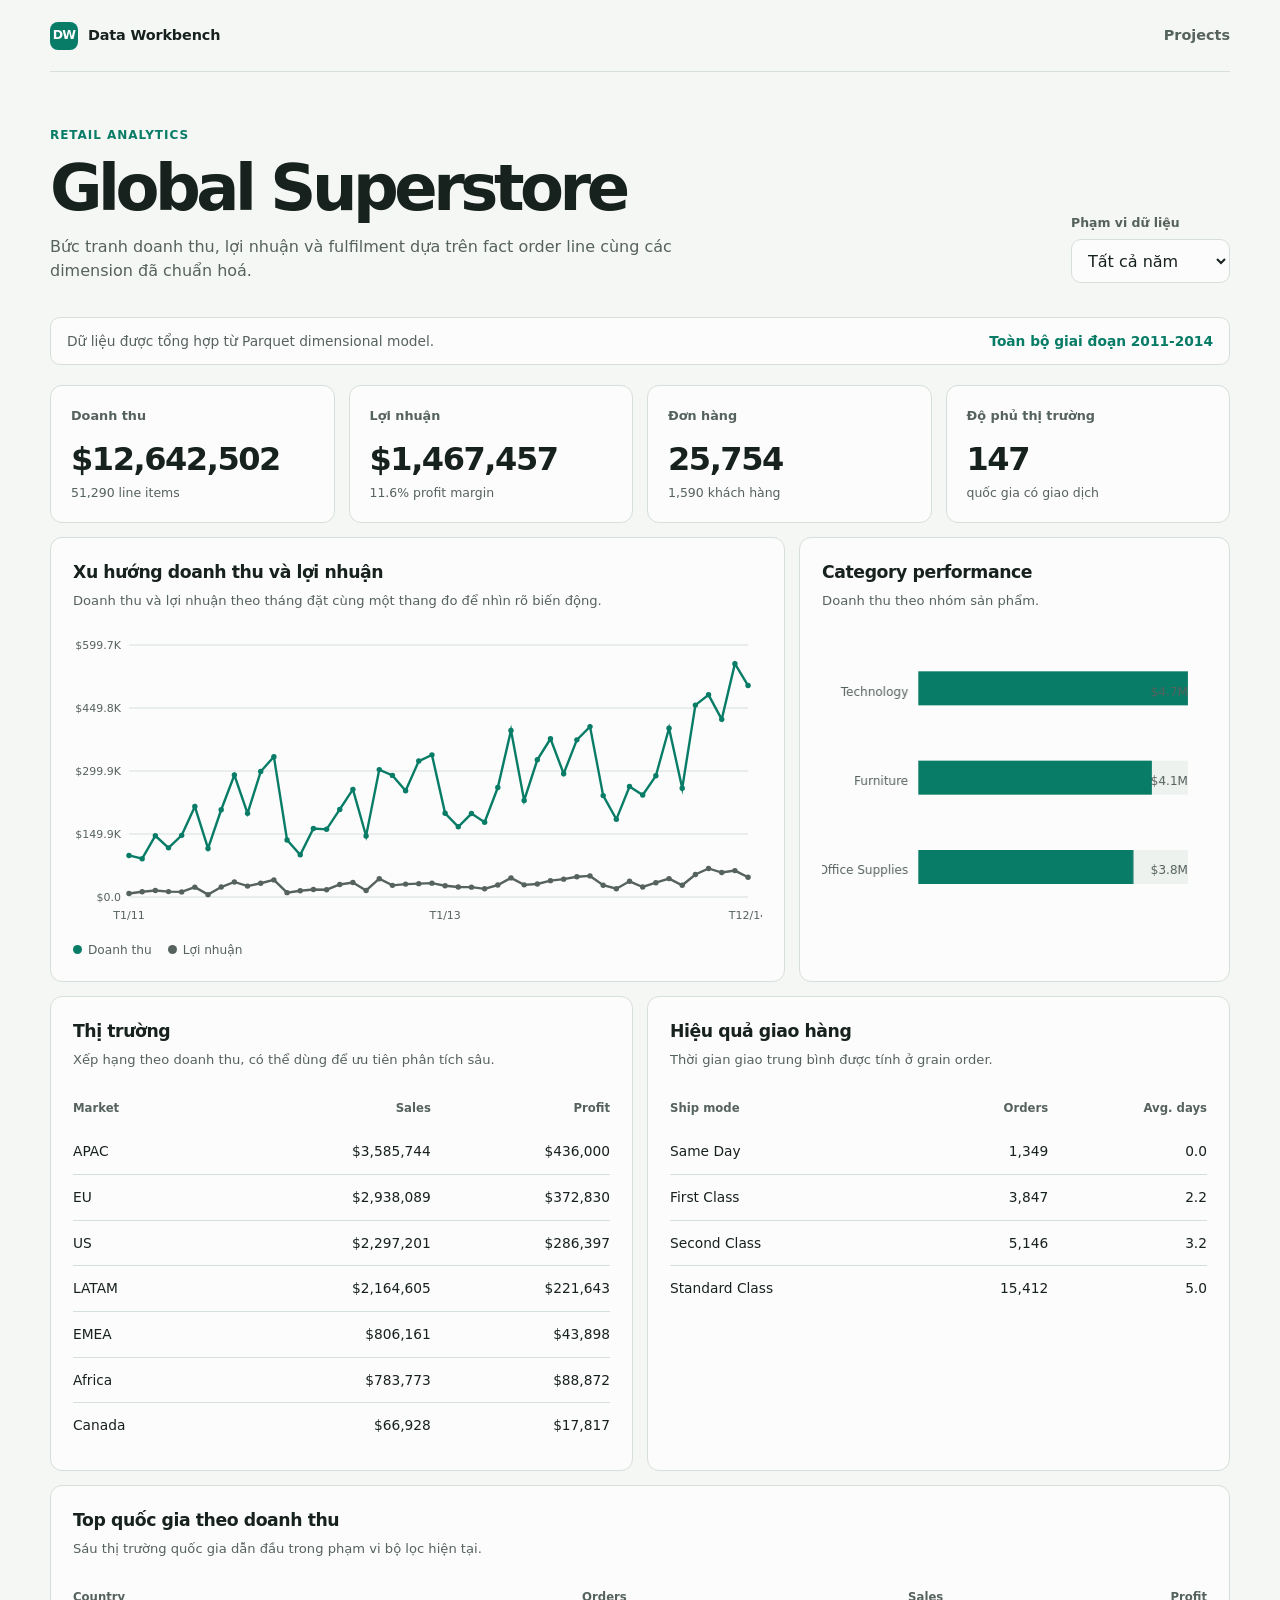
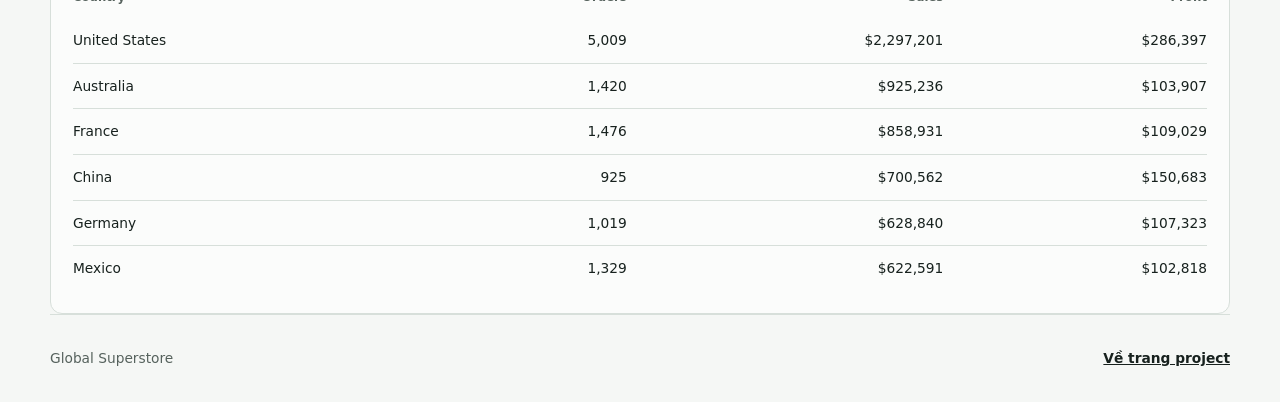
==== docs/global-superstore/index.html @ b98913f5 "Add initial dashboard assets and styling for Global Superstore - Create site.css for global styles i" ====
<!doctype html>
<html lang="vi">
  <head>
    <meta charset="utf-8" />
    <meta name="viewport" content="width=device-width, initial-scale=1" />
    <meta name="description" content="Dashboard phân tích doanh thu, lợi nhuận và vận hành Global Superstore." />
    <title>Global Superstore | Data Workbench</title>
    <link rel="stylesheet" href="../assets/site.css" />
  </head>
  <body class="dashboard-page">
    <div class="dashboard-shell">
      <header class="topbar">
        <a class="brand" href="../" aria-label="Data Workbench, trang chủ">
          <span class="brand-mark" aria-hidden="true">DW</span>
          <span>Data Workbench</span>
        </a>
        <button class="menu-button" type="button" aria-label="Mở điều hướng" aria-expanded="false" data-menu-button>Menu</button>
        <nav class="nav-links" aria-label="Điều hướng chính" data-menu>
          <a href="../">Projects</a>
        </nav>
      </header>

      <main>
        <section class="dashboard-header" aria-labelledby="dashboard-title">
          <div>
            <p class="eyebrow">Retail analytics</p>
            <h1 id="dashboard-title">Global Superstore</h1>
            <p>Bức tranh doanh thu, lợi nhuận và fulfilment dựa trên fact order line cùng các dimension đã chuẩn hoá.</p>
          </div>
          <div class="filter-control">
            <label for="year-filter">Phạm vi dữ liệu</label>
            <select id="year-filter" disabled aria-describedby="filter-help">
              <option>Đang tải</option>
            </select>
          </div>
        </section>

        <section class="dashboard-status" aria-live="polite">
          <span id="filter-help">Dữ liệu được tổng hợp từ Parquet dimensional model.</span>
          <strong id="status-message">Đang tải dữ liệu</strong>
        </section>

        <section id="dashboard-loading" aria-label="Đang tải dashboard">
          <div class="loading-grid">
            <div class="skeleton"></div><div class="skeleton"></div><div class="skeleton"></div><div class="skeleton"></div>
          </div>
        </section>

        <section id="dashboard-error" class="error-state" hidden>
          <h2>Không thể tải dashboard</h2>
          <p>Hãy chạy <code>python scripts/build_dashboard_assets.py</code> để tạo lại file dữ liệu cho website.</p>
        </section>

        <section id="dashboard-content" hidden>
          <div class="metrics-grid" aria-label="Các chỉ số chính">
            <article class="metric-card"><p class="metric-label">Doanh thu</p><strong class="metric-value" id="metric-sales">-</strong><span class="metric-note" id="metric-lines">-</span></article>
            <article class="metric-card"><p class="metric-label">Lợi nhuận</p><strong class="metric-value" id="metric-profit">-</strong><span class="metric-note" id="metric-margin">-</span></article>
            <article class="metric-card"><p class="metric-label">Đơn hàng</p><strong class="metric-value" id="metric-orders">-</strong><span class="metric-note" id="metric-customers">-</span></article>
            <article class="metric-card"><p class="metric-label">Độ phủ thị trường</p><strong class="metric-value" id="metric-countries">-</strong><span class="metric-note">quốc gia có giao dịch</span></article>
          </div>

          <div class="dashboard-grid">
            <section class="dashboard-panel" aria-labelledby="trend-title">
              <h2 id="trend-title">Xu hướng doanh thu và lợi nhuận</h2>
              <p class="panel-copy">Doanh thu và lợi nhuận theo tháng đặt cùng một thang đo để nhìn rõ biến động.</p>
              <canvas id="trend-chart" class="chart-canvas" aria-label="Biểu đồ xu hướng doanh thu và lợi nhuận theo tháng" role="img"></canvas>
              <div class="chart-legend" aria-hidden="true"><span>Doanh thu</span><span>Lợi nhuận</span></div>
            </section>
            <section class="dashboard-panel" aria-labelledby="category-title">
              <h2 id="category-title">Category performance</h2>
              <p class="panel-copy">Doanh thu theo nhóm sản phẩm.</p>
              <canvas id="category-chart" class="chart-canvas" aria-label="Biểu đồ doanh thu theo nhóm sản phẩm" role="img"></canvas>
            </section>
          </div>

          <div class="detail-grid">
            <section class="dashboard-panel" aria-labelledby="market-title">
              <h2 id="market-title">Thị trường</h2>
              <p class="panel-copy">Xếp hạng theo doanh thu, có thể dùng để ưu tiên phân tích sâu.</p>
              <div class="table-wrap"><table class="data-table"><thead><tr><th>Market</th><th>Sales</th><th>Profit</th></tr></thead><tbody id="market-rows"></tbody></table></div>
            </section>
            <section class="dashboard-panel" aria-labelledby="shipping-title">
              <h2 id="shipping-title">Hiệu quả giao hàng</h2>
              <p class="panel-copy">Thời gian giao trung bình được tính ở grain order.</p>
              <div class="table-wrap"><table class="data-table"><thead><tr><th>Ship mode</th><th>Orders</th><th>Avg. days</th></tr></thead><tbody id="shipping-rows"></tbody></table></div>
            </section>
          </div>

          <section class="dashboard-panel country-panel" aria-labelledby="country-title">
            <h2 id="country-title">Top quốc gia theo doanh thu</h2>
            <p class="panel-copy">Sáu thị trường quốc gia dẫn đầu trong phạm vi bộ lọc hiện tại.</p>
            <div class="table-wrap"><table class="data-table"><thead><tr><th>Country</th><th>Orders</th><th>Sales</th><th>Profit</th></tr></thead><tbody id="country-rows"></tbody></table></div>
          </section>
        </section>
      </main>

      <footer class="site-footer">
        <span>Global Superstore</span>
        <a href="../">Về trang project</a>
      </footer>
    </div>
    <script src="../assets/site.js"></script>
    <script src="../assets/dashboard.js"></script>
  </body>
</html>
---- docs/assets/site.css ----
:root {
  color-scheme: light dark;
  --canvas: #f5f7f5;
  --surface: #fbfcfb;
  --surface-muted: #edf2ef;
  --ink: #17211e;
  --ink-muted: #56625d;
  --line: #d7dfda;
  --accent: #087c67;
  --accent-strong: #075f50;
  --accent-soft: #d9eee8;
  --danger: #9f3f35;
  --shadow: 0 22px 46px rgba(30, 51, 43, 0.1);
  --radius: 16px;
  --max-width: 1180px;
  font-family: Aptos, "Segoe UI", ui-sans-serif, system-ui, sans-serif;
}

@media (prefers-color-scheme: dark) {
  :root {
    --canvas: #121a17;
    --surface: #19231f;
    --surface-muted: #223029;
    --ink: #edf4ef;
    --ink-muted: #b6c2bb;
    --line: #35443c;
    --accent: #4bc3a5;
    --accent-strong: #79d6bd;
    --accent-soft: #193d33;
    --danger: #f19586;
    --shadow: 0 22px 46px rgba(0, 0, 0, 0.22);
  }
}

* {
  box-sizing: border-box;
}

html {
  scroll-behavior: smooth;
}

body {
  min-width: 320px;
  margin: 0;
  background: var(--canvas);
  color: var(--ink);
  line-height: 1.5;
}

button,
select {
  font: inherit;
}

a {
  color: inherit;
}

a:focus-visible,
button:focus-visible,
select:focus-visible {
  outline: 3px solid var(--accent);
  outline-offset: 3px;
}

[hidden] {
  display: none !important;
}

.site-shell,
.dashboard-shell {
  width: min(calc(100% - 40px), var(--max-width));
  margin: 0 auto;
}

.topbar {
  display: flex;
  min-height: 72px;
  align-items: center;
  justify-content: space-between;
  gap: 24px;
  border-bottom: 1px solid var(--line);
}

.brand {
  display: inline-flex;
  align-items: center;
  gap: 10px;
  color: var(--ink);
  font-size: 0.9rem;
  font-weight: 750;
  letter-spacing: -0.01em;
  text-decoration: none;
  white-space: nowrap;
}

.brand-mark {
  display: grid;
  width: 28px;
  height: 28px;
  place-items: center;
  border-radius: 8px;
  background: var(--accent);
  color: var(--surface);
  font-size: 0.78rem;
  font-weight: 800;
  letter-spacing: -0.07em;
}

.nav-links {
  display: flex;
  align-items: center;
  gap: 22px;
}

.nav-links a {
  color: var(--ink-muted);
  font-size: 0.9rem;
  font-weight: 650;
  text-decoration: none;
}

.nav-links a:hover,
.nav-links a[aria-current="page"] {
  color: var(--accent);
}

.menu-button {
  display: none;
  min-width: 42px;
  min-height: 42px;
  border: 1px solid var(--line);
  border-radius: 10px;
  background: var(--surface);
  color: var(--ink);
}

.button {
  display: inline-flex;
  min-height: 46px;
  align-items: center;
  justify-content: center;
  padding: 0 18px;
  border: 1px solid transparent;
  border-radius: 10px;
  background: var(--accent);
  color: #f5fffb;
  font-size: 0.92rem;
  font-weight: 750;
  text-decoration: none;
  transition: background-color 180ms ease, transform 180ms ease;
}

.button:hover {
  background: var(--accent-strong);
}

.button:active {
  transform: translateY(1px);
}

.button.secondary {
  border-color: var(--line);
  background: transparent;
  color: var(--ink);
}

.button.secondary:hover {
  border-color: var(--accent);
  background: var(--accent-soft);
}

.eyebrow {
  margin: 0 0 14px;
  color: var(--accent);
  font-size: 0.75rem;
  font-weight: 800;
  letter-spacing: 0.08em;
  text-transform: uppercase;
}

.home-hero {
  display: grid;
  grid-template-columns: minmax(0, 0.85fr) minmax(420px, 1.15fr);
  gap: clamp(32px, 6vw, 82px);
  align-items: center;
  min-height: calc(100dvh - 73px);
  padding: 54px 0 68px;
}

.home-hero-copy h1 {
  max-width: 580px;
  margin: 0;
  font-size: clamp(2.9rem, 6vw, 5.6rem);
  font-weight: 770;
  letter-spacing: -0.075em;
  line-height: 0.94;
}

.home-hero-copy p:not(.eyebrow) {
  max-width: 420px;
  margin: 22px 0 30px;
  color: var(--ink-muted);
  font-size: 1.08rem;
}

.hero-visual {
  position: relative;
  min-height: 490px;
  overflow: hidden;
  border-radius: var(--radius);
  background: var(--surface-muted);
  box-shadow: var(--shadow);
}

.hero-visual::after {
  position: absolute;
  inset: 0;
  content: "";
  background: linear-gradient(90deg, color-mix(in srgb, var(--canvas) 74%, transparent), transparent 55%);
  pointer-events: none;
}

.hero-visual img {
  width: 100%;
  height: 100%;
  object-fit: cover;
  object-position: center right;
}

.hero-fact {
  position: absolute;
  right: 20px;
  bottom: 20px;
  width: min(300px, calc(100% - 40px));
  padding: 16px 18px;
  border: 1px solid color-mix(in srgb, var(--line) 75%, transparent);
  border-radius: 12px;
  background: color-mix(in srgb, var(--surface) 90%, transparent);
  backdrop-filter: blur(12px);
  color: var(--ink);
}

.hero-fact strong,
.metric-value {
  display: block;
  letter-spacing: -0.045em;
}

.hero-fact strong {
  font-size: 1.75rem;
  line-height: 1;
}

.hero-fact span {
  color: var(--ink-muted);
  font-size: 0.82rem;
}

.section {
  padding: 92px 0;
}

.intro-layout {
  display: grid;
  grid-template-columns: minmax(0, 0.95fr) minmax(0, 1.05fr);
  gap: clamp(32px, 7vw, 118px);
  align-items: start;
  border-top: 1px solid var(--line);
}

.intro-layout h2,
.projects-heading h2,
.architecture-copy h2 {
  margin: 0;
  font-size: clamp(2rem, 4vw, 3.45rem);
  letter-spacing: -0.06em;
  line-height: 1.02;
}

.intro-layout p,
.projects-heading p,
.architecture-copy p {
  max-width: 54ch;
  margin: 8px 0 0;
  color: var(--ink-muted);
  font-size: 1.04rem;
}

.projects-heading {
  margin-bottom: 34px;
}

.project-grid {
  display: grid;
  grid-template-columns: minmax(0, 1.6fr) minmax(260px, 0.8fr);
  gap: 20px;
}

.project-card {
  display: flex;
  min-height: 326px;
  flex-direction: column;
  justify-content: space-between;
  padding: clamp(25px, 4vw, 42px);
  border: 1px solid var(--line);
  border-radius: var(--radius);
  background: var(--surface);
  text-decoration: none;
  transition: border-color 180ms ease, box-shadow 180ms ease, transform 180ms ease;
}

.project-card:hover {
  border-color: var(--accent);
  box-shadow: var(--shadow);
  transform: translateY(-3px);
}

.project-card.primary {
  background: var(--accent-soft);
}

.project-card .project-kind {
  margin: 0;
  color: var(--accent);
  font-size: 0.76rem;
  font-weight: 800;
  letter-spacing: 0.07em;
  text-transform: uppercase;
}

.project-card h3 {
  max-width: 12ch;
  margin: 12px 0 0;
  font-size: clamp(1.8rem, 3vw, 2.75rem);
  letter-spacing: -0.06em;
  line-height: 1.02;
}

.project-card p:not(.project-kind) {
  max-width: 38ch;
  margin: 15px 0 0;
  color: var(--ink-muted);
}

.project-arrow {
  margin-top: 30px;
  color: var(--accent);
  font-size: 1rem;
  font-weight: 800;
}

.project-card.coming-soon {
  justify-content: center;
  background: transparent;
  color: var(--ink-muted);
}

.architecture {
  display: grid;
  grid-template-columns: minmax(0, 0.8fr) minmax(0, 1.2fr);
  gap: clamp(32px, 7vw, 106px);
  align-items: start;
  padding: 90px 0;
  border-top: 1px solid var(--line);
}

.model-map {
  display: grid;
  gap: 10px;
}

.model-node {
  display: flex;
  align-items: center;
  justify-content: space-between;
  gap: 16px;
  padding: 17px 18px;
  border-left: 3px solid var(--accent);
  border-radius: 0 10px 10px 0;
  background: var(--surface);
}

.model-node span {
  color: var(--ink-muted);
  font-size: 0.9rem;
}

.model-node strong {
  font-size: 1rem;
}

.site-footer {
  display: flex;
  align-items: center;
  justify-content: space-between;
  gap: 20px;
  min-height: 88px;
  border-top: 1px solid var(--line);
  color: var(--ink-muted);
  font-size: 0.86rem;
}

.site-footer a {
  color: var(--ink);
  font-weight: 700;
}

/* Dashboard */
.dashboard-header {
  display: flex;
  justify-content: space-between;
  gap: 32px;
  padding: 54px 0 34px;
}

.dashboard-header h1 {
  margin: 0;
  font-size: clamp(2.4rem, 5vw, 4.3rem);
  letter-spacing: -0.07em;
  line-height: 0.96;
}

.dashboard-header p:not(.eyebrow) {
  max-width: 650px;
  margin: 16px 0 0;
  color: var(--ink-muted);
}

.filter-control {
  align-self: flex-end;
  min-width: 145px;
}

.filter-control label {
  display: block;
  margin-bottom: 7px;
  color: var(--ink-muted);
  font-size: 0.78rem;
  font-weight: 750;
}

.filter-control select {
  width: 100%;
  min-height: 44px;
  padding: 0 34px 0 12px;
  border: 1px solid var(--line);
  border-radius: 10px;
  background: var(--surface);
  color: var(--ink);
}

.dashboard-status {
  display: flex;
  min-height: 48px;
  align-items: center;
  justify-content: space-between;
  gap: 20px;
  margin-bottom: 20px;
  padding: 0 16px;
  border: 1px solid var(--line);
  border-radius: 10px;
  background: var(--surface);
  color: var(--ink-muted);
  font-size: 0.86rem;
}

.dashboard-status strong {
  color: var(--accent);
}

.metrics-grid {
  display: grid;
  grid-template-columns: repeat(4, minmax(0, 1fr));
  gap: 14px;
}

.metric-card {
  min-height: 138px;
  padding: 20px;
  border: 1px solid var(--line);
  border-radius: 12px;
  background: var(--surface);
}

.metric-card .metric-label {
  margin: 0 0 17px;
  color: var(--ink-muted);
  font-size: 0.8rem;
  font-weight: 700;
}

.metric-value {
  font-size: clamp(1.55rem, 2.5vw, 2.25rem);
  font-weight: 780;
  line-height: 1;
}

.metric-note {
  display: block;
  margin-top: 9px;
  color: var(--ink-muted);
  font-size: 0.78rem;
}

.dashboard-grid {
  display: grid;
  grid-template-columns: minmax(0, 1.45fr) minmax(290px, 0.85fr);
  gap: 14px;
  margin-top: 14px;
}

.dashboard-panel {
  padding: 22px;
  border: 1px solid var(--line);
  border-radius: 12px;
  background: var(--surface);
}

.dashboard-panel h2 {
  margin: 0;
  font-size: 1.08rem;
  letter-spacing: -0.025em;
}

.dashboard-panel .panel-copy {
  margin: 5px 0 18px;
  color: var(--ink-muted);
  font-size: 0.82rem;
}

.chart-canvas {
  display: block;
  width: 100%;
  height: 300px;
}

.chart-legend {
  display: flex;
  gap: 16px;
  margin-top: 12px;
  color: var(--ink-muted);
  font-size: 0.76rem;
}

.chart-legend span::before {
  display: inline-block;
  width: 9px;
  height: 9px;
  margin-right: 6px;
  border-radius: 50%;
  background: var(--accent);
  content: "";
}

.chart-legend span:last-child::before {
  background: var(--ink-muted);
}

.detail-grid {
  display: grid;
  grid-template-columns: minmax(0, 1fr) minmax(0, 1fr);
  gap: 14px;
  margin-top: 14px;
}

.country-panel {
  margin-top: 14px;
}

.table-wrap {
  overflow-x: auto;
}

.data-table {
  width: 100%;
  border-collapse: collapse;
  font-size: 0.86rem;
}

.data-table th,
.data-table td {
  padding: 12px 0;
  text-align: left;
  white-space: nowrap;
}

.data-table th {
  color: var(--ink-muted);
  font-size: 0.73rem;
  font-weight: 750;
}

.data-table td:not(:first-child),
.data-table th:not(:first-child) {
  text-align: right;
}

.data-table tbody tr + tr td {
  border-top: 1px solid var(--line);
}

.profit-negative {
  color: var(--danger);
}

.loading-grid {
  display: grid;
  grid-template-columns: repeat(4, 1fr);
  gap: 14px;
}

.skeleton {
  min-height: 138px;
  border-radius: 12px;
  background: linear-gradient(100deg, var(--surface-muted) 35%, var(--surface) 50%, var(--surface-muted) 65%);
  background-size: 200% 100%;
}

.error-state {
  margin: 36px 0;
  padding: 28px;
  border: 1px solid color-mix(in srgb, var(--danger) 55%, var(--line));
  border-radius: 12px;
  background: var(--surface);
}

.error-state h2 {
  margin: 0;
  font-size: 1.2rem;
}

.error-state p {
  margin: 8px 0 0;
  color: var(--ink-muted);
}

@media (prefers-reduced-motion: no-preference) {
  .skeleton {
    animation: shimmer 1.3s linear infinite;
  }

  @keyframes shimmer {
    to {
      background-position-x: -200%;
    }
  }
}

@media (max-width: 820px) {
  .home-hero,
  .intro-layout,
  .architecture,
  .dashboard-grid,
  .detail-grid {
    grid-template-columns: 1fr;
  }

  .home-hero {
    min-height: auto;
    padding: 46px 0 70px;
  }

  .home-hero-copy h1 {
    max-width: 10ch;
  }

  .hero-visual {
    min-height: 390px;
  }

  .project-grid,
  .metrics-grid {
    grid-template-columns: repeat(2, minmax(0, 1fr));
  }

  .dashboard-header {
    flex-direction: column;
    gap: 20px;
    padding: 42px 0 28px;
  }

  .filter-control {
    align-self: start;
  }
}

@media (max-width: 610px) {
  .site-shell,
  .dashboard-shell {
    width: min(calc(100% - 28px), var(--max-width));
  }

  .topbar {
    min-height: 64px;
  }

  .menu-button {
    display: inline-flex;
    align-items: center;
    justify-content: center;
  }

  .nav-links {
    position: absolute;
    z-index: 2;
    top: 64px;
    right: 14px;
    display: none;
    min-width: 188px;
    padding: 12px;
    border: 1px solid var(--line);
    border-radius: 12px;
    background: var(--surface);
    box-shadow: var(--shadow);
  }

  .nav-links[data-open="true"] {
    display: grid;
  }

  .section {
    padding: 64px 0;
  }

  .project-grid,
  .metrics-grid,
  .loading-grid {
    grid-template-columns: 1fr;
  }

  .project-card {
    min-height: 245px;
  }

  .architecture {
    padding: 64px 0;
  }

  .site-footer {
    align-items: flex-start;
    flex-direction: column;
    justify-content: center;
    padding: 18px 0;
  }

  .dashboard-status {
    align-items: flex-start;
    flex-direction: column;
    justify-content: center;
    padding: 12px 14px;
  }

  .chart-canvas {
    height: 250px;
  }
}
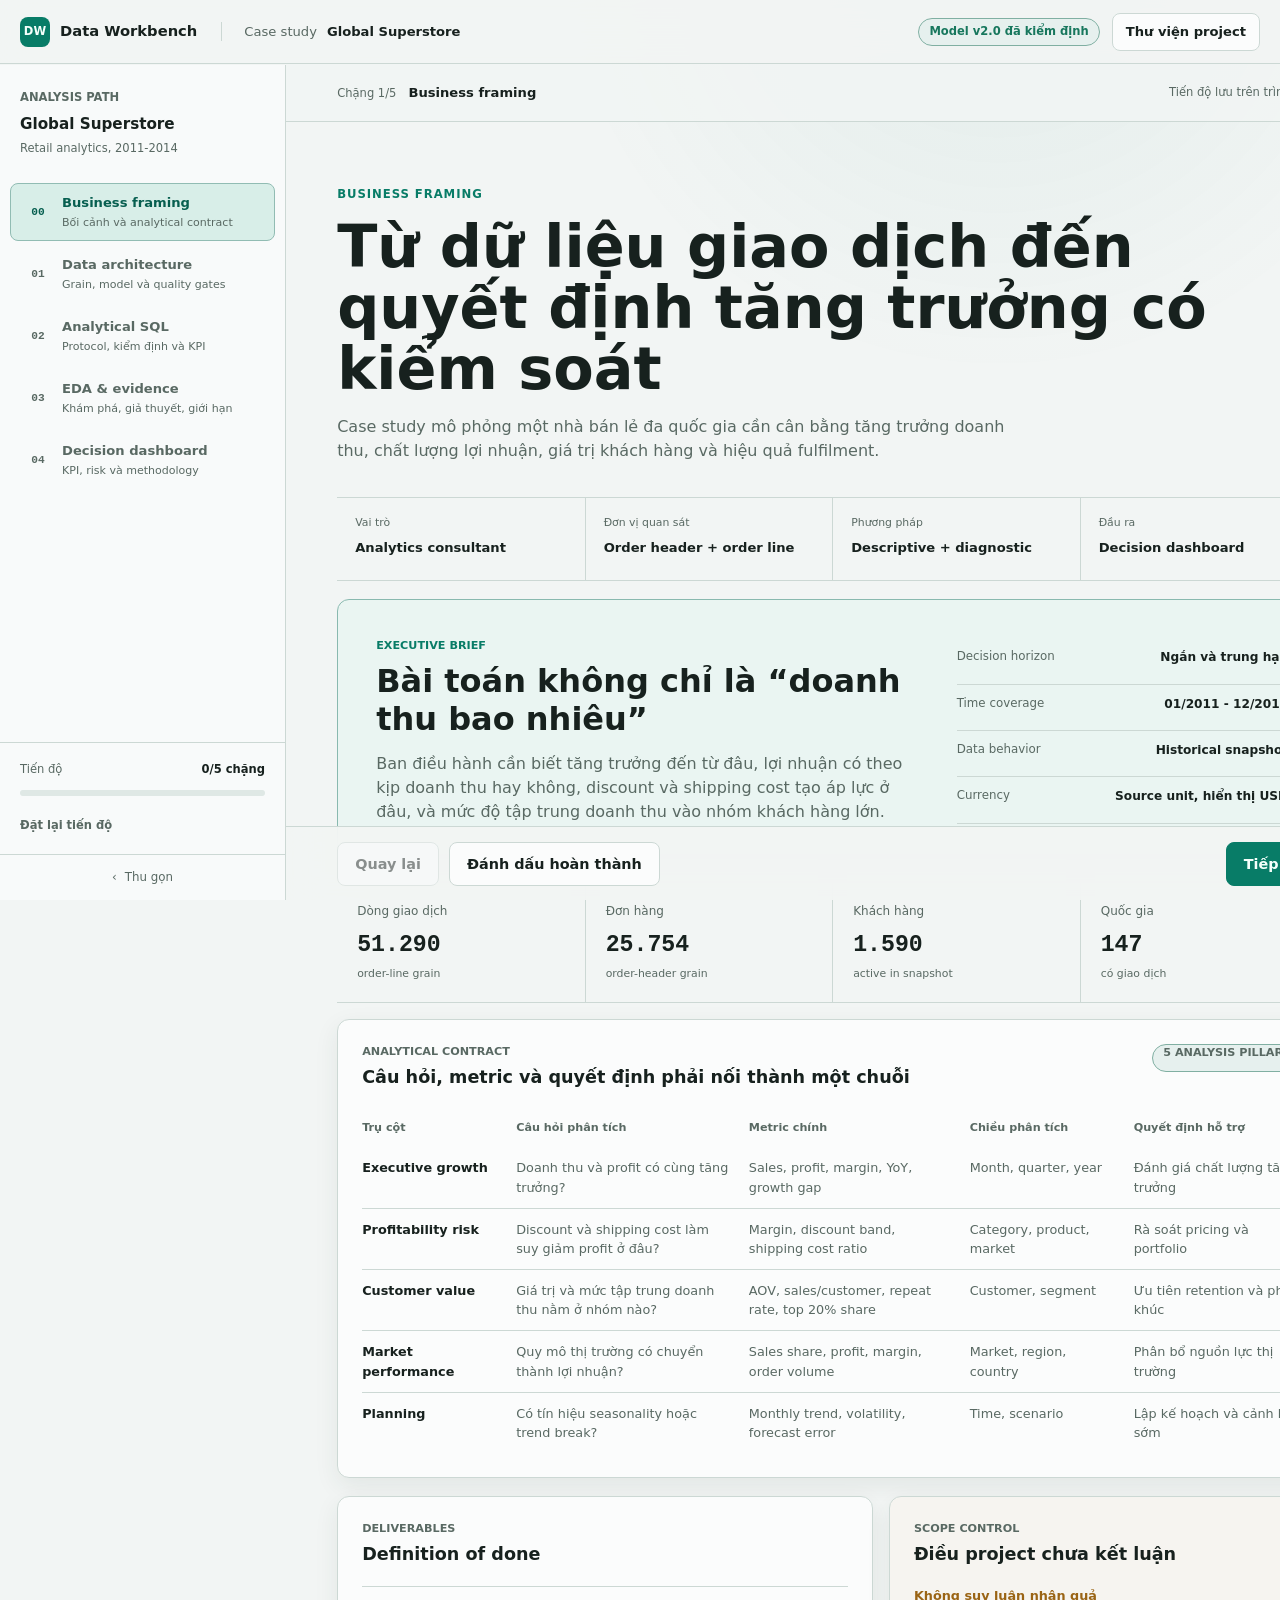
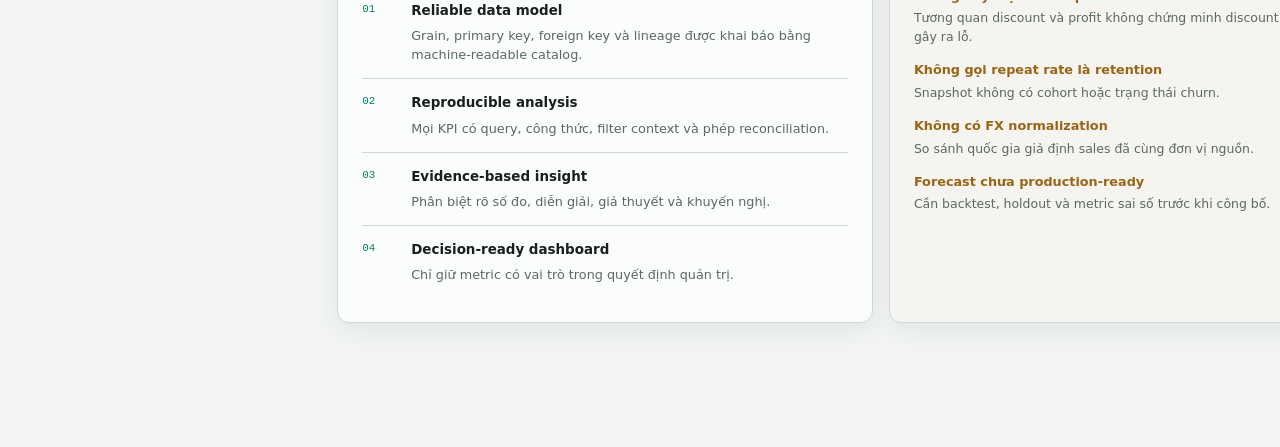
==== commit b197c9fe: "feat: Enhance data validation and analysis for Global Superstore project - Added checks for required" ====
--- a/docs/global-superstore/index.html
+++ b/docs/global-superstore/index.html
@@ -3,103 +3,721 @@
   <head>
     <meta charset="utf-8" />
     <meta name="viewport" content="width=device-width, initial-scale=1" />
-    <meta name="description" content="Dashboard phân tích doanh thu, lợi nhuận và vận hành Global Superstore." />
-    <title>Global Superstore | Data Workbench</title>
+    <meta
+      name="description"
+      content="Case study Global Superstore chuyên sâu: business context, dimensional modeling, data quality, DuckDB SQL, EDA và executive dashboard."
+    />
+    <title>Global Superstore | Professional analysis workspace</title>
     <link rel="stylesheet" href="../assets/site.css" />
   </head>
-  <body class="dashboard-page">
-    <div class="dashboard-shell">
-      <header class="topbar">
-        <a class="brand" href="../" aria-label="Data Workbench, trang chủ">
+  <body class="workspace-page">
+    <div class="workspace-shell" data-workspace>
+      <header class="app-topbar">
+        <a class="brand" href="../" aria-label="Data Workbench, trang project">
           <span class="brand-mark" aria-hidden="true">DW</span>
           <span>Data Workbench</span>
         </a>
-        <button class="menu-button" type="button" aria-label="Mở điều hướng" aria-expanded="false" data-menu-button>Menu</button>
-        <nav class="nav-links" aria-label="Điều hướng chính" data-menu>
-          <a href="../">Projects</a>
-        </nav>
+        <div class="topbar-project">
+          <span>Case study</span>
+          <strong>Global Superstore</strong>
+        </div>
+        <div class="topbar-actions">
+          <span class="dataset-status">Model v2.0 đã kiểm định</span>
+          <a class="button secondary compact-button" href="../">Thư viện project</a>
+        </div>
       </header>
 
-      <main>
-        <section class="dashboard-header" aria-labelledby="dashboard-title">
-          <div>
-            <p class="eyebrow">Retail analytics</p>
-            <h1 id="dashboard-title">Global Superstore</h1>
-            <p>Bức tranh doanh thu, lợi nhuận và fulfilment dựa trên fact order line cùng các dimension đã chuẩn hoá.</p>
+      <main class="analysis-app">
+        <aside class="workspace-sidebar" aria-label="Lộ trình phân tích">
+          <div class="sidebar-project">
+            <span class="sidebar-label">Analysis path</span>
+            <strong class="nav-copy">Global Superstore</strong>
+            <p class="nav-copy">Retail analytics, 2011-2014</p>
           </div>
-          <div class="filter-control">
-            <label for="year-filter">Phạm vi dữ liệu</label>
-            <select id="year-filter" disabled aria-describedby="filter-help">
-              <option>Đang tải</option>
-            </select>
+
+          <nav class="lesson-nav" aria-label="Các chặng phân tích">
+            <button class="lesson-nav-item" type="button" data-stage-target="overview" aria-current="step">
+              <span class="lesson-index">00</span>
+              <span class="nav-copy"><strong>Business framing</strong><small>Bối cảnh và analytical contract</small></span>
+              <span class="lesson-state" aria-hidden="true"></span>
+            </button>
+            <button class="lesson-nav-item" type="button" data-stage-target="structure">
+              <span class="lesson-index">01</span>
+              <span class="nav-copy"><strong>Data architecture</strong><small>Grain, model và quality gates</small></span>
+              <span class="lesson-state" aria-hidden="true"></span>
+            </button>
+            <button class="lesson-nav-item" type="button" data-stage-target="query">
+              <span class="lesson-index">02</span>
+              <span class="nav-copy"><strong>Analytical SQL</strong><small>Protocol, kiểm định và KPI</small></span>
+              <span class="lesson-state" aria-hidden="true"></span>
+            </button>
+            <button class="lesson-nav-item" type="button" data-stage-target="eda">
+              <span class="lesson-index">03</span>
+              <span class="nav-copy"><strong>EDA & evidence</strong><small>Khám phá, giả thuyết, giới hạn</small></span>
+              <span class="lesson-state" aria-hidden="true"></span>
+            </button>
+            <button class="lesson-nav-item" type="button" data-stage-target="dashboard">
+              <span class="lesson-index">04</span>
+              <span class="nav-copy"><strong>Decision dashboard</strong><small>KPI, risk và methodology</small></span>
+              <span class="lesson-state" aria-hidden="true"></span>
+            </button>
+          </nav>
+
+          <div class="sidebar-progress">
+            <div class="sidebar-progress-copy">
+              <span>Tiến độ</span>
+              <strong data-progress-label>0/5 chặng</strong>
+            </div>
+            <progress value="0" max="5" data-progress aria-label="Tiến độ hoàn thành project"></progress>
+            <button class="text-button nav-copy" type="button" data-reset-progress>Đặt lại tiến độ</button>
           </div>
-        </section>
-
-        <section class="dashboard-status" aria-live="polite">
-          <span id="filter-help">Dữ liệu được tổng hợp từ Parquet dimensional model.</span>
-          <strong id="status-message">Đang tải dữ liệu</strong>
-        </section>
-
-        <section id="dashboard-loading" aria-label="Đang tải dashboard">
-          <div class="loading-grid">
-            <div class="skeleton"></div><div class="skeleton"></div><div class="skeleton"></div><div class="skeleton"></div>
+
+          <button class="sidebar-toggle" type="button" data-sidebar-toggle aria-label="Thu gọn thanh điều hướng">
+            <span aria-hidden="true">‹</span><span class="nav-copy">Thu gọn</span>
+          </button>
+        </aside>
+
+        <div class="lesson-workspace">
+          <div class="lesson-toolbar">
+            <div>
+              <span data-stage-position>Chặng 1/5</span>
+              <strong data-stage-title>Business framing</strong>
+            </div>
+            <span class="toolbar-save-state" data-save-state>Tiến độ lưu trên trình duyệt</span>
           </div>
-        </section>
-
-        <section id="dashboard-error" class="error-state" hidden>
-          <h2>Không thể tải dashboard</h2>
-          <p>Hãy chạy <code>python scripts/build_dashboard_assets.py</code> để tạo lại file dữ liệu cho website.</p>
-        </section>
-
-        <section id="dashboard-content" hidden>
-          <div class="metrics-grid" aria-label="Các chỉ số chính">
-            <article class="metric-card"><p class="metric-label">Doanh thu</p><strong class="metric-value" id="metric-sales">-</strong><span class="metric-note" id="metric-lines">-</span></article>
-            <article class="metric-card"><p class="metric-label">Lợi nhuận</p><strong class="metric-value" id="metric-profit">-</strong><span class="metric-note" id="metric-margin">-</span></article>
-            <article class="metric-card"><p class="metric-label">Đơn hàng</p><strong class="metric-value" id="metric-orders">-</strong><span class="metric-note" id="metric-customers">-</span></article>
-            <article class="metric-card"><p class="metric-label">Độ phủ thị trường</p><strong class="metric-value" id="metric-countries">-</strong><span class="metric-note">quốc gia có giao dịch</span></article>
-          </div>
-
-          <div class="dashboard-grid">
-            <section class="dashboard-panel" aria-labelledby="trend-title">
-              <h2 id="trend-title">Xu hướng doanh thu và lợi nhuận</h2>
-              <p class="panel-copy">Doanh thu và lợi nhuận theo tháng đặt cùng một thang đo để nhìn rõ biến động.</p>
-              <canvas id="trend-chart" class="chart-canvas" aria-label="Biểu đồ xu hướng doanh thu và lợi nhuận theo tháng" role="img"></canvas>
-              <div class="chart-legend" aria-hidden="true"><span>Doanh thu</span><span>Lợi nhuận</span></div>
+
+          <div class="lesson-content" aria-live="polite">
+            <section class="lesson-stage" data-stage="overview" aria-labelledby="overview-title">
+              <header class="lesson-header wide-header">
+                <p class="lesson-kicker">Business framing</p>
+                <h1 id="overview-title">Từ dữ liệu giao dịch đến quyết định tăng trưởng có kiểm soát</h1>
+                <p>Case study mô phỏng một nhà bán lẻ đa quốc gia cần cân bằng tăng trưởng doanh thu, chất lượng lợi nhuận, giá trị khách hàng và hiệu quả fulfilment.</p>
+              </header>
+
+              <div class="stage-summary" aria-label="Tóm tắt phương pháp">
+                <div><span>Vai trò</span><strong>Analytics consultant</strong></div>
+                <div><span>Đơn vị quan sát</span><strong>Order header + order line</strong></div>
+                <div><span>Phương pháp</span><strong>Descriptive + diagnostic</strong></div>
+                <div><span>Đầu ra</span><strong>Decision dashboard</strong></div>
+              </div>
+
+              <section class="executive-brief" aria-labelledby="brief-title">
+                <div class="brief-main">
+                  <span class="section-label">Executive brief</span>
+                  <h2 id="brief-title">Bài toán không chỉ là “doanh thu bao nhiêu”</h2>
+                  <p>Ban điều hành cần biết tăng trưởng đến từ đâu, lợi nhuận có theo kịp doanh thu hay không, discount và shipping cost tạo áp lực ở đâu, và mức độ tập trung doanh thu vào nhóm khách hàng lớn.</p>
+                </div>
+                <dl class="brief-constraints">
+                  <div><dt>Decision horizon</dt><dd>Ngắn và trung hạn</dd></div>
+                  <div><dt>Time coverage</dt><dd>01/2011 - 12/2014</dd></div>
+                  <div><dt>Data behavior</dt><dd>Historical snapshot</dd></div>
+                  <div><dt>Currency</dt><dd>Source unit, hiển thị USD</dd></div>
+                </dl>
+              </section>
+
+              <div class="overview-metrics" aria-label="Phạm vi dữ liệu">
+                <div><span>Dòng giao dịch</span><strong id="overview-lines">51.290</strong><small>order-line grain</small></div>
+                <div><span>Đơn hàng</span><strong id="overview-orders">25.754</strong><small>order-header grain</small></div>
+                <div><span>Khách hàng</span><strong id="overview-customers">1.590</strong><small>active in snapshot</small></div>
+                <div><span>Quốc gia</span><strong id="overview-countries">147</strong><small>có giao dịch</small></div>
+              </div>
+
+              <section class="content-panel analytical-contract" aria-labelledby="contract-title">
+                <div class="panel-heading horizontal">
+                  <div><span>Analytical contract</span><h2 id="contract-title">Câu hỏi, metric và quyết định phải nối thành một chuỗi</h2></div>
+                  <span class="status-badge">5 analysis pillars</span>
+                </div>
+                <div class="table-wrap">
+                  <table class="data-table contract-table">
+                    <thead>
+                      <tr><th>Trụ cột</th><th>Câu hỏi phân tích</th><th>Metric chính</th><th>Chiều phân tích</th><th>Quyết định hỗ trợ</th></tr>
+                    </thead>
+                    <tbody>
+                      <tr><td><strong>Executive growth</strong></td><td>Doanh thu và profit có cùng tăng trưởng?</td><td>Sales, profit, margin, YoY, growth gap</td><td>Month, quarter, year</td><td>Đánh giá chất lượng tăng trưởng</td></tr>
+                      <tr><td><strong>Profitability risk</strong></td><td>Discount và shipping cost làm suy giảm profit ở đâu?</td><td>Margin, discount band, shipping cost ratio</td><td>Category, product, market</td><td>Rà soát pricing và portfolio</td></tr>
+                      <tr><td><strong>Customer value</strong></td><td>Giá trị và mức tập trung doanh thu nằm ở nhóm nào?</td><td>AOV, sales/customer, repeat rate, top 20% share</td><td>Customer, segment</td><td>Ưu tiên retention và phân khúc</td></tr>
+                      <tr><td><strong>Market performance</strong></td><td>Quy mô thị trường có chuyển thành lợi nhuận?</td><td>Sales share, profit, margin, order volume</td><td>Market, region, country</td><td>Phân bổ nguồn lực thị trường</td></tr>
+                      <tr><td><strong>Planning</strong></td><td>Có tín hiệu seasonality hoặc trend break?</td><td>Monthly trend, volatility, forecast error</td><td>Time, scenario</td><td>Lập kế hoạch và cảnh báo sớm</td></tr>
+                    </tbody>
+                  </table>
+                </div>
+              </section>
+
+              <div class="content-split decision-layout">
+                <section class="content-panel" aria-labelledby="deliverables-title">
+                  <div class="panel-heading"><span>Deliverables</span><h2 id="deliverables-title">Definition of done</h2></div>
+                  <ol class="deliverable-list">
+                    <li><span>01</span><div><strong>Reliable data model</strong><p>Grain, primary key, foreign key và lineage được khai báo bằng machine-readable catalog.</p></div></li>
+                    <li><span>02</span><div><strong>Reproducible analysis</strong><p>Mọi KPI có query, công thức, filter context và phép reconciliation.</p></div></li>
+                    <li><span>03</span><div><strong>Evidence-based insight</strong><p>Phân biệt rõ số đo, diễn giải, giả thuyết và khuyến nghị.</p></div></li>
+                    <li><span>04</span><div><strong>Decision-ready dashboard</strong><p>Chỉ giữ metric có vai trò trong quyết định quản trị.</p></div></li>
+                  </ol>
+                </section>
+
+                <aside class="content-panel scope-panel" aria-labelledby="scope-title">
+                  <div class="panel-heading"><span>Scope control</span><h2 id="scope-title">Điều project chưa kết luận</h2></div>
+                  <ul class="caveat-list">
+                    <li><strong>Không suy luận nhân quả</strong><span>Tương quan discount và profit không chứng minh discount gây ra lỗ.</span></li>
+                    <li><strong>Không gọi repeat rate là retention</strong><span>Snapshot không có cohort hoặc trạng thái churn.</span></li>
+                    <li><strong>Không có FX normalization</strong><span>So sánh quốc gia giả định sales đã cùng đơn vị nguồn.</span></li>
+                    <li><strong>Forecast chưa production-ready</strong><span>Cần backtest, holdout và metric sai số trước khi công bố.</span></li>
+                  </ul>
+                </aside>
+              </div>
             </section>
-            <section class="dashboard-panel" aria-labelledby="category-title">
-              <h2 id="category-title">Category performance</h2>
-              <p class="panel-copy">Doanh thu theo nhóm sản phẩm.</p>
-              <canvas id="category-chart" class="chart-canvas" aria-label="Biểu đồ doanh thu theo nhóm sản phẩm" role="img"></canvas>
+
+            <section class="lesson-stage" data-stage="structure" aria-labelledby="structure-title" hidden>
+              <header class="lesson-header wide-header">
+                <p class="lesson-kicker">Data architecture</p>
+                <h1 id="structure-title">Thiết kế grain trước, tối ưu storage sau</h1>
+                <p>Mô hình hiện hành tách order header khỏi order line để measure vận hành và measure sản phẩm không bị đếm lặp. Parquet là source of truth, không phụ thuộc database server.</p>
+              </header>
+
+              <section class="architecture-pipeline" aria-label="Luồng dữ liệu">
+                <div><span>Source</span><strong>CSV snapshot</strong><small>51.290 source rows</small></div>
+                <b aria-hidden="true">→</b>
+                <div><span>Conformed</span><strong>6 dimensions</strong><small>stable analytical keys</small></div>
+                <b aria-hidden="true">→</b>
+                <div><span>Events</span><strong>2 fact grains</strong><small>header and line</small></div>
+                <b aria-hidden="true">→</b>
+                <div><span>Serving</span><strong>2 KPI marts</strong><small>dashboard aggregates</small></div>
+              </section>
+
+              <section class="grain-comparison" aria-labelledby="grain-title">
+                <div class="section-intro">
+                  <span class="section-label">Fact grain</span>
+                  <h2 id="grain-title">Một business event, hai cấp độ quan sát</h2>
+                  <p>Nguyên tắc: measure chỉ được tổng hợp trên fact có grain phù hợp.</p>
+                </div>
+                <div class="grain-grid">
+                  <article>
+                    <span class="grain-code">fact_order</span>
+                    <strong>1 dòng = 1 order header duy nhất</strong>
+                    <p>Dùng cho order count, customer, order date, ship date, ship days, ship mode và priority.</p>
+                    <dl><div><dt>Primary key</dt><dd>order_key</dd></div><div><dt>Rows</dt><dd id="model-order-rows">25.754</dd></div><div><dt>Partition</dt><dd>order_year</dd></div></dl>
+                  </article>
+                  <article>
+                    <span class="grain-code">fact_order_line</span>
+                    <strong>1 dòng = 1 sản phẩm trong đơn</strong>
+                    <p>Dùng cho sales, quantity, discount, profit, shipping cost và product mix.</p>
+                    <dl><div><dt>Primary key</dt><dd>line_item_key</dd></div><div><dt>Rows</dt><dd id="model-line-rows">51.290</dd></div><div><dt>Partition</dt><dd>order_year</dd></div></dl>
+                  </article>
+                </div>
+                <div class="grain-rule"><strong>Anti-double-counting rule</strong><span>Khi query từ fact_order_line, số đơn phải là <code>COUNT(DISTINCT order_key)</code>. Không dùng <code>COUNT(*)</code> để đại diện order volume.</span></div>
+              </section>
+
+              <section class="content-panel model-panel" aria-labelledby="model-title">
+                <div class="panel-heading horizontal">
+                  <div><span>Dimensional model</span><h2 id="model-title">Relationship map và role-playing date</h2></div>
+                  <span class="status-badge">8 many-to-one contracts</span>
+                </div>
+                <div class="model-flow detailed-model" aria-label="Sơ đồ quan hệ dữ liệu">
+                  <div class="model-column dimensions-column">
+                    <span>Conformed dimensions</span>
+                    <strong>dim_customer</strong><strong>dim_geography</strong><strong>dim_ship_mode</strong><strong>dim_order_priority</strong>
+                  </div>
+                  <div class="model-join" aria-hidden="true">many to one →</div>
+                  <div class="model-column facts-column">
+                    <span>Order header</span>
+                    <strong>fact_order</strong>
+                    <small>order_date_key → dim_date</small>
+                    <small>ship_date_key → dim_date</small>
+                  </div>
+                  <div class="model-join" aria-hidden="true">one to many →</div>
+                  <div class="model-column facts-column">
+                    <span>Order detail</span>
+                    <strong>fact_order_line</strong>
+                    <small>product_key → dim_product</small>
+                  </div>
+                  <div class="model-join" aria-hidden="true">aggregate →</div>
+                  <div class="model-column marts-column">
+                    <span>Serving marts</span>
+                    <strong>monthly_sales_kpis</strong><strong>country_sales_kpis</strong>
+                  </div>
+                </div>
+              </section>
+
+              <section class="content-panel modeling-decisions" aria-labelledby="decisions-title">
+                <div class="panel-heading"><span>Modeling decision log</span><h2 id="decisions-title">Các quyết định có thể bảo vệ trong design review</h2></div>
+                <div class="decision-table">
+                  <div class="decision-row decision-head"><span>Vấn đề nguồn</span><span>Quyết định triển khai</span><span>Lý do và trade-off</span></div>
+                  <div class="decision-row"><strong>Order ID không duy nhất toàn cục</strong><p>Tạo <code>order_key</code> deterministic từ toàn bộ natural grain của order header.</p><p>Join ổn định và tái tạo được; business ID vẫn được giữ làm attribute.</p></div>
+                  <div class="decision-row"><strong>Product ID thay đổi mô tả</strong><p>Tạo <code>product_key</code> từ Product ID cùng category, sub-category và product name.</p><p>Không ép một mô tả tùy ý thành “đúng”; đổi lại một Product ID có thể ánh xạ nhiều analytical member.</p></div>
+                  <div class="decision-row"><strong>Geography không có natural key ổn định</strong><p>Hash đầy đủ market, region, country, state, city và postal code.</p><p>Loại join bằng free text trong fact; cần governance nếu geography thay đổi theo thời gian.</p></div>
+                  <div class="decision-row"><strong>Encoding và date format không mặc định</strong><p>Đọc CSV bằng Windows-1252 và parse date với format <code>%d-%m-%Y</code>, lỗi thì dừng build.</p><p>Transformation tường minh và audit được; tránh phụ thuộc locale của môi trường chạy.</p></div>
+                  <div class="decision-row"><strong>Date có hai vai trò</strong><p>Dùng một <code>dim_date</code>, join bằng order_date_key hoặc ship_date_key theo ngữ cảnh.</p><p>Tránh duplicate date dimension nhưng query phải đặt alias rõ ràng.</p></div>
+                  <div class="decision-row"><strong>Fact cần scan theo năm</strong><p>Hive partition cả hai fact bằng <code>order_year</code>; field nằm ở directory.</p><p>Partition pruning tốt hơn, không lặp giá trị năm trong mỗi row Parquet.</p></div>
+                </div>
+              </section>
+
+              <section class="content-panel table-catalog" aria-labelledby="catalog-title">
+                <div class="panel-heading horizontal">
+                  <div><span>Data catalog</span><h2 id="catalog-title">Logical datasets và business grain</h2></div>
+                  <span class="status-badge">10 datasets, 16 files</span>
+                </div>
+                <div class="table-wrap">
+                  <table class="data-table catalog-table professional-table">
+                    <thead><tr><th>Dataset</th><th>Layer</th><th>Grain</th><th>Key / partition</th><th>Analytical use</th></tr></thead>
+                    <tbody>
+                      <tr><td><code>dim_date</code></td><td>Dimension</td><td>1 calendar date</td><td>date_key</td><td>Time intelligence, hai date role</td></tr>
+                      <tr><td><code>dim_customer</code></td><td>Dimension</td><td>1 source customer</td><td>customer_key</td><td>Customer và segment analysis</td></tr>
+                      <tr><td><code>dim_product</code></td><td>Dimension</td><td>1 distinct product attribute set</td><td>product_key</td><td>Category, sub-category, product</td></tr>
+                      <tr><td><code>dim_geography</code></td><td>Dimension</td><td>1 full geography combination</td><td>geography_key</td><td>Market, region, country drill-down</td></tr>
+                      <tr><td><code>dim_ship_mode</code></td><td>Dimension</td><td>1 shipping mode</td><td>ship_mode_key</td><td>Fulfilment comparison</td></tr>
+                      <tr><td><code>dim_order_priority</code></td><td>Dimension</td><td>1 priority label</td><td>order_priority_key</td><td>Service-level segmentation</td></tr>
+                      <tr><td><code>fact_order</code></td><td>Fact</td><td>1 order header</td><td>order_key / order_year</td><td>Order, customer, delivery metrics</td></tr>
+                      <tr><td><code>fact_order_line</code></td><td>Fact</td><td>1 source row</td><td>line_item_key / order_year</td><td>Financial và product metrics</td></tr>
+                      <tr><td><code>monthly_sales_kpis</code></td><td>Mart</td><td>1 order month</td><td>month_start</td><td>Trend dashboard</td></tr>
+                      <tr><td><code>country_sales_kpis</code></td><td>Mart</td><td>1 country</td><td>country</td><td>Geography dashboard</td></tr>
+                    </tbody>
+                  </table>
+                </div>
+              </section>
+
+              <section class="content-panel quality-panel" aria-labelledby="quality-title">
+                <div class="panel-heading horizontal"><div><span>Data quality framework</span><h2 id="quality-title">Quality gates chạy trước mọi phân tích</h2></div><span class="quality-status">Validation passed</span></div>
+                <div class="quality-metrics">
+                  <div><span>Primary keys</span><strong id="quality-primary">Đang kiểm tra</strong></div>
+                  <div><span>Referential integrity</span><strong id="quality-foreign">Đang kiểm tra</strong></div>
+                  <div><span>Domain rules</span><strong id="quality-domain">Đang kiểm tra</strong></div>
+                  <div><span>Temporal rules</span><strong id="quality-temporal">Đang kiểm tra</strong></div>
+                </div>
+                <div class="quality-rule-grid">
+                  <div><strong>Completeness</strong><span>Measure bắt buộc không null; source rows khớp fact line.</span></div>
+                  <div><strong>Uniqueness</strong><span>Primary key của 6 dimension và 2 fact là duy nhất.</span></div>
+                  <div><strong>Validity</strong><span>Quantity &gt; 0, sales ≥ 0, discount trong [0, 1].</span></div>
+                  <div><strong>Consistency</strong><span>Không có orphan key; order date không sau ship date.</span></div>
+                  <div><strong>Reconciliation</strong><span>Monthly và country marts khớp phép tổng hợp từ facts.</span></div>
+                  <div><strong>Auditability</strong><span>Catalog ghi schema, compression, file rows và lineage.</span></div>
+                </div>
+                <div class="command-row"><code>python scripts/validate_model.py</code><button type="button" class="copy-button" data-copy-text="python scripts/validate_model.py">Sao chép</button></div>
+              </section>
+
+              <section class="method-note" aria-labelledby="limitations-title">
+                <div><span>Model limitations</span><h2 id="limitations-title">Giới hạn phải được giữ cùng dataset</h2></div>
+                <ul>
+                  <li>Snapshot lịch sử, chưa có incremental load hoặc late-arriving facts.</li>
+                  <li>Chưa triển khai Slowly Changing Dimension và effective dating.</li>
+                  <li>Chưa chuẩn hóa tỷ giá theo country và order date.</li>
+                  <li><code>profit</code> là measure từ source, không mặc định tương đương lợi nhuận kế toán sau thuế.</li>
+                </ul>
+              </section>
+            </section>
+
+            <section class="lesson-stage" data-stage="query" aria-labelledby="query-title" hidden>
+              <header class="lesson-header wide-header">
+                <p class="lesson-kicker">Analytical SQL</p>
+                <h1 id="query-title">Query phải đúng grain, có denominator và tự kiểm chứng</h1>
+                <p>DuckDB đọc Parquet trực tiếp. Mỗi analysis query đi qua bốn lớp: register views, validate contract, compute metric và reconcile output.</p>
+              </header>
+
+              <section class="query-protocol" aria-labelledby="protocol-title">
+                <div class="section-intro"><span class="section-label">Query protocol</span><h2 id="protocol-title">Quy trình phân tích tái lập</h2></div>
+                <ol>
+                  <li><span>01</span><strong>Register</strong><p>Tạo logical view, bật Hive partitioning và đặt alias có ngữ nghĩa.</p></li>
+                  <li><span>02</span><strong>Validate</strong><p>Kiểm row count, uniqueness, orphan key và phạm vi date trước khi aggregate.</p></li>
+                  <li><span>03</span><strong>Compute</strong><p>Khai báo numerator, denominator, filter context và grain của kết quả.</p></li>
+                  <li><span>04</span><strong>Reconcile</strong><p>Đối chiếu subtotal với control total; document mọi exclusion.</p></li>
+                </ol>
+              </section>
+
+              <section class="setup-strip" aria-labelledby="setup-title">
+                <div><span>Environment</span><h2 id="setup-title">Chạy từ repository root</h2><p>Không cần PostgreSQL hoặc data warehouse server.</p></div>
+                <div class="setup-commands">
+                  <div class="command-row"><code>pip install duckdb</code><button type="button" class="copy-button" data-copy-text="pip install duckdb">Sao chép</button></div>
+                  <div class="command-row"><code>duckdb</code><button type="button" class="copy-button" data-copy-text="duckdb">Sao chép</button></div>
+                  <div class="command-row"><code>.read sql/demo_analysis.sql</code><button type="button" class="copy-button" data-copy-text=".read sql/demo_analysis.sql">Sao chép</button></div>
+                </div>
+              </section>
+
+              <section class="query-block" aria-labelledby="scan-title">
+                <div class="query-explanation">
+                  <span>Register views</span>
+                  <h2 id="scan-title">Đọc fact từ Hive partitions</h2>
+                  <p><code>hive_partitioning = true</code> khôi phục <code>order_year</code> từ directory. Filter theo năm có thể loại partition trước khi scan row groups.</p>
+                  <div class="query-contract"><strong>Output grain</strong><span>View giữ nguyên source fact grain.</span><strong>Control</strong><span>51.290 line items, 2011-2014.</span></div>
+                </div>
+                <div class="code-window query-code">
+                  <div class="code-window-header"><span>01_register_views.sql</span><button type="button" class="copy-button inverse" data-copy-target="sql-scan">Sao chép</button></div>
+                  <pre><code id="sql-scan">CREATE OR REPLACE VIEW fact_order_line AS
+SELECT *
+FROM read_parquet(
+  'data/global_superstore/facts/fact_order_line/**/*.parquet',
+  hive_partitioning = true
+);
+
+SELECT
+  order_year,
+  COUNT(*) AS line_items,
+  ROUND(SUM(sales), 2) AS control_sales,
+  ROUND(SUM(profit), 2) AS control_profit
+FROM fact_order_line
+GROUP BY order_year
+ORDER BY order_year;</code></pre>
+                </div>
+              </section>
+
+              <section class="query-block reverse" aria-labelledby="quality-query-title">
+                <div class="query-explanation">
+                  <span>Quality assertion</span>
+                  <h2 id="quality-query-title">Chứng minh join không làm mất dòng</h2>
+                  <p>Anti-join đo orphan key. Kết quả mong đợi là 0; nếu lớn hơn 0, dừng analysis và xử lý model.</p>
+                  <div class="query-contract"><strong>Test type</strong><span>Referential integrity</span><strong>Expected</strong><span>orphan_products = 0</span></div>
+                </div>
+                <div class="code-window query-code">
+                  <div class="code-window-header"><span>02_quality_assertion.sql</span><button type="button" class="copy-button inverse" data-copy-target="sql-quality">Sao chép</button></div>
+                  <pre><code id="sql-quality">SELECT COUNT(*) AS orphan_products
+FROM fact_order_line AS line
+LEFT JOIN dim_product AS product
+  USING (product_key)
+WHERE product.product_key IS NULL;
+
+SELECT
+  COUNT(*) AS line_items,
+  COUNT(DISTINCT line_item_key) AS unique_lines,
+  COUNT(DISTINCT order_key) AS orders
+FROM fact_order_line;</code></pre>
+                </div>
+              </section>
+
+              <section class="query-block" aria-labelledby="analysis-query-title">
+                <div class="query-explanation">
+                  <span>Executive KPI</span>
+                  <h2 id="analysis-query-title">Growth và profitability theo category</h2>
+                  <p>Fact line cung cấp measure tài chính; fact order cung cấp order date; dim product cung cấp analytical hierarchy.</p>
+                  <div class="grain-warning"><strong>Denominator rule</strong><span>Profit margin = SUM(profit) / SUM(sales). Không lấy trung bình margin từng dòng.</span></div>
+                </div>
+                <div class="code-window query-code">
+                  <div class="code-window-header"><span>03_category_performance.sql</span><button type="button" class="copy-button inverse" data-copy-target="sql-analysis">Sao chép</button></div>
+                  <pre><code id="sql-analysis">SELECT
+  date.year_month,
+  product.category,
+  COUNT(DISTINCT ord.order_key) AS orders,
+  ROUND(SUM(line.sales), 2) AS sales,
+  ROUND(SUM(line.profit), 2) AS profit,
+  ROUND(
+    SUM(line.profit)
+    / NULLIF(SUM(line.sales), 0) * 100,
+    2
+  ) AS profit_margin_pct
+FROM fact_order_line AS line
+JOIN fact_order AS ord USING (order_key)
+JOIN dim_date AS date
+  ON date.date_key = ord.order_date_key
+JOIN dim_product AS product USING (product_key)
+WHERE ord.order_year = 2014
+GROUP BY date.year_month, product.category
+ORDER BY date.year_month, sales DESC;</code></pre>
+                </div>
+              </section>
+
+              <section class="query-block reverse" aria-labelledby="risk-query-title">
+                <div class="query-explanation">
+                  <span>Diagnostic query</span>
+                  <h2 id="risk-query-title">Định lượng discount risk theo band</h2>
+                  <p>Bucket giúp quan sát mối liên hệ phi tuyến giữa discount và margin. Đây là association, chưa phải causal effect.</p>
+                  <div class="query-contract"><strong>Output grain</strong><span>1 row / discount band</span><strong>Decision</strong><span>Xác định band cần drill-down theo product và market.</span></div>
+                </div>
+                <div class="code-window query-code">
+                  <div class="code-window-header"><span>04_discount_risk.sql</span><button type="button" class="copy-button inverse" data-copy-target="sql-risk">Sao chép</button></div>
+                  <pre><code id="sql-risk">WITH banded AS (
+  SELECT
+    CASE
+      WHEN discount = 0 THEN '0%'
+      WHEN discount &lt;= 0.10 THEN '0-10%'
+      WHEN discount &lt;= 0.20 THEN '10-20%'
+      WHEN discount &lt;= 0.30 THEN '20-30%'
+      ELSE 'Trên 30%'
+    END AS discount_band,
+    sales,
+    profit
+  FROM fact_order_line
+)
+SELECT
+  discount_band,
+  COUNT(*) AS line_items,
+  ROUND(SUM(sales), 2) AS sales,
+  ROUND(SUM(profit), 2) AS profit,
+  ROUND(SUM(profit) / SUM(sales) * 100, 2)
+    AS profit_margin_pct
+FROM banded
+GROUP BY discount_band
+ORDER BY MIN(
+  CASE discount_band
+    WHEN '0%' THEN 1 WHEN '0-10%' THEN 2
+    WHEN '10-20%' THEN 3 WHEN '20-30%' THEN 4
+    ELSE 5 END
+);</code></pre>
+                </div>
+              </section>
+
+              <section class="content-panel kpi-dictionary" aria-labelledby="metric-contract-title">
+                <div class="panel-heading"><span>Metric contract</span><h2 id="metric-contract-title">Định nghĩa metric trước khi đưa lên dashboard</h2></div>
+                <div class="table-wrap">
+                  <table class="data-table professional-table metric-table">
+                    <thead><tr><th>KPI</th><th>Công thức</th><th>Grain / filter context</th><th>Diễn giải đúng</th><th>Cảnh báo</th></tr></thead>
+                    <tbody>
+                      <tr><td>Total sales</td><td><code>SUM(line.sales)</code></td><td>Line, theo bộ lọc hiện hành</td><td>Quy mô doanh thu nguồn</td><td>Chưa xác minh FX normalization</td></tr>
+                      <tr><td>Profit margin</td><td><code>SUM(profit) / SUM(sales)</code></td><td>Aggregate level</td><td>Hiệu quả profit trên sales</td><td>Không AVG row margin</td></tr>
+                      <tr><td>AOV</td><td><code>SUM(sales) / COUNT(DISTINCT order_key)</code></td><td>Order</td><td>Sales trung bình mỗi order</td><td>Nhạy với outlier order</td></tr>
+                      <tr><td>YoY sales growth</td><td><code>(Sales_t / Sales_t-1) - 1</code></td><td>Cùng kỳ hoặc full year</td><td>Revenue momentum</td><td>Phải có comparable period</td></tr>
+                      <tr><td>Top 20% customer share</td><td>Sales của top 20% / total sales</td><td>Customer trong filter period</td><td>Concentration risk</td><td>Không đồng nghĩa loyalty</td></tr>
+                      <tr><td>Shipping cost ratio</td><td><code>SUM(shipping_cost) / SUM(sales)</code></td><td>Line aggregate</td><td>Fulfilment cost pressure</td><td>Không phải full logistics cost</td></tr>
+                    </tbody>
+                  </table>
+                </div>
+              </section>
+
+              <section class="query-pitfalls" aria-labelledby="pitfalls-title">
+                <div><span>Review checklist</span><h2 id="pitfalls-title">Các lỗi SQL làm sai kết luận</h2></div>
+                <ul>
+                  <li><strong>Fan-out join</strong><span>Join nhiều bảng ở sai grain làm nhân sales và profit.</span></li>
+                  <li><strong>Average of averages</strong><span>Trung bình margin nhóm không bằng margin tổng.</span></li>
+                  <li><strong>Incomplete period</strong><span>So YoY khi hai kỳ không có cùng số tháng.</span></li>
+                  <li><strong>Silent exclusions</strong><span>INNER JOIN làm mất orphan record mà không cảnh báo.</span></li>
+                  <li><strong>Small-base ranking</strong><span>Margin cao trên sales rất nhỏ không đủ để ưu tiên.</span></li>
+                  <li><strong>Metric ambiguity</strong><span>“Order count” phải ghi rõ unique order hay line count.</span></li>
+                </ul>
+                <a class="button secondary" href="../assets/sql/global-superstore.sql">Mở SQL workbook đầy đủ</a>
+              </section>
+            </section>
+
+            <section class="lesson-stage" data-stage="eda" aria-labelledby="eda-title" hidden>
+              <header class="lesson-header wide-header">
+                <p class="lesson-kicker">EDA & evidence</p>
+                <h1 id="eda-title">Tách measurement, interpretation và hypothesis</h1>
+                <p>EDA không phải bộ sưu tập biểu đồ. Mỗi bước cần một câu hỏi, phép đo, ngưỡng kiểm tra và quyết định có đưa tín hiệu lên dashboard hay không.</p>
+              </header>
+
+              <section class="eda-method" aria-labelledby="eda-method-title">
+                <div class="section-intro"><span class="section-label">Analysis protocol</span><h2 id="eda-method-title">Sáu lớp kiểm tra từ dữ liệu đến insight</h2></div>
+                <ol>
+                  <li><span>01</span><strong>Coverage</strong><p>Date range, row/entity counts, missingness.</p></li>
+                  <li><span>02</span><strong>Integrity</strong><p>Key uniqueness, orphan records, domain rules.</p></li>
+                  <li><span>03</span><strong>Distribution</strong><p>Skew, outlier, negative profit, discount bands.</p></li>
+                  <li><span>04</span><strong>Time</strong><p>Trend, YoY, volatility, comparable periods.</p></li>
+                  <li><span>05</span><strong>Segments</strong><p>Product, customer, market, shipping mode.</p></li>
+                  <li><span>06</span><strong>Synthesis</strong><p>Evidence, caveat, hypothesis, decision relevance.</p></li>
+                </ol>
+              </section>
+
+              <section class="evidence-kpis" aria-labelledby="evidence-title">
+                <div class="panel-heading horizontal"><div><span>Observed evidence</span><h2 id="evidence-title">Tín hiệu định lượng từ full snapshot</h2></div><span class="status-badge">Computed from Parquet</span></div>
+                <div class="insight-grid expanded-insights">
+                  <article class="insight-card"><span>Sales growth 2014 YoY</span><strong id="eda-yoy-growth">Đang tính</strong><p>So với full year 2013.</p></article>
+                  <article class="insight-card"><span>Sales CAGR 2011-2014</span><strong id="eda-cagr">Đang tính</strong><p>Tốc độ tăng trưởng kép ba năm.</p></article>
+                  <article class="insight-card"><span>Thị trường lớn nhất</span><strong id="eda-top-market">Đang tính</strong><p id="eda-market-share">Tỷ trọng sales.</p></article>
+                  <article class="insight-card"><span>Category dẫn đầu</span><strong id="eda-top-category">Đang tính</strong><p id="eda-category-margin">Profit margin.</p></article>
+                  <article class="insight-card risk-accent"><span>Margin khi discount &gt; 30%</span><strong id="eda-discount-risk">Đang tính</strong><p>Association cần drill-down.</p></article>
+                  <article class="insight-card risk-accent"><span>Loss-making products</span><strong id="eda-loss-products">Đang tính</strong><p id="eda-loss-product-share">Tỷ trọng product member.</p></article>
+                  <article class="insight-card"><span>Top 20% customer share</span><strong id="eda-customer-concentration">Đang tính</strong><p>Revenue concentration.</p></article>
+                  <article class="insight-card"><span>Shipping cost / sales</span><strong id="eda-shipping-ratio">Đang tính</strong><p>Fulfilment cost pressure.</p></article>
+                </div>
+              </section>
+
+              <section class="content-panel evidence-log" aria-labelledby="evidence-log-title">
+                <div class="panel-heading"><span>Evidence log</span><h2 id="evidence-log-title">Từ số đo đến câu hỏi hành động</h2></div>
+                <div class="table-wrap">
+                  <table class="data-table professional-table evidence-table">
+                    <thead><tr><th>Signal</th><th>Measurement</th><th>Interpretation hợp lệ</th><th>Không được kết luận</th><th>Next test</th></tr></thead>
+                    <tbody>
+                      <tr><td>Growth quality</td><td id="evidence-growth-measure">Đang tính từ snapshot</td><td>So tốc độ profit với sales để phát hiện efficiency gap</td><td>Chi phí nào gây gap nếu chưa phân rã</td><td>Bridge theo category, market, discount, shipping</td></tr>
+                      <tr><td>Discount risk</td><td id="evidence-discount-measure">Đang tính từ snapshot</td><td>High-discount lines tập trung loss lớn</td><td>Discount tự nó gây loss</td><td>Kiểm product mix, market, quantity và baseline</td></tr>
+                      <tr><td>Portfolio risk</td><td id="evidence-loss-measure">Đang tính từ snapshot</td><td>Có rationalization opportunity</td><td>Mọi product âm đều phải loại bỏ</td><td>Đặt minimum sales và persistence threshold</td></tr>
+                      <tr><td>Customer concentration</td><td id="evidence-concentration-measure">Đang tính từ snapshot</td><td>Revenue có mức tập trung đáng theo dõi</td><td>Top customer chắc chắn trung thành</td><td>So profit share, repeat cadence, segment</td></tr>
+                      <tr><td>Fulfilment</td><td id="evidence-shipping-measure">Đang tính từ snapshot</td><td>Shipping là material cost component</td><td>Ship mode cao cost là kém hiệu quả</td><td>Chuẩn hóa theo sales, margin, priority và distance proxy</td></tr>
+                    </tbody>
+                  </table>
+                </div>
+              </section>
+
+              <div class="content-split eda-deep-dive">
+                <section class="content-panel" aria-labelledby="profitability-deep-title">
+                  <div class="panel-heading"><span>Diagnostic lens</span><h2 id="profitability-deep-title">Profitability decomposition</h2></div>
+                  <div class="analysis-ladder">
+                    <div><span>1</span><p><strong>Locate</strong> category, sub-category, product, market có profit âm.</p></div>
+                    <div><span>2</span><p><strong>Normalize</strong> dùng margin và profit/order, không chỉ absolute profit.</p></div>
+                    <div><span>3</span><p><strong>Explain</strong> kiểm discount band, shipping cost ratio và order mix.</p></div>
+                    <div><span>4</span><p><strong>Stress-test</strong> loại small base và kiểm tính lặp lại theo thời gian.</p></div>
+                    <div><span>5</span><p><strong>Recommend</strong> chỉ đề xuất pricing hoặc portfolio sau khi đủ evidence.</p></div>
+                  </div>
+                </section>
+
+                <section class="content-panel hypothesis-panel" aria-labelledby="hypothesis-title">
+                  <div class="panel-heading"><span>Hypothesis backlog</span><h2 id="hypothesis-title">Câu hỏi cần kiểm định tiếp</h2></div>
+                  <details open><summary>H1. High discount làm margin suy giảm?</summary><p>So sánh margin trong cùng product-market-time stratum; kiểm soát mix trước khi diễn giải.</p></details>
+                  <details><summary>H2. Growth đang phụ thuộc một số market?</summary><p>Phân rã YoY growth contribution theo market và kiểm base effect.</p></details>
+                  <details><summary>H3. Customer concentration tạo risk?</summary><p>Đo cả sales share, profit share, purchase frequency và stability theo năm.</p></details>
+                  <details><summary>H4. Faster shipping tạo giá trị?</summary><p>So AOV và margin theo ship mode trong cùng segment và order priority.</p></details>
+                  <details><summary>H5. Có seasonality đủ ổn định để forecast?</summary><p>Decompose trend-seasonality, dùng rolling-origin backtest và báo MAPE/WAPE.</p></details>
+                </section>
+              </div>
+
+              <section class="research-notes" aria-labelledby="research-notes-title">
+                <div><span>Scientific guardrails</span><h2 id="research-notes-title">Quy tắc diễn giải</h2></div>
+                <div class="guardrail-grid">
+                  <p><strong>Comparable denominator</strong> So sánh kỳ phải có cùng độ dài và coverage.</p>
+                  <p><strong>Materiality threshold</strong> Không xếp hạng margin khi sales base quá nhỏ.</p>
+                  <p><strong>Multiple dimensions</strong> Drill-down tuần tự để tránh cherry-picking.</p>
+                  <p><strong>Sensitivity analysis</strong> Kiểm insight dưới nhiều ngưỡng và filter.</p>
+                  <p><strong>Association language</strong> Dùng “liên quan”, không dùng “gây ra” khi chưa có causal design.</p>
+                  <p><strong>Reproducibility</strong> Insight phải trace được về query và snapshot version.</p>
+                </div>
+              </section>
+            </section>
+
+            <section class="lesson-stage dashboard-stage" data-stage="dashboard" aria-labelledby="dashboard-title" hidden>
+              <header class="lesson-header dashboard-lesson-header">
+                <div>
+                  <p class="lesson-kicker">Decision dashboard</p>
+                  <h1 id="dashboard-title">Executive performance & risk</h1>
+                  <p>Dashboard tách executive signal, diagnostic detail và methodology để người dùng không nhầm KPI mô tả với bằng chứng nhân quả.</p>
+                </div>
+                <div class="filter-control">
+                  <label for="year-filter">Analysis period</label>
+                  <select id="year-filter" disabled aria-describedby="filter-help"><option>Đang tải</option></select>
+                </div>
+              </header>
+
+              <div class="dashboard-status" aria-live="polite">
+                <span id="filter-help">Aggregate được build từ Parquet model v2.0.</span>
+                <strong id="status-message">Đang tải dữ liệu</strong>
+              </div>
+
+              <div class="dashboard-tabs" role="tablist" aria-label="Các trang dashboard">
+                <button type="button" role="tab" aria-selected="true" data-dashboard-tab-target="executive">Executive</button>
+                <button type="button" role="tab" aria-selected="false" data-dashboard-tab-target="profitability">Profitability & cost</button>
+                <button type="button" role="tab" aria-selected="false" data-dashboard-tab-target="customer-market">Customer & market</button>
+                <button type="button" role="tab" aria-selected="false" data-dashboard-tab-target="methodology">KPI methodology</button>
+              </div>
+
+              <section id="dashboard-loading" aria-label="Đang tải dashboard">
+                <div class="loading-grid"><div class="skeleton"></div><div class="skeleton"></div><div class="skeleton"></div><div class="skeleton"></div></div>
+              </section>
+
+              <section id="dashboard-error" class="error-state" hidden>
+                <h2>Không thể tải dashboard</h2>
+                <p>Chạy <code>python scripts/build_dashboard_assets.py</code> để tạo lại browser asset từ Parquet.</p>
+              </section>
+
+              <section id="dashboard-content" hidden>
+                <div class="dashboard-tab-panel" role="tabpanel" data-dashboard-panel="executive">
+                  <div class="metrics-grid executive-kpis" aria-label="Executive KPI">
+                    <article class="metric-card"><p class="metric-label">Total sales</p><strong class="metric-value" id="metric-sales">-</strong><span class="metric-note" id="metric-lines">-</span></article>
+                    <article class="metric-card"><p class="metric-label">Total profit</p><strong class="metric-value" id="metric-profit">-</strong><span class="metric-note" id="metric-profit-growth">-</span></article>
+                    <article class="metric-card"><p class="metric-label">Profit margin</p><strong class="metric-value" id="metric-margin-value">-</strong><span class="metric-note">profit / sales</span></article>
+                    <article class="metric-card"><p class="metric-label">Sales growth YoY</p><strong class="metric-value" id="metric-sales-growth">-</strong><span class="metric-note" id="metric-growth-context">-</span></article>
+                    <article class="metric-card"><p class="metric-label">Average order value</p><strong class="metric-value" id="metric-aov">-</strong><span class="metric-note">sales / unique orders</span></article>
+                    <article class="metric-card"><p class="metric-label">Shipping cost ratio</p><strong class="metric-value" id="metric-shipping-ratio">-</strong><span class="metric-note">shipping cost / sales</span></article>
+                  </div>
+
+                  <div class="supporting-kpis" aria-label="Supporting KPI">
+                    <div><span>Order volume</span><strong id="metric-orders">-</strong></div>
+                    <div><span>Active customers</span><strong id="metric-customers-value">-</strong></div>
+                    <div><span>Sales / customer</span><strong id="metric-sales-customer">-</strong></div>
+                    <div><span>Repeat customer rate</span><strong id="metric-repeat-rate">-</strong></div>
+                    <div><span>Top 20% sales share</span><strong id="metric-concentration">-</strong></div>
+                    <div><span>Country coverage</span><strong id="metric-countries">-</strong></div>
+                  </div>
+
+                  <div class="dashboard-grid">
+                    <section class="dashboard-panel" aria-labelledby="trend-title">
+                      <div class="panel-heading"><span>Time series</span><h2 id="trend-title">Monthly sales và profit</h2></div>
+                      <canvas id="trend-chart" class="chart-canvas" aria-label="Biểu đồ xu hướng sales và profit theo tháng" role="img"></canvas>
+                      <div class="chart-legend" aria-hidden="true"><span>Sales</span><span>Profit</span></div>
+                    </section>
+                    <section class="dashboard-panel" aria-labelledby="category-title">
+                      <div class="panel-heading"><span>Portfolio</span><h2 id="category-title">Sales theo category</h2></div>
+                      <canvas id="category-chart" class="chart-canvas" aria-label="Biểu đồ sales theo category" role="img"></canvas>
+                    </section>
+                  </div>
+                </div>
+
+                <div class="dashboard-tab-panel" role="tabpanel" data-dashboard-panel="profitability" hidden>
+                  <div class="dashboard-page-intro"><div><span>Profitability & cost control</span><h2>Khoanh vùng loss trước khi đề xuất pricing</h2></div><p>Ưu tiên margin, discount band và shipping cost ratio. Absolute profit chỉ là điểm bắt đầu.</p></div>
+                  <div class="risk-kpis">
+                    <div><span>Average line discount</span><strong id="metric-average-discount">-</strong></div>
+                    <div><span>Loss-making line share</span><strong id="metric-loss-lines">-</strong></div>
+                    <div><span>Loss-making products</span><strong id="metric-loss-products">-</strong></div>
+                    <div><span>Profit / order</span><strong id="metric-profit-order">-</strong></div>
+                  </div>
+                  <div class="detail-grid profitability-grid">
+                    <section class="dashboard-panel" aria-labelledby="discount-title">
+                      <div class="panel-heading"><span>Pricing signal</span><h2 id="discount-title">Performance theo discount band</h2></div>
+                      <div class="table-wrap"><table class="data-table"><thead><tr><th>Discount</th><th>Lines</th><th>Sales</th><th>Profit</th><th>Margin</th></tr></thead><tbody id="discount-rows"></tbody></table></div>
+                    </section>
+                    <section class="dashboard-panel" aria-labelledby="loss-product-title">
+                      <div class="panel-heading"><span>Portfolio risk</span><h2 id="loss-product-title">Product có total profit thấp nhất</h2></div>
+                      <div class="table-wrap"><table class="data-table"><thead><tr><th>Product</th><th>Category</th><th>Sales</th><th>Profit</th></tr></thead><tbody id="loss-product-rows"></tbody></table></div>
+                    </section>
+                  </div>
+                  <section class="dashboard-panel country-panel" aria-labelledby="shipping-title">
+                    <div class="panel-heading"><span>Fulfilment</span><h2 id="shipping-title">Ship mode: speed, scale và cost pressure</h2></div>
+                    <div class="table-wrap"><table class="data-table"><thead><tr><th>Ship mode</th><th>Orders</th><th>Avg. days</th><th>Sales</th><th>Shipping cost</th><th>Cost ratio</th></tr></thead><tbody id="shipping-rows"></tbody></table></div>
+                  </section>
+                </div>
+
+                <div class="dashboard-tab-panel" role="tabpanel" data-dashboard-panel="customer-market" hidden>
+                  <div class="dashboard-page-intro"><div><span>Customer & market</span><h2>Phân biệt quy mô, hiệu quả và concentration</h2></div><p>Market lớn chưa chắc có margin tốt; repeat customer rate trong snapshot không phải cohort retention.</p></div>
+                  <div class="detail-grid">
+                    <section class="dashboard-panel" aria-labelledby="segment-title">
+                      <div class="panel-heading"><span>Customer</span><h2 id="segment-title">Performance theo segment</h2></div>
+                      <div class="table-wrap"><table class="data-table"><thead><tr><th>Segment</th><th>Customers</th><th>Orders</th><th>Sales</th><th>Margin</th><th>AOV</th></tr></thead><tbody id="segment-rows"></tbody></table></div>
+                    </section>
+                    <section class="dashboard-panel" aria-labelledby="market-title">
+                      <div class="panel-heading"><span>Market</span><h2 id="market-title">Quy mô và profit margin</h2></div>
+                      <div class="table-wrap"><table class="data-table"><thead><tr><th>Market</th><th>Orders</th><th>Sales</th><th>Profit</th><th>Margin</th></tr></thead><tbody id="market-rows"></tbody></table></div>
+                    </section>
+                  </div>
+                  <section class="dashboard-panel country-panel" aria-labelledby="country-title">
+                    <div class="panel-heading"><span>Country drill-down</span><h2 id="country-title">Top quốc gia theo sales</h2></div>
+                    <div class="table-wrap"><table class="data-table"><thead><tr><th>Country</th><th>Orders</th><th>Sales</th><th>Profit</th><th>Margin</th></tr></thead><tbody id="country-rows"></tbody></table></div>
+                  </section>
+                </div>
+
+                <div class="dashboard-tab-panel" role="tabpanel" data-dashboard-panel="methodology" hidden>
+                  <div class="dashboard-page-intro"><div><span>KPI methodology</span><h2>Định nghĩa, interpretation và limitation</h2></div><p>Một KPI chỉ chuyên nghiệp khi người đọc biết công thức, ngữ cảnh và điều metric không thể chứng minh.</p></div>
+                  <section class="content-panel kpi-reference" aria-labelledby="kpi-reference-title">
+                    <div class="panel-heading"><span>North star metrics</span><h2 id="kpi-reference-title">Executive KPI dictionary</h2></div>
+                    <div class="table-wrap">
+                      <table class="data-table professional-table">
+                        <thead><tr><th>KPI</th><th>Definition</th><th>Executive use</th><th>Primary limitation</th></tr></thead>
+                        <tbody>
+                          <tr><td>Total sales</td><td>Σ line sales</td><td>Business scale</td><td>Không phải cash collected</td></tr>
+                          <tr><td>Total profit</td><td>Σ source profit</td><td>Absolute value creation</td><td>Không mặc định là net income</td></tr>
+                          <tr><td>Profit margin</td><td>Total profit / total sales</td><td>Growth quality</td><td>Phụ thuộc cost definition nguồn</td></tr>
+                          <tr><td>Sales growth YoY</td><td>Sales_t / Sales_t-1 - 1</td><td>Revenue momentum</td><td>Cần comparable period</td></tr>
+                          <tr><td>Revenue-profit gap</td><td>Sales growth - profit growth</td><td>Scale vs efficiency signal</td><td>Chỉ là diagnostic flag</td></tr>
+                          <tr><td>AOV</td><td>Total sales / unique orders</td><td>Order economics</td><td>Không phản ánh purchase frequency</td></tr>
+                          <tr><td>Top 20% sales share</td><td>Top customer quintile sales / total</td><td>Concentration risk</td><td>Threshold phụ thuộc filter period</td></tr>
+                          <tr><td>Shipping cost ratio</td><td>Total shipping cost / total sales</td><td>Fulfilment pressure</td><td>Không gồm toàn bộ logistics cost</td></tr>
+                        </tbody>
+                      </table>
+                    </div>
+                  </section>
+                  <div class="methodology-cards">
+                    <article><span>Refresh</span><strong>Static snapshot</strong><p>Asset được rebuild thủ công từ versioned Parquet.</p></article>
+                    <article><span>Reconciliation</span><strong>Fact to mart</strong><p>Validator so monthly và country totals với fact source.</p></article>
+                    <article><span>Forecast status</span><strong>Not published</strong><p>Chưa có backtest và accuracy report nên không hiển thị forecast.</p></article>
+                    <article><span>Decision rule</span><strong>Evidence first</strong><p>Dashboard đưa tín hiệu, không tự động tạo causal recommendation.</p></article>
+                  </div>
+                </div>
+              </section>
             </section>
           </div>
 
-          <div class="detail-grid">
-            <section class="dashboard-panel" aria-labelledby="market-title">
-              <h2 id="market-title">Thị trường</h2>
-              <p class="panel-copy">Xếp hạng theo doanh thu, có thể dùng để ưu tiên phân tích sâu.</p>
-              <div class="table-wrap"><table class="data-table"><thead><tr><th>Market</th><th>Sales</th><th>Profit</th></tr></thead><tbody id="market-rows"></tbody></table></div>
-            </section>
-            <section class="dashboard-panel" aria-labelledby="shipping-title">
-              <h2 id="shipping-title">Hiệu quả giao hàng</h2>
-              <p class="panel-copy">Thời gian giao trung bình được tính ở grain order.</p>
-              <div class="table-wrap"><table class="data-table"><thead><tr><th>Ship mode</th><th>Orders</th><th>Avg. days</th></tr></thead><tbody id="shipping-rows"></tbody></table></div>
-            </section>
-          </div>
-
-          <section class="dashboard-panel country-panel" aria-labelledby="country-title">
-            <h2 id="country-title">Top quốc gia theo doanh thu</h2>
-            <p class="panel-copy">Sáu thị trường quốc gia dẫn đầu trong phạm vi bộ lọc hiện tại.</p>
-            <div class="table-wrap"><table class="data-table"><thead><tr><th>Country</th><th>Orders</th><th>Sales</th><th>Profit</th></tr></thead><tbody id="country-rows"></tbody></table></div>
-          </section>
-        </section>
+          <footer class="lesson-footer">
+            <button class="button secondary" type="button" data-prev-stage>Quay lại</button>
+            <button class="button secondary complete-button" type="button" data-toggle-complete>Đánh dấu hoàn thành</button>
+            <button class="button" type="button" data-next-stage>Tiếp tục</button>
+          </footer>
+        </div>
       </main>
-
-      <footer class="site-footer">
-        <span>Global Superstore</span>
-        <a href="../">Về trang project</a>
-      </footer>
     </div>
+
+    <div class="copy-toast" role="status" aria-live="polite" data-copy-toast hidden>Đã sao chép</div>
     <script src="../assets/site.js"></script>
+    <script src="../assets/analysis-guide.js"></script>
     <script src="../assets/dashboard.js"></script>
   </body>
 </html>
--- a/docs/assets/site.css
+++ b/docs/assets/site.css
@@ -1,34 +1,50 @@
 :root {
   color-scheme: light dark;
-  --canvas: #f5f7f5;
-  --surface: #fbfcfb;
-  --surface-muted: #edf2ef;
-  --ink: #17211e;
-  --ink-muted: #56625d;
-  --line: #d7dfda;
-  --accent: #087c67;
-  --accent-strong: #075f50;
-  --accent-soft: #d9eee8;
-  --danger: #9f3f35;
-  --shadow: 0 22px 46px rgba(30, 51, 43, 0.1);
-  --radius: 16px;
-  --max-width: 1180px;
-  font-family: Aptos, "Segoe UI", ui-sans-serif, system-ui, sans-serif;
+  --bg: #f2f5f4;
+  --surface: #fbfcfc;
+  --surface-2: #e9efed;
+  --surface-3: #dfe8e5;
+  --border: #ccd8d4;
+  --text: #17211e;
+  --muted: #596963;
+  --primary: #087c67;
+  --primary-2: #075f50;
+  --primary-soft: #d8eee8;
+  --success: #17775d;
+  --warning: #9a6415;
+  --danger: #a14338;
+  --shadow: 0 18px 48px rgba(35, 61, 52, 0.1);
+  --shadow-small: 0 8px 24px rgba(35, 61, 52, 0.08);
+  --radius-panel: 12px;
+  --radius-control: 8px;
+  --max-width: 1240px;
+  --line: var(--border);
+  --ink: var(--text);
+  --ink-muted: var(--muted);
+  --accent: var(--primary);
+  --accent-strong: var(--primary-2);
+  --accent-soft: var(--primary-soft);
+  --surface-muted: var(--surface-2);
+  font-family: Aptos, "Segoe UI", "Noto Sans", system-ui, sans-serif;
 }
 
 @media (prefers-color-scheme: dark) {
   :root {
-    --canvas: #121a17;
-    --surface: #19231f;
-    --surface-muted: #223029;
-    --ink: #edf4ef;
-    --ink-muted: #b6c2bb;
-    --line: #35443c;
-    --accent: #4bc3a5;
-    --accent-strong: #79d6bd;
-    --accent-soft: #193d33;
+    --bg: #101815;
+    --surface: #17221e;
+    --surface-2: #202f2a;
+    --surface-3: #293a34;
+    --border: #344941;
+    --text: #edf4f1;
+    --muted: #afbeb8;
+    --primary: #4bc3a5;
+    --primary-2: #79d6bd;
+    --primary-soft: #173d33;
+    --success: #5fd0aa;
+    --warning: #efb75f;
     --danger: #f19586;
-    --shadow: 0 22px 46px rgba(0, 0, 0, 0.22);
+    --shadow: 0 18px 48px rgba(0, 0, 0, 0.24);
+    --shadow-small: 0 8px 24px rgba(0, 0, 0, 0.18);
   }
 }
 
@@ -43,9 +59,21 @@
 body {
   min-width: 320px;
   margin: 0;
-  background: var(--canvas);
-  color: var(--ink);
+  background: var(--bg);
+  color: var(--text);
+  font-size: 16px;
   line-height: 1.5;
+}
+
+body::before {
+  position: fixed;
+  inset: 0;
+  z-index: -1;
+  background:
+    radial-gradient(circle at 8% 5%, color-mix(in srgb, var(--primary) 8%, transparent), transparent 25rem),
+    radial-gradient(circle at 92% 0%, color-mix(in srgb, var(--primary) 5%, transparent), transparent 26rem);
+  content: "";
+  pointer-events: none;
 }
 
 button,
@@ -53,14 +81,31 @@
   font: inherit;
 }
 
+button,
+a,
+select,
+summary {
+  -webkit-tap-highlight-color: transparent;
+}
+
+button {
+  border: 0;
+}
+
 a {
   color: inherit;
 }
 
+code,
+pre {
+  font-family: "Cascadia Code", "JetBrains Mono", Consolas, monospace;
+}
+
+button:focus-visible,
 a:focus-visible,
-button:focus-visible,
-select:focus-visible {
-  outline: 3px solid var(--accent);
+select:focus-visible,
+summary:focus-visible {
+  outline: 3px solid color-mix(in srgb, var(--primary) 72%, transparent);
   outline-offset: 3px;
 }
 
@@ -68,466 +113,1524 @@
   display: none !important;
 }
 
-.site-shell,
-.dashboard-shell {
+.site-shell {
   width: min(calc(100% - 40px), var(--max-width));
   margin: 0 auto;
 }
 
-.topbar {
+.topbar,
+.app-topbar {
   display: flex;
-  min-height: 72px;
+  min-height: 68px;
   align-items: center;
-  justify-content: space-between;
   gap: 24px;
-  border-bottom: 1px solid var(--line);
+  border-bottom: 1px solid var(--border);
 }
 
 .brand {
   display: inline-flex;
   align-items: center;
   gap: 10px;
-  color: var(--ink);
-  font-size: 0.9rem;
-  font-weight: 750;
-  letter-spacing: -0.01em;
+  color: var(--text);
+  font-size: 0.92rem;
+  font-weight: 760;
   text-decoration: none;
   white-space: nowrap;
 }
 
 .brand-mark {
   display: grid;
-  width: 28px;
-  height: 28px;
+  width: 30px;
+  height: 30px;
   place-items: center;
-  border-radius: 8px;
-  background: var(--accent);
-  color: var(--surface);
-  font-size: 0.78rem;
-  font-weight: 800;
-  letter-spacing: -0.07em;
+  border-radius: var(--radius-control);
+  background: var(--primary);
+  color: #f4fffb;
+  font-size: 0.72rem;
+  font-weight: 850;
 }
 
 .nav-links {
   display: flex;
   align-items: center;
-  gap: 22px;
+  gap: 24px;
+  margin-left: auto;
 }
 
 .nav-links a {
-  color: var(--ink-muted);
-  font-size: 0.9rem;
-  font-weight: 650;
+  color: var(--muted);
+  font-size: 0.88rem;
+  font-weight: 680;
   text-decoration: none;
 }
 
 .nav-links a:hover,
 .nav-links a[aria-current="page"] {
-  color: var(--accent);
+  color: var(--primary);
 }
 
 .menu-button {
   display: none;
-  min-width: 42px;
-  min-height: 42px;
-  border: 1px solid var(--line);
-  border-radius: 10px;
+  min-width: 44px;
+  min-height: 40px;
+  margin-left: auto;
+  border: 1px solid var(--border);
+  border-radius: var(--radius-control);
   background: var(--surface);
-  color: var(--ink);
+  color: var(--text);
+  font-weight: 700;
 }
 
 .button {
   display: inline-flex;
+  min-height: 44px;
+  align-items: center;
+  justify-content: center;
+  padding: 0 17px;
+  border: 1px solid var(--primary);
+  border-radius: var(--radius-control);
+  background: var(--primary);
+  color: #f4fffb;
+  font-size: 0.9rem;
+  font-weight: 760;
+  line-height: 1;
+  text-decoration: none;
+  white-space: nowrap;
+  transition: background-color 180ms ease, border-color 180ms ease, transform 180ms ease;
+}
+
+.button:hover {
+  border-color: var(--primary-2);
+  background: var(--primary-2);
+}
+
+.button:active,
+.copy-button:active,
+.lesson-nav-item:active {
+  transform: translateY(1px);
+}
+
+.button.secondary {
+  border-color: var(--border);
+  background: var(--surface);
+  color: var(--text);
+}
+
+.button.secondary:hover {
+  border-color: var(--primary);
+  background: var(--primary-soft);
+  color: var(--primary-2);
+}
+
+.button:disabled {
+  cursor: not-allowed;
+  opacity: 0.48;
+}
+
+.compact-button {
+  min-height: 38px;
+  padding-inline: 13px;
+  font-size: 0.82rem;
+}
+
+.eyebrow,
+.lesson-kicker {
+  margin: 0 0 12px;
+  color: var(--primary);
+  font-size: 0.73rem;
+  font-weight: 820;
+  letter-spacing: 0.08em;
+  text-transform: uppercase;
+}
+
+.text-link,
+.text-button {
+  color: var(--primary-2);
+  font-size: 0.9rem;
+  font-weight: 760;
+}
+
+.text-link:hover,
+.text-button:hover {
+  color: var(--primary);
+}
+
+.text-button {
+  padding: 0;
+  background: transparent;
+  cursor: pointer;
+  text-align: left;
+}
+
+/* Project library */
+.home-hero {
+  display: grid;
+  grid-template-columns: minmax(0, 0.88fr) minmax(440px, 1.12fr);
+  min-height: calc(100dvh - 69px);
+  align-items: center;
+  gap: clamp(38px, 7vw, 92px);
+  padding: 48px 0 64px;
+}
+
+.home-hero-copy h1 {
+  max-width: 650px;
+  margin: 0;
+  font-size: clamp(3rem, 6.4vw, 5.9rem);
+  font-weight: 780;
+  line-height: 0.98;
+}
+
+.home-hero-copy > p:not(.eyebrow) {
+  max-width: 480px;
+  margin: 22px 0 28px;
+  color: var(--muted);
+  font-size: 1.08rem;
+}
+
+.hero-actions {
+  display: flex;
+  align-items: center;
+  gap: 20px;
+}
+
+.hero-visual {
+  position: relative;
+  min-height: 500px;
+  overflow: hidden;
+  border: 1px solid var(--border);
+  border-radius: var(--radius-panel);
+  background: var(--surface-2);
+  box-shadow: var(--shadow);
+}
+
+.hero-visual::after,
+.project-visual::after {
+  position: absolute;
+  inset: 0;
+  background: linear-gradient(90deg, color-mix(in srgb, var(--bg) 62%, transparent), transparent 55%);
+  content: "";
+  pointer-events: none;
+}
+
+.hero-visual img,
+.project-visual img {
+  display: block;
+  width: 100%;
+  height: 100%;
+  object-fit: cover;
+}
+
+.hero-fact {
+  position: absolute;
+  right: 18px;
+  bottom: 18px;
+  z-index: 1;
+  width: min(320px, calc(100% - 36px));
+  padding: 16px 18px;
+  border: 1px solid color-mix(in srgb, var(--border) 75%, transparent);
+  border-radius: var(--radius-control);
+  background: color-mix(in srgb, var(--surface) 90%, transparent);
+  box-shadow: var(--shadow-small);
+  backdrop-filter: blur(12px);
+}
+
+.hero-fact span,
+.hero-fact small {
+  display: block;
+  color: var(--muted);
+  font-size: 0.78rem;
+}
+
+.hero-fact strong {
+  display: block;
+  margin: 4px 0 2px;
+  font-size: 1.4rem;
+  line-height: 1.2;
+}
+
+.repository-stats {
+  display: grid;
+  grid-template-columns: repeat(4, minmax(0, 1fr));
+  border-top: 1px solid var(--border);
+  border-bottom: 1px solid var(--border);
+}
+
+.repository-stats div {
+  display: flex;
+  min-height: 94px;
+  align-items: baseline;
+  gap: 10px;
+  padding: 28px 22px;
+}
+
+.repository-stats div + div {
+  border-left: 1px solid var(--border);
+}
+
+.repository-stats strong {
+  color: var(--primary);
+  font-family: "Cascadia Code", Consolas, monospace;
+  font-size: 1.35rem;
+}
+
+.repository-stats span {
+  color: var(--muted);
+  font-size: 0.82rem;
+}
+
+.section,
+.workflow-section,
+.standard-section {
+  padding: 88px 0;
+}
+
+.section-heading {
+  max-width: 720px;
+  margin-bottom: 32px;
+}
+
+.section-heading.compact {
+  max-width: 600px;
+}
+
+.section-heading h2,
+.standard-copy h2 {
+  margin: 0;
+  font-size: clamp(2rem, 4vw, 3.5rem);
+  line-height: 1.05;
+}
+
+.section-heading > p:not(.eyebrow),
+.standard-copy > p {
+  max-width: 62ch;
+  margin: 14px 0 0;
+  color: var(--muted);
+  font-size: 1rem;
+}
+
+.featured-project {
+  display: grid;
+  grid-template-columns: minmax(0, 1.12fr) minmax(370px, 0.88fr);
+  min-height: 500px;
+  overflow: hidden;
+  border: 1px solid var(--border);
+  border-radius: var(--radius-panel);
+  background: var(--surface);
+  box-shadow: var(--shadow-small);
+  text-decoration: none;
+  transition: border-color 180ms ease, box-shadow 180ms ease, transform 180ms ease;
+}
+
+.featured-project:hover {
+  border-color: var(--primary);
+  box-shadow: var(--shadow);
+  transform: translateY(-3px);
+}
+
+.project-visual {
+  position: relative;
+  min-height: 420px;
+  overflow: hidden;
+}
+
+.project-content {
+  display: flex;
+  flex-direction: column;
+  justify-content: center;
+  padding: clamp(28px, 5vw, 54px);
+}
+
+.project-meta {
+  display: flex;
+  flex-wrap: wrap;
+  gap: 8px 16px;
+  color: var(--muted);
+  font-size: 0.77rem;
+  font-weight: 720;
+}
+
+.project-content h3 {
+  margin: 14px 0 0;
+  font-size: clamp(2rem, 4vw, 3.3rem);
+  line-height: 1.05;
+}
+
+.project-content > p {
+  margin: 15px 0 22px;
+  color: var(--muted);
+}
+
+.project-facts {
+  display: grid;
+  gap: 0;
+  margin: 0;
+}
+
+.project-facts div {
+  display: flex;
+  justify-content: space-between;
+  gap: 18px;
+  padding: 10px 0;
+  border-bottom: 1px solid var(--border);
+}
+
+.project-facts dt {
+  color: var(--muted);
+  font-size: 0.82rem;
+}
+
+.project-facts dd {
+  margin: 0;
+  font-size: 0.84rem;
+  font-weight: 720;
+  text-align: right;
+}
+
+.project-action {
+  margin-top: 28px;
+  color: var(--primary-2);
+  font-weight: 780;
+}
+
+.workflow-section {
+  border-top: 1px solid var(--border);
+}
+
+.workflow-list {
+  display: grid;
+  grid-template-columns: repeat(2, minmax(0, 1fr));
+  gap: 0 48px;
+  margin: 40px 0 0;
+  padding: 0;
+  list-style: none;
+}
+
+.workflow-list li {
+  display: grid;
+  grid-template-columns: 52px minmax(0, 1fr);
+  gap: 18px;
+  padding: 24px 0;
+  border-top: 1px solid var(--border);
+}
+
+.workflow-number {
+  color: var(--primary);
+  font-family: "Cascadia Code", Consolas, monospace;
+  font-size: 0.78rem;
+  font-weight: 760;
+}
+
+.workflow-list h3 {
+  margin: 0;
+  font-size: 1.05rem;
+}
+
+.workflow-list p {
+  max-width: 46ch;
+  margin: 6px 0 0;
+  color: var(--muted);
+  font-size: 0.9rem;
+}
+
+.standard-section {
+  display: grid;
+  grid-template-columns: minmax(0, 0.84fr) minmax(460px, 1.16fr);
+  align-items: center;
+  gap: clamp(36px, 7vw, 100px);
+  border-top: 1px solid var(--border);
+}
+
+.check-list {
+  display: grid;
+  gap: 12px;
+  margin: 24px 0 0;
+  padding: 0;
+  list-style: none;
+}
+
+.check-list li {
+  position: relative;
+  padding-left: 25px;
+  color: var(--muted);
+  font-size: 0.9rem;
+}
+
+.check-list li::before {
+  position: absolute;
+  top: 0.22em;
+  left: 0;
+  width: 15px;
+  height: 15px;
+  border: 1px solid var(--primary);
+  border-radius: 4px;
+  color: var(--primary);
+  content: "✓";
+  font-size: 0.68rem;
+  font-weight: 900;
+  line-height: 13px;
+  text-align: center;
+}
+
+.code-window {
+  overflow: hidden;
+  border: 1px solid #32423c;
+  border-radius: var(--radius-panel);
+  background: #14201c;
+  color: #dce9e4;
+  box-shadow: var(--shadow);
+}
+
+.code-window-header {
+  display: flex;
+  min-height: 46px;
+  align-items: center;
+  justify-content: space-between;
+  gap: 16px;
+  padding: 0 16px;
+  border-bottom: 1px solid #32423c;
+  color: #9eb3ab;
+  font-family: "Cascadia Code", Consolas, monospace;
+  font-size: 0.72rem;
+}
+
+.code-window pre {
+  margin: 0;
+  padding: 24px;
+  overflow: auto;
+  font-size: 0.82rem;
+  line-height: 1.72;
+}
+
+.site-footer {
+  display: flex;
+  min-height: 88px;
+  align-items: center;
+  justify-content: space-between;
+  gap: 20px;
+  border-top: 1px solid var(--border);
+  color: var(--muted);
+  font-size: 0.82rem;
+}
+
+/* Analysis workspace */
+.workspace-page {
+  overflow-x: hidden;
+}
+
+.workspace-page::before {
+  background: radial-gradient(circle at 78% -8%, color-mix(in srgb, var(--primary) 7%, transparent), transparent 28rem);
+}
+
+.workspace-shell {
+  width: 100%;
+  min-height: 100dvh;
+}
+
+.app-topbar {
+  position: sticky;
+  top: 0;
+  z-index: 20;
+  min-height: 64px;
+  padding: 0 20px;
+  background: color-mix(in srgb, var(--bg) 92%, transparent);
+  backdrop-filter: blur(16px);
+}
+
+.topbar-project {
+  display: flex;
+  min-width: 0;
+  align-items: center;
+  gap: 10px;
+  padding-left: 22px;
+  border-left: 1px solid var(--border);
+  font-size: 0.82rem;
+}
+
+.topbar-project span {
+  color: var(--muted);
+}
+
+.topbar-project strong {
+  overflow: hidden;
+  text-overflow: ellipsis;
+  white-space: nowrap;
+}
+
+.topbar-actions {
+  display: flex;
+  align-items: center;
+  gap: 12px;
+  margin-left: auto;
+}
+
+.dataset-status,
+.status-badge {
+  display: inline-flex;
+  align-items: center;
+  min-height: 28px;
+  padding: 0 10px;
+  border: 1px solid color-mix(in srgb, var(--success) 42%, var(--border));
+  border-radius: 999px;
+  background: color-mix(in srgb, var(--success) 9%, var(--surface));
+  color: var(--success);
+  font-size: 0.72rem;
+  font-weight: 760;
+  white-space: nowrap;
+}
+
+.analysis-app {
+  display: grid;
+  grid-template-columns: 286px minmax(0, 1fr);
+  min-height: calc(100dvh - 65px);
+  transition: grid-template-columns 220ms ease;
+}
+
+.workspace-sidebar {
+  position: sticky;
+  top: 65px;
+  display: flex;
+  height: calc(100dvh - 65px);
+  min-width: 0;
+  flex-direction: column;
+  overflow: hidden;
+  border-right: 1px solid var(--border);
+  background: color-mix(in srgb, var(--surface) 72%, var(--bg));
+}
+
+.sidebar-project {
+  padding: 24px 20px 18px;
+}
+
+.sidebar-label,
+.sidebar-project p {
+  color: var(--muted);
+  font-size: 0.72rem;
+}
+
+.sidebar-label {
+  display: block;
+  margin-bottom: 7px;
+  font-weight: 760;
+  text-transform: uppercase;
+}
+
+.sidebar-project strong {
+  display: block;
+  font-size: 0.95rem;
+}
+
+.sidebar-project p {
+  margin: 4px 0 0;
+}
+
+.lesson-nav {
+  display: grid;
+  gap: 4px;
+  padding: 8px 10px;
+}
+
+.lesson-nav-item {
+  position: relative;
+  display: grid;
+  grid-template-columns: 34px minmax(0, 1fr) 12px;
+  width: 100%;
+  min-height: 58px;
+  align-items: center;
+  gap: 7px;
+  padding: 8px 10px;
+  border: 1px solid transparent;
+  border-radius: var(--radius-control);
+  background: transparent;
+  color: var(--muted);
+  cursor: pointer;
+  text-align: left;
+  transition: background-color 180ms ease, border-color 180ms ease, color 180ms ease, transform 180ms ease;
+}
+
+.lesson-nav-item:hover {
+  background: var(--surface-2);
+  color: var(--text);
+}
+
+.lesson-nav-item[aria-current="step"] {
+  border-color: color-mix(in srgb, var(--primary) 30%, var(--border));
+  background: var(--primary-soft);
+  color: var(--primary-2);
+}
+
+.lesson-index {
+  font-family: "Cascadia Code", Consolas, monospace;
+  font-size: 0.7rem;
+  font-weight: 780;
+  text-align: center;
+}
+
+.lesson-nav-item .nav-copy {
+  min-width: 0;
+}
+
+.lesson-nav-item strong,
+.lesson-nav-item small {
+  display: block;
+  overflow: hidden;
+  text-overflow: ellipsis;
+  white-space: nowrap;
+}
+
+.lesson-nav-item strong {
+  color: inherit;
+  font-size: 0.82rem;
+}
+
+.lesson-nav-item small {
+  margin-top: 2px;
+  color: var(--muted);
+  font-size: 0.69rem;
+}
+
+.lesson-state {
+  display: none;
+  width: 12px;
+  height: 12px;
+  align-items: center;
+  justify-content: center;
+  border-radius: 50%;
+  background: var(--success);
+  color: #f3fff9;
+  font-size: 0.56rem;
+}
+
+.lesson-nav-item[data-completed="true"] .lesson-state {
+  display: inline-flex;
+}
+
+.lesson-nav-item[data-completed="true"] .lesson-state::before {
+  content: "✓";
+}
+
+.sidebar-progress {
+  margin-top: auto;
+  padding: 18px 20px;
+  border-top: 1px solid var(--border);
+}
+
+.sidebar-progress-copy {
+  display: flex;
+  align-items: center;
+  justify-content: space-between;
+  gap: 10px;
+  margin-bottom: 10px;
+  color: var(--muted);
+  font-size: 0.72rem;
+}
+
+.sidebar-progress-copy strong {
+  color: var(--text);
+}
+
+.sidebar-progress progress {
+  width: 100%;
+  height: 6px;
+  margin: 0 0 12px;
+  border: 0;
+  border-radius: 999px;
+  overflow: hidden;
+  background: var(--surface-3);
+}
+
+.sidebar-progress progress::-webkit-progress-bar {
+  background: var(--surface-3);
+}
+
+.sidebar-progress progress::-webkit-progress-value {
+  background: var(--primary);
+}
+
+.sidebar-progress progress::-moz-progress-bar {
+  background: var(--primary);
+}
+
+.sidebar-progress .text-button {
+  color: var(--muted);
+  font-size: 0.72rem;
+}
+
+.sidebar-toggle {
+  display: flex;
   min-height: 46px;
   align-items: center;
   justify-content: center;
-  padding: 0 18px;
-  border: 1px solid transparent;
-  border-radius: 10px;
-  background: var(--accent);
-  color: #f5fffb;
-  font-size: 0.92rem;
-  font-weight: 750;
-  text-decoration: none;
-  transition: background-color 180ms ease, transform 180ms ease;
-}
-
-.button:hover {
-  background: var(--accent-strong);
-}
-
-.button:active {
-  transform: translateY(1px);
-}
-
-.button.secondary {
-  border-color: var(--line);
+  gap: 8px;
+  border-top: 1px solid var(--border);
   background: transparent;
-  color: var(--ink);
-}
-
-.button.secondary:hover {
-  border-color: var(--accent);
-  background: var(--accent-soft);
-}
-
-.eyebrow {
-  margin: 0 0 14px;
-  color: var(--accent);
-  font-size: 0.75rem;
-  font-weight: 800;
-  letter-spacing: 0.08em;
-  text-transform: uppercase;
-}
-
-.home-hero {
-  display: grid;
-  grid-template-columns: minmax(0, 0.85fr) minmax(420px, 1.15fr);
-  gap: clamp(32px, 6vw, 82px);
-  align-items: center;
-  min-height: calc(100dvh - 73px);
-  padding: 54px 0 68px;
-}
-
-.home-hero-copy h1 {
-  max-width: 580px;
-  margin: 0;
-  font-size: clamp(2.9rem, 6vw, 5.6rem);
-  font-weight: 770;
-  letter-spacing: -0.075em;
-  line-height: 0.94;
-}
-
-.home-hero-copy p:not(.eyebrow) {
-  max-width: 420px;
-  margin: 22px 0 30px;
-  color: var(--ink-muted);
-  font-size: 1.08rem;
-}
-
-.hero-visual {
-  position: relative;
-  min-height: 490px;
-  overflow: hidden;
-  border-radius: var(--radius);
-  background: var(--surface-muted);
-  box-shadow: var(--shadow);
-}
-
-.hero-visual::after {
+  color: var(--muted);
+  cursor: pointer;
+  font-size: 0.74rem;
+}
+
+.sidebar-toggle:hover {
+  background: var(--surface-2);
+  color: var(--text);
+}
+
+.workspace-page[data-sidebar-collapsed="true"] .analysis-app {
+  grid-template-columns: 84px minmax(0, 1fr);
+}
+
+.workspace-page[data-sidebar-collapsed="true"] .nav-copy,
+.workspace-page[data-sidebar-collapsed="true"] .sidebar-label,
+.workspace-page[data-sidebar-collapsed="true"] .sidebar-progress-copy {
+  display: none;
+}
+
+.workspace-page[data-sidebar-collapsed="true"] .sidebar-project {
+  min-height: 54px;
+  padding: 16px 10px;
+}
+
+.workspace-page[data-sidebar-collapsed="true"] .lesson-nav-item {
+  grid-template-columns: 1fr;
+  justify-items: center;
+  padding-inline: 5px;
+}
+
+.workspace-page[data-sidebar-collapsed="true"] .lesson-state {
   position: absolute;
-  inset: 0;
-  content: "";
-  background: linear-gradient(90deg, color-mix(in srgb, var(--canvas) 74%, transparent), transparent 55%);
-  pointer-events: none;
-}
-
-.hero-visual img {
-  width: 100%;
-  height: 100%;
-  object-fit: cover;
-  object-position: center right;
-}
-
-.hero-fact {
-  position: absolute;
-  right: 20px;
-  bottom: 20px;
-  width: min(300px, calc(100% - 40px));
-  padding: 16px 18px;
-  border: 1px solid color-mix(in srgb, var(--line) 75%, transparent);
-  border-radius: 12px;
-  background: color-mix(in srgb, var(--surface) 90%, transparent);
-  backdrop-filter: blur(12px);
-  color: var(--ink);
-}
-
-.hero-fact strong,
-.metric-value {
-  display: block;
-  letter-spacing: -0.045em;
-}
-
-.hero-fact strong {
-  font-size: 1.75rem;
-  line-height: 1;
-}
-
-.hero-fact span {
-  color: var(--ink-muted);
-  font-size: 0.82rem;
-}
-
-.section {
-  padding: 92px 0;
-}
-
-.intro-layout {
-  display: grid;
-  grid-template-columns: minmax(0, 0.95fr) minmax(0, 1.05fr);
-  gap: clamp(32px, 7vw, 118px);
-  align-items: start;
-  border-top: 1px solid var(--line);
-}
-
-.intro-layout h2,
-.projects-heading h2,
-.architecture-copy h2 {
-  margin: 0;
-  font-size: clamp(2rem, 4vw, 3.45rem);
-  letter-spacing: -0.06em;
-  line-height: 1.02;
-}
-
-.intro-layout p,
-.projects-heading p,
-.architecture-copy p {
-  max-width: 54ch;
-  margin: 8px 0 0;
-  color: var(--ink-muted);
-  font-size: 1.04rem;
-}
-
-.projects-heading {
-  margin-bottom: 34px;
-}
-
-.project-grid {
-  display: grid;
-  grid-template-columns: minmax(0, 1.6fr) minmax(260px, 0.8fr);
-  gap: 20px;
-}
-
-.project-card {
+  top: 8px;
+  right: 8px;
+}
+
+.workspace-page[data-sidebar-collapsed="true"] .sidebar-progress {
+  padding-inline: 16px;
+}
+
+.workspace-page[data-sidebar-collapsed="true"] .sidebar-toggle span:first-child {
+  transform: rotate(180deg);
+}
+
+.lesson-workspace {
+  display: grid;
+  min-width: 0;
+  grid-template-rows: auto 1fr auto;
+}
+
+.lesson-toolbar {
   display: flex;
-  min-height: 326px;
-  flex-direction: column;
-  justify-content: space-between;
-  padding: clamp(25px, 4vw, 42px);
-  border: 1px solid var(--line);
-  border-radius: var(--radius);
-  background: var(--surface);
-  text-decoration: none;
-  transition: border-color 180ms ease, box-shadow 180ms ease, transform 180ms ease;
-}
-
-.project-card:hover {
-  border-color: var(--accent);
-  box-shadow: var(--shadow);
-  transform: translateY(-3px);
-}
-
-.project-card.primary {
-  background: var(--accent-soft);
-}
-
-.project-card .project-kind {
-  margin: 0;
-  color: var(--accent);
-  font-size: 0.76rem;
-  font-weight: 800;
-  letter-spacing: 0.07em;
-  text-transform: uppercase;
-}
-
-.project-card h3 {
-  max-width: 12ch;
-  margin: 12px 0 0;
-  font-size: clamp(1.8rem, 3vw, 2.75rem);
-  letter-spacing: -0.06em;
-  line-height: 1.02;
-}
-
-.project-card p:not(.project-kind) {
-  max-width: 38ch;
-  margin: 15px 0 0;
-  color: var(--ink-muted);
-}
-
-.project-arrow {
-  margin-top: 30px;
-  color: var(--accent);
-  font-size: 1rem;
-  font-weight: 800;
-}
-
-.project-card.coming-soon {
-  justify-content: center;
-  background: transparent;
-  color: var(--ink-muted);
-}
-
-.architecture {
-  display: grid;
-  grid-template-columns: minmax(0, 0.8fr) minmax(0, 1.2fr);
-  gap: clamp(32px, 7vw, 106px);
-  align-items: start;
-  padding: 90px 0;
-  border-top: 1px solid var(--line);
-}
-
-.model-map {
-  display: grid;
-  gap: 10px;
-}
-
-.model-node {
-  display: flex;
-  align-items: center;
-  justify-content: space-between;
-  gap: 16px;
-  padding: 17px 18px;
-  border-left: 3px solid var(--accent);
-  border-radius: 0 10px 10px 0;
-  background: var(--surface);
-}
-
-.model-node span {
-  color: var(--ink-muted);
-  font-size: 0.9rem;
-}
-
-.model-node strong {
-  font-size: 1rem;
-}
-
-.site-footer {
-  display: flex;
+  min-height: 58px;
   align-items: center;
   justify-content: space-between;
   gap: 20px;
-  min-height: 88px;
-  border-top: 1px solid var(--line);
-  color: var(--ink-muted);
+  padding: 0 clamp(20px, 4vw, 54px);
+  border-bottom: 1px solid var(--border);
+  background: color-mix(in srgb, var(--bg) 86%, transparent);
+}
+
+.lesson-toolbar > div {
+  display: flex;
+  align-items: baseline;
+  gap: 12px;
+}
+
+.lesson-toolbar span {
+  color: var(--muted);
+  font-size: 0.72rem;
+}
+
+.lesson-toolbar strong {
+  font-size: 0.82rem;
+}
+
+.toolbar-save-state {
+  white-space: nowrap;
+}
+
+.lesson-content {
+  width: min(100%, 1280px);
+  margin: 0 auto;
+  padding: clamp(38px, 5vw, 66px) clamp(20px, 4vw, 54px) 50px;
+}
+
+.lesson-stage {
+  min-width: 0;
+}
+
+.lesson-header {
+  max-width: 790px;
+  margin-bottom: 34px;
+}
+
+.lesson-header h1 {
+  margin: 0;
+  font-size: clamp(2.2rem, 4.6vw, 4.3rem);
+  font-weight: 780;
+  line-height: 1.04;
+}
+
+.lesson-header > p:last-child,
+.dashboard-lesson-header > div > p:last-child {
+  max-width: 68ch;
+  margin: 16px 0 0;
+  color: var(--muted);
+  font-size: 1rem;
+}
+
+.overview-metrics {
+  display: grid;
+  grid-template-columns: repeat(4, minmax(0, 1fr));
+  margin-bottom: 16px;
+  border-top: 1px solid var(--border);
+  border-bottom: 1px solid var(--border);
+}
+
+.overview-metrics div {
+  min-height: 100px;
+  padding: 20px;
+}
+
+.overview-metrics div + div {
+  border-left: 1px solid var(--border);
+}
+
+.overview-metrics span,
+.insight-card > span {
+  display: block;
+  color: var(--muted);
+  font-size: 0.75rem;
+}
+
+.overview-metrics strong {
+  display: block;
+  margin-top: 8px;
+  font-family: "Cascadia Code", Consolas, monospace;
+  font-size: 1.45rem;
+}
+
+.content-split,
+.model-layout,
+.eda-notes {
+  display: grid;
+  grid-template-columns: minmax(0, 1.15fr) minmax(330px, 0.85fr);
+  gap: 16px;
+}
+
+.content-panel,
+.dashboard-panel,
+.setup-strip,
+.eda-checklist,
+.practice-task {
+  min-width: 0;
+  padding: 24px;
+  border: 1px solid var(--border);
+  border-radius: var(--radius-panel);
+  background: var(--surface);
+  box-shadow: var(--shadow-small);
+}
+
+.panel-heading {
+  margin-bottom: 20px;
+}
+
+.panel-heading.horizontal {
+  display: flex;
+  align-items: flex-start;
+  justify-content: space-between;
+  gap: 20px;
+}
+
+.panel-heading span,
+.query-explanation > span,
+.setup-strip > div > span {
+  display: block;
+  margin-bottom: 5px;
+  color: var(--muted);
+  font-size: 0.7rem;
+  font-weight: 760;
+  text-transform: uppercase;
+}
+
+.panel-heading h2,
+.query-explanation h2,
+.setup-strip h2 {
+  margin: 0;
+  font-size: 1.1rem;
+  line-height: 1.3;
+}
+
+.question-list {
+  display: grid;
+  gap: 0;
+  margin: 0;
+  padding: 0;
+  list-style: none;
+}
+
+.question-list li {
+  display: grid;
+  grid-template-columns: 120px minmax(0, 1fr);
+  gap: 18px;
+  padding: 15px 0;
+  border-top: 1px solid var(--border);
+}
+
+.question-list strong {
+  color: var(--primary-2);
+  font-size: 0.84rem;
+}
+
+.question-list span {
+  color: var(--muted);
+  font-size: 0.88rem;
+}
+
+.learning-outcomes {
+  background: color-mix(in srgb, var(--primary-soft) 48%, var(--surface));
+}
+
+.tool-note {
+  margin-top: 26px;
+  padding-top: 20px;
+  border-top: 1px solid var(--border);
+}
+
+.tool-note span,
+.tool-note strong {
+  display: block;
+}
+
+.tool-note span {
+  color: var(--muted);
+  font-size: 0.72rem;
+}
+
+.tool-note strong {
+  margin-top: 3px;
+}
+
+.tool-note p {
+  margin: 7px 0 0;
+  color: var(--muted);
+  font-size: 0.83rem;
+}
+
+.concept-callout {
+  display: grid;
+  grid-template-columns: 110px minmax(0, 1fr);
+  gap: 20px;
+  margin-bottom: 16px;
+  padding: 18px 20px;
+  border-left: 3px solid var(--primary);
+  border-radius: 0 var(--radius-control) var(--radius-control) 0;
+  background: var(--primary-soft);
+}
+
+.concept-callout > span {
+  color: var(--primary-2);
+  font-size: 0.75rem;
+  font-weight: 780;
+}
+
+.concept-callout p {
+  margin: 0;
+  color: var(--muted);
+  font-size: 0.88rem;
+}
+
+.model-flow {
+  display: grid;
+  grid-template-columns: minmax(140px, 1fr) auto minmax(140px, 1fr) auto minmax(140px, 1fr);
+  align-items: center;
+  gap: 12px;
+}
+
+.model-column {
+  display: grid;
+  gap: 7px;
+  align-content: start;
+  min-height: 170px;
+  padding: 15px;
+  border: 1px solid var(--border);
+  border-radius: var(--radius-control);
+  background: var(--surface-2);
+}
+
+.model-column > span {
+  margin-bottom: 3px;
+  color: var(--primary-2);
+  font-size: 0.7rem;
+  font-weight: 780;
+  text-transform: uppercase;
+}
+
+.model-column strong {
+  font-family: "Cascadia Code", Consolas, monospace;
+  font-size: 0.7rem;
+  font-weight: 620;
+}
+
+.model-join {
+  color: var(--muted);
+  font-family: "Cascadia Code", Consolas, monospace;
+  font-size: 0.66rem;
+  white-space: nowrap;
+}
+
+.file-tree {
+  margin: 0;
+  padding: 18px;
+  overflow-x: auto;
+  border-radius: var(--radius-control);
+  background: var(--surface-2);
+  color: var(--text);
+  font-size: 0.76rem;
+  line-height: 1.8;
+}
+
+.panel-note {
+  margin: 16px 0 0;
+  color: var(--muted);
+  font-size: 0.82rem;
+}
+
+.table-catalog,
+.quality-panel {
+  margin-top: 16px;
+}
+
+.quality-grid {
+  display: grid;
+  grid-template-columns: repeat(3, minmax(0, 1fr));
+  gap: 12px;
+}
+
+.quality-grid div {
+  min-height: 84px;
+  padding: 14px;
+  border-radius: var(--radius-control);
+  background: var(--surface-2);
+}
+
+.quality-grid strong,
+.quality-grid span {
+  display: block;
+}
+
+.quality-grid strong {
+  font-size: 0.8rem;
+}
+
+.quality-grid span {
+  margin-top: 7px;
+  color: var(--success);
+  font-size: 0.75rem;
+}
+
+.command-row {
+  display: flex;
+  min-width: 0;
+  min-height: 42px;
+  align-items: center;
+  justify-content: space-between;
+  gap: 14px;
+  margin-top: 18px;
+  padding: 6px 7px 6px 13px;
+  border: 1px solid var(--border);
+  border-radius: var(--radius-control);
+  background: var(--surface-2);
+}
+
+.command-row code {
+  min-width: 0;
+  overflow: hidden;
+  font-size: 0.76rem;
+  text-overflow: ellipsis;
+  white-space: nowrap;
+}
+
+.copy-button {
+  min-height: 30px;
+  padding: 0 10px;
+  border: 1px solid var(--border);
+  border-radius: 6px;
+  background: var(--surface);
+  color: var(--text);
+  cursor: pointer;
+  font-size: 0.7rem;
+  font-weight: 740;
+  white-space: nowrap;
+}
+
+.copy-button:hover {
+  border-color: var(--primary);
+  color: var(--primary-2);
+}
+
+.copy-button.inverse {
+  border-color: #40564e;
+  background: #1d2c27;
+  color: #dce9e4;
+}
+
+.setup-strip {
+  display: grid;
+  grid-template-columns: minmax(240px, 1fr) minmax(320px, 0.9fr);
+  align-items: center;
+  gap: 24px;
+  margin-bottom: 16px;
+}
+
+.setup-strip .command-row {
+  margin: 0;
+}
+
+.query-block {
+  display: grid;
+  grid-template-columns: minmax(280px, 0.7fr) minmax(480px, 1.3fr);
+  align-items: start;
+  gap: clamp(24px, 5vw, 62px);
+  padding: 42px 0;
+  border-top: 1px solid var(--border);
+}
+
+.query-block.reverse .query-explanation {
+  order: 2;
+}
+
+.query-explanation {
+  padding-top: 16px;
+}
+
+.query-explanation p,
+.query-explanation li {
+  color: var(--muted);
   font-size: 0.86rem;
 }
 
-.site-footer a {
-  color: var(--ink);
-  font-weight: 700;
+.query-explanation ul {
+  display: grid;
+  gap: 8px;
+  margin: 18px 0 0;
+  padding-left: 20px;
+}
+
+.query-code pre {
+  max-height: 480px;
+  font-size: 0.74rem;
+  line-height: 1.65;
+}
+
+.grain-warning {
+  margin-top: 20px;
+  padding: 14px;
+  border-left: 3px solid var(--warning);
+  background: color-mix(in srgb, var(--warning) 8%, var(--surface));
+}
+
+.grain-warning strong,
+.grain-warning span {
+  display: block;
+}
+
+.grain-warning strong {
+  color: var(--warning);
+  font-size: 0.78rem;
+}
+
+.grain-warning span {
+  margin-top: 5px;
+  color: var(--muted);
+  font-size: 0.8rem;
+}
+
+.practice-task {
+  padding: 0;
+  overflow: hidden;
+}
+
+.practice-task summary,
+.hypothesis-panel summary {
+  cursor: pointer;
+  font-weight: 740;
+}
+
+.practice-task summary {
+  padding: 18px 20px;
+}
+
+.practice-task > div {
+  padding: 0 20px 20px;
+  color: var(--muted);
+  font-size: 0.86rem;
+}
+
+.practice-task a {
+  color: var(--primary-2);
+  font-weight: 740;
+}
+
+.eda-checklist {
+  display: grid;
+  grid-template-columns: minmax(210px, 0.45fr) minmax(0, 1.55fr);
+  gap: 28px;
+  margin-bottom: 16px;
+}
+
+.eda-checklist ol {
+  display: grid;
+  grid-template-columns: repeat(5, minmax(120px, 1fr));
+  gap: 0;
+  margin: 0;
+  padding: 0;
+  list-style: none;
+}
+
+.eda-checklist li {
+  padding: 0 14px;
+}
+
+.eda-checklist li + li {
+  border-left: 1px solid var(--border);
+}
+
+.eda-checklist strong,
+.eda-checklist span {
+  display: block;
+}
+
+.eda-checklist strong {
+  color: var(--primary-2);
+  font-size: 0.78rem;
+}
+
+.eda-checklist span {
+  margin-top: 6px;
+  color: var(--muted);
+  font-size: 0.72rem;
+}
+
+.insight-grid {
+  display: grid;
+  grid-template-columns: repeat(4, minmax(0, 1fr));
+  gap: 12px;
+  margin-bottom: 16px;
+}
+
+.insight-card {
+  min-height: 148px;
+  padding: 19px;
+  border: 1px solid var(--border);
+  border-radius: var(--radius-panel);
+  background: var(--surface);
+  box-shadow: var(--shadow-small);
+}
+
+.insight-card strong {
+  display: block;
+  margin-top: 13px;
+  color: var(--primary-2);
+  font-size: 1.32rem;
+}
+
+.insight-card p {
+  margin: 8px 0 0;
+  color: var(--muted);
+  font-size: 0.76rem;
+}
+
+.observation-list {
+  display: grid;
+  gap: 0;
+  margin: 0;
+  padding: 0;
+  list-style: none;
+}
+
+.observation-list li {
+  display: grid;
+  grid-template-columns: 34px minmax(0, 1fr);
+  gap: 12px;
+  padding: 13px 0;
+  border-top: 1px solid var(--border);
+}
+
+.observation-list span {
+  color: var(--primary);
+  font-family: "Cascadia Code", Consolas, monospace;
+  font-size: 0.68rem;
+}
+
+.observation-list p {
+  margin: 0;
+  color: var(--muted);
+  font-size: 0.84rem;
+}
+
+.hypothesis-panel details {
+  padding: 14px 0;
+  border-top: 1px solid var(--border);
+  font-size: 0.84rem;
+}
+
+.hypothesis-panel p {
+  margin: 8px 0 0;
+  color: var(--muted);
+}
+
+.lesson-footer {
+  position: sticky;
+  bottom: 0;
+  z-index: 10;
+  display: flex;
+  min-height: 74px;
+  align-items: center;
+  justify-content: flex-end;
+  gap: 10px;
+  padding: 12px clamp(20px, 4vw, 54px);
+  border-top: 1px solid var(--border);
+  background: color-mix(in srgb, var(--bg) 92%, transparent);
+  backdrop-filter: blur(16px);
+}
+
+.complete-button {
+  margin-right: auto;
+}
+
+.complete-button[data-completed="true"] {
+  border-color: color-mix(in srgb, var(--success) 48%, var(--border));
+  background: color-mix(in srgb, var(--success) 10%, var(--surface));
+  color: var(--success);
+}
+
+.copy-toast {
+  position: fixed;
+  right: 20px;
+  bottom: 88px;
+  z-index: 30;
+  padding: 10px 14px;
+  border: 1px solid color-mix(in srgb, var(--success) 44%, var(--border));
+  border-radius: var(--radius-control);
+  background: var(--surface);
+  box-shadow: var(--shadow);
+  color: var(--success);
+  font-size: 0.8rem;
+  font-weight: 740;
 }
 
 /* Dashboard */
-.dashboard-header {
+.dashboard-lesson-header {
   display: flex;
+  max-width: none;
+  align-items: flex-end;
   justify-content: space-between;
-  gap: 32px;
-  padding: 54px 0 34px;
-}
-
-.dashboard-header h1 {
-  margin: 0;
-  font-size: clamp(2.4rem, 5vw, 4.3rem);
-  letter-spacing: -0.07em;
-  line-height: 0.96;
-}
-
-.dashboard-header p:not(.eyebrow) {
-  max-width: 650px;
-  margin: 16px 0 0;
-  color: var(--ink-muted);
+  gap: 30px;
+}
+
+.dashboard-lesson-header > div:first-child {
+  max-width: 790px;
 }
 
 .filter-control {
-  align-self: flex-end;
-  min-width: 145px;
+  min-width: 160px;
 }
 
 .filter-control label {
   display: block;
   margin-bottom: 7px;
-  color: var(--ink-muted);
-  font-size: 0.78rem;
-  font-weight: 750;
+  color: var(--muted);
+  font-size: 0.75rem;
+  font-weight: 740;
 }
 
 .filter-control select {
   width: 100%;
-  min-height: 44px;
-  padding: 0 34px 0 12px;
-  border: 1px solid var(--line);
-  border-radius: 10px;
+  min-height: 42px;
+  padding: 0 34px 0 11px;
+  border: 1px solid var(--border);
+  border-radius: var(--radius-control);
   background: var(--surface);
-  color: var(--ink);
+  color: var(--text);
 }
 
 .dashboard-status {
   display: flex;
-  min-height: 48px;
+  min-height: 46px;
   align-items: center;
   justify-content: space-between;
   gap: 20px;
-  margin-bottom: 20px;
-  padding: 0 16px;
-  border: 1px solid var(--line);
-  border-radius: 10px;
+  margin-bottom: 14px;
+  padding: 0 14px;
+  border: 1px solid var(--border);
+  border-radius: var(--radius-control);
   background: var(--surface);
-  color: var(--ink-muted);
-  font-size: 0.86rem;
+  color: var(--muted);
+  font-size: 0.78rem;
 }
 
 .dashboard-status strong {
-  color: var(--accent);
-}
-
-.metrics-grid {
+  color: var(--primary-2);
+  white-space: nowrap;
+}
+
+.metrics-grid,
+.loading-grid {
   display: grid;
   grid-template-columns: repeat(4, minmax(0, 1fr));
-  gap: 14px;
+  gap: 12px;
 }
 
 .metric-card {
-  min-height: 138px;
-  padding: 20px;
-  border: 1px solid var(--line);
-  border-radius: 12px;
+  position: relative;
+  min-height: 132px;
+  overflow: hidden;
+  padding: 19px;
+  border: 1px solid var(--border);
+  border-radius: var(--radius-panel);
   background: var(--surface);
-}
-
-.metric-card .metric-label {
-  margin: 0 0 17px;
-  color: var(--ink-muted);
-  font-size: 0.8rem;
-  font-weight: 700;
+  box-shadow: var(--shadow-small);
+}
+
+.metric-card::before {
+  position: absolute;
+  inset: 0 auto auto 0;
+  width: 100%;
+  height: 3px;
+  background: var(--primary);
+  content: "";
+}
+
+.metric-label {
+  margin: 0 0 16px;
+  color: var(--muted);
+  font-size: 0.76rem;
+  font-weight: 720;
 }
 
 .metric-value {
-  font-size: clamp(1.55rem, 2.5vw, 2.25rem);
-  font-weight: 780;
-  line-height: 1;
+  display: block;
+  font-family: "Cascadia Code", Consolas, monospace;
+  font-size: clamp(1.35rem, 2.4vw, 2.05rem);
+  line-height: 1.1;
 }
 
 .metric-note {
   display: block;
-  margin-top: 9px;
-  color: var(--ink-muted);
-  font-size: 0.78rem;
+  margin-top: 8px;
+  color: var(--muted);
+  font-size: 0.74rem;
 }
 
 .dashboard-grid {
   display: grid;
   grid-template-columns: minmax(0, 1.45fr) minmax(290px, 0.85fr);
-  gap: 14px;
-  margin-top: 14px;
+  gap: 12px;
+  margin-top: 12px;
 }
 
 .dashboard-panel {
-  padding: 22px;
-  border: 1px solid var(--line);
-  border-radius: 12px;
-  background: var(--surface);
-}
-
-.dashboard-panel h2 {
-  margin: 0;
-  font-size: 1.08rem;
-  letter-spacing: -0.025em;
-}
-
-.dashboard-panel .panel-copy {
-  margin: 5px 0 18px;
-  color: var(--ink-muted);
-  font-size: 0.82rem;
+  box-shadow: var(--shadow-small);
+}
+
+.dashboard-panel .panel-heading {
+  margin-bottom: 14px;
 }
 
 .chart-canvas {
@@ -539,57 +1642,68 @@
 .chart-legend {
   display: flex;
   gap: 16px;
-  margin-top: 12px;
-  color: var(--ink-muted);
-  font-size: 0.76rem;
+  margin-top: 10px;
+  color: var(--muted);
+  font-size: 0.72rem;
 }
 
 .chart-legend span::before {
   display: inline-block;
   width: 9px;
-  height: 9px;
+  height: 3px;
   margin-right: 6px;
-  border-radius: 50%;
-  background: var(--accent);
+  background: var(--primary);
   content: "";
+  vertical-align: middle;
 }
 
 .chart-legend span:last-child::before {
-  background: var(--ink-muted);
+  background: var(--muted);
 }
 
 .detail-grid {
   display: grid;
-  grid-template-columns: minmax(0, 1fr) minmax(0, 1fr);
-  gap: 14px;
-  margin-top: 14px;
+  grid-template-columns: repeat(2, minmax(0, 1fr));
+  gap: 12px;
+  margin-top: 12px;
 }
 
 .country-panel {
-  margin-top: 14px;
+  margin-top: 12px;
 }
 
 .table-wrap {
+  width: 100%;
   overflow-x: auto;
 }
 
 .data-table {
   width: 100%;
   border-collapse: collapse;
-  font-size: 0.86rem;
+  font-size: 0.8rem;
 }
 
 .data-table th,
 .data-table td {
-  padding: 12px 0;
+  padding: 11px 8px;
   text-align: left;
   white-space: nowrap;
 }
 
+.data-table th:first-child,
+.data-table td:first-child {
+  padding-left: 0;
+}
+
+.data-table th:last-child,
+.data-table td:last-child {
+  padding-right: 0;
+}
+
 .data-table th {
-  color: var(--ink-muted);
-  font-size: 0.73rem;
-  font-weight: 750;
+  color: var(--muted);
+  font-size: 0.7rem;
+  font-weight: 760;
 }
 
 .data-table td:not(:first-child),
@@ -598,42 +1712,45 @@
 }
 
 .data-table tbody tr + tr td {
-  border-top: 1px solid var(--line);
+  border-top: 1px solid var(--border);
+}
+
+.catalog-table td:nth-child(2),
+.catalog-table th:nth-child(2),
+.catalog-table td:nth-child(3),
+.catalog-table th:nth-child(3),
+.catalog-table td:nth-child(4),
+.catalog-table th:nth-child(4) {
+  text-align: left;
 }
 
 .profit-negative {
   color: var(--danger);
 }
 
-.loading-grid {
-  display: grid;
-  grid-template-columns: repeat(4, 1fr);
-  gap: 14px;
-}
-
 .skeleton {
-  min-height: 138px;
-  border-radius: 12px;
-  background: linear-gradient(100deg, var(--surface-muted) 35%, var(--surface) 50%, var(--surface-muted) 65%);
+  min-height: 132px;
+  border-radius: var(--radius-panel);
+  background: linear-gradient(100deg, var(--surface-2) 35%, var(--surface) 50%, var(--surface-2) 65%);
   background-size: 200% 100%;
 }
 
 .error-state {
-  margin: 36px 0;
-  padding: 28px;
-  border: 1px solid color-mix(in srgb, var(--danger) 55%, var(--line));
-  border-radius: 12px;
+  padding: 24px;
+  border: 1px solid color-mix(in srgb, var(--danger) 52%, var(--border));
+  border-radius: var(--radius-panel);
   background: var(--surface);
 }
 
 .error-state h2 {
   margin: 0;
-  font-size: 1.2rem;
+  font-size: 1.1rem;
 }
 
 .error-state p {
-  margin: 8px 0 0;
-  color: var(--ink-muted);
+  margin: 7px 0 0;
+  color: var(--muted);
+  font-size: 0.84rem;
 }
 
 @media (prefers-reduced-motion: no-preference) {
@@ -642,58 +1759,152 @@
   }
 
   @keyframes shimmer {
-    to {
-      background-position-x: -200%;
-    }
-  }
-}
-
-@media (max-width: 820px) {
+    to { background-position-x: -200%; }
+  }
+}
+
+@media (prefers-reduced-transparency: reduce) {
+  .app-topbar,
+  .lesson-footer,
+  .hero-fact {
+    background: var(--surface);
+    backdrop-filter: none;
+  }
+}
+
+@media (max-width: 1060px) {
+  .home-hero {
+    grid-template-columns: minmax(0, 0.9fr) minmax(390px, 1.1fr);
+  }
+
+  .model-layout,
+  .eda-notes {
+    grid-template-columns: 1fr;
+  }
+
+  .model-flow {
+    grid-template-columns: minmax(130px, 1fr) auto minmax(130px, 1fr) auto minmax(130px, 1fr);
+  }
+
+  .eda-checklist {
+    grid-template-columns: 1fr;
+  }
+
+  .eda-checklist ol {
+    overflow-x: auto;
+    padding-bottom: 6px;
+  }
+
+  .insight-grid {
+    grid-template-columns: repeat(2, minmax(0, 1fr));
+  }
+}
+
+@media (max-width: 900px) {
   .home-hero,
-  .intro-layout,
-  .architecture,
-  .dashboard-grid,
-  .detail-grid {
+  .featured-project,
+  .standard-section {
     grid-template-columns: 1fr;
   }
 
   .home-hero {
     min-height: auto;
-    padding: 46px 0 70px;
+    padding: 54px 0 70px;
   }
 
   .home-hero-copy h1 {
-    max-width: 10ch;
+    max-width: 780px;
   }
 
   .hero-visual {
-    min-height: 390px;
-  }
-
-  .project-grid,
-  .metrics-grid {
-    grid-template-columns: repeat(2, minmax(0, 1fr));
-  }
-
-  .dashboard-header {
-    flex-direction: column;
+    min-height: 440px;
+  }
+
+  .project-visual {
+    min-height: 350px;
+  }
+
+  .workflow-list {
+    gap: 0 28px;
+  }
+
+  .analysis-app,
+  .workspace-page[data-sidebar-collapsed="true"] .analysis-app {
+    grid-template-columns: 1fr;
+  }
+
+  .workspace-sidebar {
+    position: sticky;
+    top: 65px;
+    z-index: 18;
+    display: block;
+    height: auto;
+    border-right: 0;
+    border-bottom: 1px solid var(--border);
+    overflow-x: auto;
+  }
+
+  .sidebar-project,
+  .sidebar-progress,
+  .sidebar-toggle {
+    display: none;
+  }
+
+  .lesson-nav {
+    display: flex;
+    width: max-content;
+    min-width: 100%;
+    gap: 4px;
+    padding: 8px 12px;
+  }
+
+  .lesson-nav-item,
+  .workspace-page[data-sidebar-collapsed="true"] .lesson-nav-item {
+    display: grid;
+    grid-template-columns: 28px auto 12px;
+    width: auto;
+    min-height: 44px;
+    padding: 6px 10px;
+  }
+
+  .workspace-page[data-sidebar-collapsed="true"] .nav-copy {
+    display: block;
+  }
+
+  .lesson-nav-item small {
+    display: none;
+  }
+
+  .workspace-page[data-sidebar-collapsed="true"] .lesson-state {
+    position: static;
+  }
+
+  .query-block,
+  .query-block.reverse {
+    grid-template-columns: 1fr;
     gap: 20px;
-    padding: 42px 0 28px;
-  }
-
-  .filter-control {
-    align-self: start;
-  }
-}
-
-@media (max-width: 610px) {
-  .site-shell,
-  .dashboard-shell {
+  }
+
+  .query-block.reverse .query-explanation {
+    order: 0;
+  }
+
+  .setup-strip {
+    grid-template-columns: 1fr;
+  }
+
+  .dashboard-grid {
+    grid-template-columns: 1fr;
+  }
+}
+
+@media (max-width: 720px) {
+  .site-shell {
     width: min(calc(100% - 28px), var(--max-width));
   }
 
   .topbar {
-    min-height: 64px;
+    min-height: 62px;
   }
 
   .menu-button {
@@ -704,14 +1915,14 @@
 
   .nav-links {
     position: absolute;
-    z-index: 2;
-    top: 64px;
+    top: 60px;
     right: 14px;
+    z-index: 20;
     display: none;
     min-width: 188px;
-    padding: 12px;
-    border: 1px solid var(--line);
-    border-radius: 12px;
+    padding: 10px;
+    border: 1px solid var(--border);
+    border-radius: var(--radius-panel);
     background: var(--surface);
     box-shadow: var(--shadow);
   }
@@ -720,39 +1931,1300 @@
     display: grid;
   }
 
-  .section {
+  .home-hero-copy h1 {
+    font-size: clamp(2.75rem, 13vw, 4.6rem);
+  }
+
+  .hero-visual {
+    min-height: 360px;
+  }
+
+  .repository-stats {
+    grid-template-columns: repeat(2, minmax(0, 1fr));
+  }
+
+  .repository-stats div:nth-child(3) {
+    border-left: 0;
+    border-top: 1px solid var(--border);
+  }
+
+  .repository-stats div:nth-child(4) {
+    border-top: 1px solid var(--border);
+  }
+
+  .section,
+  .workflow-section,
+  .standard-section {
     padding: 64px 0;
   }
 
-  .project-grid,
+  .workflow-list {
+    grid-template-columns: 1fr;
+  }
+
+  .standard-section {
+    gap: 34px;
+  }
+
+  .code-window pre {
+    padding: 18px;
+    font-size: 0.72rem;
+  }
+
+  .site-footer {
+    min-height: 100px;
+    align-items: flex-start;
+    flex-direction: column;
+    justify-content: center;
+  }
+
+  .app-topbar {
+    padding-inline: 14px;
+  }
+
+  .topbar-project,
+  .dataset-status {
+    display: none;
+  }
+
+  .lesson-toolbar {
+    padding-inline: 18px;
+  }
+
+  .toolbar-save-state {
+    display: none;
+  }
+
+  .lesson-content {
+    padding: 34px 16px 42px;
+  }
+
+  .lesson-header {
+    margin-bottom: 28px;
+  }
+
+  .lesson-header h1 {
+    font-size: clamp(2rem, 10vw, 3.2rem);
+  }
+
+  .overview-metrics,
+  .metrics-grid,
+  .loading-grid {
+    grid-template-columns: repeat(2, minmax(0, 1fr));
+  }
+
+  .overview-metrics div:nth-child(3) {
+    border-top: 1px solid var(--border);
+    border-left: 0;
+  }
+
+  .overview-metrics div:nth-child(4) {
+    border-top: 1px solid var(--border);
+  }
+
+  .content-split,
+  .detail-grid {
+    grid-template-columns: 1fr;
+  }
+
+  .question-list li {
+    grid-template-columns: 1fr;
+    gap: 5px;
+  }
+
+  .concept-callout {
+    grid-template-columns: 1fr;
+    gap: 6px;
+  }
+
+  .model-flow {
+    grid-template-columns: 1fr;
+  }
+
+  .model-column {
+    min-height: auto;
+  }
+
+  .model-join {
+    padding-left: 8px;
+    transform: rotate(90deg);
+    transform-origin: left center;
+  }
+
+  .quality-grid {
+    grid-template-columns: 1fr;
+  }
+
+  .query-block {
+    padding: 30px 0;
+  }
+
+  .eda-checklist ol {
+    grid-template-columns: repeat(5, 180px);
+  }
+
+  .insight-grid {
+    grid-template-columns: 1fr;
+  }
+
+  .dashboard-lesson-header {
+    align-items: stretch;
+    flex-direction: column;
+  }
+
+  .filter-control {
+    width: 170px;
+  }
+
+  .dashboard-status {
+    align-items: flex-start;
+    flex-direction: column;
+    padding: 12px;
+  }
+
+  .lesson-footer {
+    padding: 10px 14px;
+  }
+
+  .lesson-footer .button {
+    min-height: 40px;
+    padding-inline: 12px;
+    font-size: 0.78rem;
+  }
+
+  .complete-button {
+    margin: 0;
+  }
+}
+
+@media (max-width: 480px) {
+  .hero-actions {
+    align-items: flex-start;
+    flex-direction: column;
+  }
+
+  .hero-visual {
+    min-height: 310px;
+  }
+
+  .featured-project {
+    min-height: auto;
+  }
+
+  .project-visual {
+    min-height: 260px;
+  }
+
+  .project-content {
+    padding: 24px 20px;
+  }
+
+  .topbar-actions .compact-button {
+    width: 42px;
+    overflow: hidden;
+    padding: 0;
+    color: transparent;
+  }
+
+  .topbar-actions .compact-button::before {
+    color: var(--text);
+    content: "←";
+  }
+
+  .lesson-toolbar > div {
+    align-items: flex-start;
+    flex-direction: column;
+    gap: 1px;
+  }
+
+  .content-panel,
+  .dashboard-panel,
+  .setup-strip,
+  .eda-checklist {
+    padding: 18px;
+  }
+
+  .overview-metrics div {
+    min-height: 88px;
+    padding: 15px;
+  }
+
+  .overview-metrics strong {
+    font-size: 1.18rem;
+  }
+
   .metrics-grid,
   .loading-grid {
     grid-template-columns: 1fr;
   }
 
-  .project-card {
-    min-height: 245px;
-  }
-
-  .architecture {
-    padding: 64px 0;
-  }
-
-  .site-footer {
+  .lesson-footer {
+    display: grid;
+    grid-template-columns: 1fr 1fr;
+  }
+
+  .complete-button {
+    grid-column: 1 / -1;
+    grid-row: 1;
+  }
+
+  .chart-canvas {
+    height: 250px;
+  }
+}
+
+@media (prefers-reduced-motion: reduce) {
+  html {
+    scroll-behavior: auto;
+  }
+
+  *,
+  *::before,
+  *::after {
+    animation-duration: 0.01ms !important;
+    animation-iteration-count: 1 !important;
+    transition-duration: 0.01ms !important;
+  }
+}
+
+/* Professional case-study content */
+.wide-header {
+  max-width: 940px;
+}
+
+.stage-summary {
+  display: grid;
+  grid-template-columns: repeat(4, minmax(0, 1fr));
+  margin-bottom: 18px;
+  border-top: 1px solid var(--border);
+  border-bottom: 1px solid var(--border);
+}
+
+.stage-summary div {
+  min-height: 82px;
+  padding: 17px 18px;
+}
+
+.stage-summary div + div {
+  border-left: 1px solid var(--border);
+}
+
+.stage-summary span,
+.stage-summary strong,
+.stage-summary small,
+.overview-metrics small {
+  display: block;
+}
+
+.stage-summary span,
+.overview-metrics small {
+  color: var(--muted);
+  font-size: 0.68rem;
+}
+
+.stage-summary strong {
+  margin-top: 6px;
+  font-size: 0.82rem;
+}
+
+.section-label {
+  display: block;
+  margin-bottom: 7px;
+  color: var(--primary);
+  font-size: 0.7rem;
+  font-weight: 780;
+  text-transform: uppercase;
+}
+
+.executive-brief {
+  display: grid;
+  grid-template-columns: minmax(0, 1.25fr) minmax(300px, 0.75fr);
+  gap: 28px;
+  margin-bottom: 18px;
+  padding: clamp(24px, 4vw, 38px);
+  border: 1px solid color-mix(in srgb, var(--primary) 34%, var(--border));
+  border-radius: var(--radius-panel);
+  background: color-mix(in srgb, var(--primary-soft) 48%, var(--surface));
+}
+
+.brief-main h2,
+.section-intro h2,
+.grain-comparison h2,
+.method-note h2,
+.query-pitfalls h2,
+.research-notes h2,
+.dashboard-page-intro h2 {
+  margin: 0;
+  font-size: clamp(1.35rem, 2.6vw, 2rem);
+  line-height: 1.2;
+}
+
+.brief-main p {
+  max-width: 70ch;
+  margin: 13px 0 0;
+  color: var(--muted);
+}
+
+.brief-constraints {
+  display: grid;
+  gap: 0;
+  margin: 0;
+}
+
+.brief-constraints div {
+  display: flex;
+  justify-content: space-between;
+  gap: 18px;
+  padding: 10px 0;
+  border-bottom: 1px solid var(--border);
+}
+
+.brief-constraints dt {
+  color: var(--muted);
+  font-size: 0.74rem;
+}
+
+.brief-constraints dd {
+  margin: 0;
+  font-size: 0.76rem;
+  font-weight: 740;
+  text-align: right;
+}
+
+.overview-metrics small {
+  margin-top: 3px;
+}
+
+.analytical-contract {
+  margin-bottom: 18px;
+}
+
+.professional-table,
+.contract-table,
+.evidence-table {
+  min-width: 940px;
+}
+
+.professional-table th,
+.professional-table td,
+.contract-table th,
+.contract-table td,
+.evidence-table th,
+.evidence-table td {
+  text-align: left !important;
+  white-space: normal;
+  vertical-align: top;
+}
+
+.contract-table td {
+  min-width: 150px;
+  color: var(--muted);
+}
+
+.contract-table td:first-child {
+  min-width: 140px;
+  color: var(--text);
+}
+
+.decision-layout {
+  grid-template-columns: minmax(0, 1.1fr) minmax(330px, 0.9fr);
+}
+
+.deliverable-list {
+  display: grid;
+  gap: 0;
+  margin: 0;
+  padding: 0;
+  list-style: none;
+}
+
+.deliverable-list li {
+  display: grid;
+  grid-template-columns: 36px minmax(0, 1fr);
+  gap: 13px;
+  padding: 14px 0;
+  border-top: 1px solid var(--border);
+}
+
+.deliverable-list > li > span {
+  color: var(--primary);
+  font-family: "Cascadia Code", Consolas, monospace;
+  font-size: 0.68rem;
+}
+
+.deliverable-list strong,
+.deliverable-list p {
+  display: block;
+}
+
+.deliverable-list strong {
+  font-size: 0.84rem;
+}
+
+.deliverable-list p {
+  margin: 5px 0 0;
+  color: var(--muted);
+  font-size: 0.8rem;
+}
+
+.scope-panel {
+  background: color-mix(in srgb, var(--warning) 5%, var(--surface));
+}
+
+.caveat-list {
+  display: grid;
+  gap: 14px;
+  margin: 0;
+  padding: 0;
+  list-style: none;
+}
+
+.caveat-list strong,
+.caveat-list span {
+  display: block;
+}
+
+.caveat-list strong {
+  color: var(--warning);
+  font-size: 0.8rem;
+}
+
+.caveat-list span {
+  margin-top: 4px;
+  color: var(--muted);
+  font-size: 0.78rem;
+}
+
+.architecture-pipeline {
+  display: grid;
+  grid-template-columns: repeat(7, auto);
+  align-items: center;
+  justify-content: stretch;
+  gap: 10px;
+  margin-bottom: 22px;
+}
+
+.architecture-pipeline > div {
+  display: grid;
+  min-height: 100px;
+  align-content: center;
+  padding: 16px;
+  border: 1px solid var(--border);
+  border-radius: var(--radius-control);
+  background: var(--surface);
+  box-shadow: var(--shadow-small);
+}
+
+.architecture-pipeline span,
+.architecture-pipeline strong,
+.architecture-pipeline small {
+  display: block;
+}
+
+.architecture-pipeline span {
+  color: var(--primary);
+  font-size: 0.68rem;
+  font-weight: 760;
+  text-transform: uppercase;
+}
+
+.architecture-pipeline strong {
+  margin-top: 5px;
+  font-size: 0.84rem;
+}
+
+.architecture-pipeline small {
+  margin-top: 3px;
+  color: var(--muted);
+  font-size: 0.67rem;
+}
+
+.architecture-pipeline b {
+  color: var(--muted);
+  font-weight: 500;
+}
+
+.grain-comparison {
+  margin-bottom: 18px;
+  padding: clamp(24px, 4vw, 38px);
+  border: 1px solid var(--border);
+  border-radius: var(--radius-panel);
+  background: var(--surface);
+  box-shadow: var(--shadow-small);
+}
+
+.section-intro {
+  max-width: 720px;
+  margin-bottom: 24px;
+}
+
+.section-intro > p {
+  margin: 8px 0 0;
+  color: var(--muted);
+  font-size: 0.86rem;
+}
+
+.grain-grid {
+  display: grid;
+  grid-template-columns: repeat(2, minmax(0, 1fr));
+  gap: 14px;
+}
+
+.grain-grid article {
+  padding: 20px;
+  border: 1px solid var(--border);
+  border-radius: var(--radius-control);
+  background: var(--surface-2);
+}
+
+.grain-code {
+  color: var(--primary-2);
+  font-family: "Cascadia Code", Consolas, monospace;
+  font-size: 0.74rem;
+  font-weight: 760;
+}
+
+.grain-grid article > strong {
+  display: block;
+  margin-top: 10px;
+  font-size: 0.94rem;
+}
+
+.grain-grid article > p {
+  min-height: 52px;
+  margin: 7px 0 16px;
+  color: var(--muted);
+  font-size: 0.8rem;
+}
+
+.grain-grid dl {
+  display: grid;
+  gap: 0;
+  margin: 0;
+}
+
+.grain-grid dl div {
+  display: flex;
+  justify-content: space-between;
+  gap: 14px;
+  padding: 7px 0;
+  border-top: 1px solid var(--border);
+  font-size: 0.72rem;
+}
+
+.grain-grid dt {
+  color: var(--muted);
+}
+
+.grain-grid dd {
+  margin: 0;
+  font-weight: 720;
+}
+
+.grain-rule {
+  display: grid;
+  grid-template-columns: 180px minmax(0, 1fr);
+  gap: 18px;
+  margin-top: 14px;
+  padding: 14px 16px;
+  border-left: 3px solid var(--warning);
+  background: color-mix(in srgb, var(--warning) 7%, var(--surface));
+  font-size: 0.78rem;
+}
+
+.grain-rule strong {
+  color: var(--warning);
+}
+
+.grain-rule span {
+  color: var(--muted);
+}
+
+.detailed-model {
+  grid-template-columns: minmax(140px, 1.1fr) auto minmax(130px, 0.9fr) auto minmax(130px, 0.9fr) auto minmax(150px, 1.1fr);
+}
+
+.model-column small {
+  color: var(--muted);
+  font-family: "Cascadia Code", Consolas, monospace;
+  font-size: 0.62rem;
+}
+
+.modeling-decisions {
+  margin-top: 18px;
+}
+
+.decision-table {
+  display: grid;
+  gap: 0;
+  border-top: 1px solid var(--border);
+}
+
+.decision-row {
+  display: grid;
+  grid-template-columns: minmax(170px, 0.75fr) minmax(260px, 1.15fr) minmax(260px, 1.1fr);
+  gap: 22px;
+  padding: 14px 0;
+  border-bottom: 1px solid var(--border);
+}
+
+.decision-row strong {
+  font-size: 0.8rem;
+}
+
+.decision-row p {
+  margin: 0;
+  color: var(--muted);
+  font-size: 0.78rem;
+}
+
+.decision-head {
+  color: var(--muted);
+  font-size: 0.68rem;
+  font-weight: 760;
+  text-transform: uppercase;
+}
+
+.quality-status {
+  color: var(--success) !important;
+  font-size: 0.72rem !important;
+  text-transform: none !important;
+}
+
+.quality-metrics {
+  display: grid;
+  grid-template-columns: repeat(4, minmax(0, 1fr));
+  gap: 10px;
+}
+
+.quality-metrics > div {
+  min-height: 84px;
+  padding: 14px;
+  border: 1px solid color-mix(in srgb, var(--success) 24%, var(--border));
+  border-radius: var(--radius-control);
+  background: color-mix(in srgb, var(--success) 5%, var(--surface-2));
+}
+
+.quality-metrics span,
+.quality-metrics strong {
+  display: block;
+}
+
+.quality-metrics span {
+  color: var(--muted);
+  font-size: 0.68rem;
+}
+
+.quality-metrics strong {
+  margin-top: 6px;
+  color: var(--success);
+  font-size: 0.76rem;
+}
+
+.quality-rule-grid {
+  display: grid;
+  grid-template-columns: repeat(3, minmax(0, 1fr));
+  gap: 16px 26px;
+  margin-top: 24px;
+}
+
+.quality-rule-grid strong,
+.quality-rule-grid span {
+  display: block;
+}
+
+.quality-rule-grid strong {
+  font-size: 0.78rem;
+}
+
+.quality-rule-grid span {
+  margin-top: 4px;
+  color: var(--muted);
+  font-size: 0.74rem;
+}
+
+.method-note,
+.query-pitfalls,
+.research-notes {
+  display: grid;
+  grid-template-columns: minmax(230px, 0.55fr) minmax(0, 1.45fr);
+  gap: 34px;
+  margin-top: 18px;
+  padding: 26px;
+  border: 1px solid var(--border);
+  border-radius: var(--radius-panel);
+  background: color-mix(in srgb, var(--warning) 5%, var(--surface));
+}
+
+.method-note > div > span,
+.query-pitfalls > div > span,
+.research-notes > div > span,
+.dashboard-page-intro > div > span {
+  display: block;
+  margin-bottom: 6px;
+  color: var(--muted);
+  font-size: 0.68rem;
+  font-weight: 760;
+  text-transform: uppercase;
+}
+
+.method-note ul,
+.query-pitfalls ul {
+  display: grid;
+  gap: 9px;
+  margin: 0;
+  padding-left: 18px;
+  color: var(--muted);
+  font-size: 0.78rem;
+}
+
+.query-protocol,
+.eda-method {
+  display: grid;
+  grid-template-columns: minmax(210px, 0.45fr) minmax(0, 1.55fr);
+  gap: 26px;
+  margin-bottom: 18px;
+  padding: 24px;
+  border: 1px solid var(--border);
+  border-radius: var(--radius-panel);
+  background: var(--surface);
+  box-shadow: var(--shadow-small);
+}
+
+.query-protocol ol,
+.eda-method ol {
+  display: grid;
+  grid-template-columns: repeat(4, minmax(0, 1fr));
+  gap: 0;
+  margin: 0;
+  padding: 0;
+  list-style: none;
+}
+
+.query-protocol li,
+.eda-method li {
+  padding: 0 14px;
+}
+
+.query-protocol li + li,
+.eda-method li + li {
+  border-left: 1px solid var(--border);
+}
+
+.query-protocol li > span,
+.eda-method li > span {
+  color: var(--primary);
+  font-family: "Cascadia Code", Consolas, monospace;
+  font-size: 0.66rem;
+}
+
+.query-protocol li > strong,
+.eda-method li > strong {
+  display: block;
+  margin-top: 7px;
+  font-size: 0.8rem;
+}
+
+.query-protocol li > p,
+.eda-method li > p {
+  margin: 5px 0 0;
+  color: var(--muted);
+  font-size: 0.72rem;
+}
+
+.setup-strip > div > p {
+  margin: 5px 0 0;
+  color: var(--muted);
+  font-size: 0.75rem;
+}
+
+.setup-commands {
+  display: grid;
+  gap: 7px;
+}
+
+.setup-commands .command-row {
+  margin: 0;
+}
+
+.query-contract {
+  display: grid;
+  grid-template-columns: auto minmax(0, 1fr);
+  gap: 7px 12px;
+  margin-top: 18px;
+  padding: 13px;
+  border-radius: var(--radius-control);
+  background: var(--surface-2);
+  font-size: 0.73rem;
+}
+
+.query-contract strong {
+  color: var(--primary-2);
+}
+
+.query-contract span {
+  color: var(--muted);
+}
+
+.kpi-dictionary {
+  margin-top: 18px;
+}
+
+.metric-table td:nth-child(2) {
+  min-width: 220px;
+}
+
+.query-pitfalls {
+  grid-template-columns: minmax(200px, 0.45fr) minmax(0, 1.25fr) auto;
+  align-items: start;
+}
+
+.query-pitfalls ul {
+  grid-template-columns: repeat(2, minmax(0, 1fr));
+  gap: 12px 24px;
+  padding: 0;
+  list-style: none;
+}
+
+.query-pitfalls li strong,
+.query-pitfalls li span {
+  display: block;
+}
+
+.query-pitfalls li strong {
+  color: var(--warning);
+  font-size: 0.75rem;
+}
+
+.query-pitfalls li span {
+  margin-top: 3px;
+  color: var(--muted);
+  font-size: 0.72rem;
+}
+
+.eda-method ol {
+  grid-template-columns: repeat(6, minmax(100px, 1fr));
+  overflow-x: auto;
+}
+
+.evidence-kpis {
+  margin-bottom: 18px;
+}
+
+.expanded-insights {
+  grid-template-columns: repeat(4, minmax(0, 1fr));
+}
+
+.risk-accent {
+  border-color: color-mix(in srgb, var(--danger) 28%, var(--border));
+  background: color-mix(in srgb, var(--danger) 4%, var(--surface));
+}
+
+.risk-accent strong {
+  color: var(--danger);
+}
+
+.evidence-log {
+  margin-bottom: 18px;
+}
+
+.evidence-table td {
+  min-width: 170px;
+  color: var(--muted);
+}
+
+.evidence-table td:first-child {
+  min-width: 130px;
+  color: var(--text);
+  font-weight: 700;
+}
+
+.eda-deep-dive {
+  margin-bottom: 18px;
+}
+
+.analysis-ladder {
+  display: grid;
+  gap: 0;
+}
+
+.analysis-ladder > div {
+  display: grid;
+  grid-template-columns: 28px minmax(0, 1fr);
+  gap: 11px;
+  padding: 10px 0;
+  border-top: 1px solid var(--border);
+}
+
+.analysis-ladder span {
+  color: var(--primary);
+  font-family: "Cascadia Code", Consolas, monospace;
+  font-size: 0.65rem;
+}
+
+.analysis-ladder p {
+  margin: 0;
+  color: var(--muted);
+  font-size: 0.78rem;
+}
+
+.analysis-ladder p strong {
+  color: var(--text);
+}
+
+.research-notes {
+  background: var(--surface);
+}
+
+.guardrail-grid {
+  display: grid;
+  grid-template-columns: repeat(2, minmax(0, 1fr));
+  gap: 12px 26px;
+}
+
+.guardrail-grid p {
+  margin: 0;
+  color: var(--muted);
+  font-size: 0.75rem;
+}
+
+.guardrail-grid strong {
+  color: var(--text);
+}
+
+.dashboard-tabs {
+  display: flex;
+  gap: 4px;
+  margin-bottom: 14px;
+  padding: 4px;
+  overflow-x: auto;
+  border: 1px solid var(--border);
+  border-radius: var(--radius-control);
+  background: var(--surface-2);
+}
+
+.dashboard-tabs button {
+  min-height: 36px;
+  padding: 0 13px;
+  border: 1px solid transparent;
+  border-radius: 6px;
+  background: transparent;
+  color: var(--muted);
+  cursor: pointer;
+  font-size: 0.76rem;
+  font-weight: 720;
+  white-space: nowrap;
+}
+
+.dashboard-tabs button:hover {
+  color: var(--text);
+}
+
+.dashboard-tabs button[aria-selected="true"] {
+  border-color: var(--border);
+  background: var(--surface);
+  box-shadow: var(--shadow-small);
+  color: var(--primary-2);
+}
+
+.executive-kpis {
+  grid-template-columns: repeat(3, minmax(0, 1fr));
+}
+
+.supporting-kpis,
+.risk-kpis {
+  display: grid;
+  grid-template-columns: repeat(6, minmax(0, 1fr));
+  margin-top: 12px;
+  border-top: 1px solid var(--border);
+  border-bottom: 1px solid var(--border);
+}
+
+.supporting-kpis > div,
+.risk-kpis > div {
+  min-height: 76px;
+  padding: 14px;
+}
+
+.supporting-kpis > div + div,
+.risk-kpis > div + div {
+  border-left: 1px solid var(--border);
+}
+
+.supporting-kpis span,
+.supporting-kpis strong,
+.risk-kpis span,
+.risk-kpis strong {
+  display: block;
+}
+
+.supporting-kpis span,
+.risk-kpis span {
+  color: var(--muted);
+  font-size: 0.66rem;
+}
+
+.supporting-kpis strong,
+.risk-kpis strong {
+  margin-top: 6px;
+  font-family: "Cascadia Code", Consolas, monospace;
+  font-size: 0.86rem;
+}
+
+.risk-kpis {
+  grid-template-columns: repeat(4, minmax(0, 1fr));
+  margin-bottom: 12px;
+}
+
+.dashboard-page-intro {
+  display: flex;
+  align-items: end;
+  justify-content: space-between;
+  gap: 30px;
+  margin-bottom: 18px;
+  padding: 24px;
+  border: 1px solid var(--border);
+  border-radius: var(--radius-panel);
+  background: var(--surface);
+}
+
+.dashboard-page-intro > p {
+  max-width: 54ch;
+  margin: 0;
+  color: var(--muted);
+  font-size: 0.78rem;
+}
+
+.truncate-cell {
+  max-width: 280px;
+  overflow: hidden;
+  text-overflow: ellipsis;
+  white-space: nowrap !important;
+}
+
+.kpi-reference {
+  margin-bottom: 12px;
+}
+
+.methodology-cards {
+  display: grid;
+  grid-template-columns: repeat(4, minmax(0, 1fr));
+  gap: 12px;
+}
+
+.methodology-cards article {
+  min-height: 150px;
+  padding: 18px;
+  border: 1px solid var(--border);
+  border-radius: var(--radius-panel);
+  background: var(--surface);
+  box-shadow: var(--shadow-small);
+}
+
+.methodology-cards span,
+.methodology-cards strong {
+  display: block;
+}
+
+.methodology-cards span {
+  color: var(--muted);
+  font-size: 0.68rem;
+}
+
+.methodology-cards strong {
+  margin-top: 8px;
+  color: var(--primary-2);
+  font-size: 0.9rem;
+}
+
+.methodology-cards p {
+  margin: 8px 0 0;
+  color: var(--muted);
+  font-size: 0.75rem;
+}
+
+@media (max-width: 1180px) {
+  .stage-summary,
+  .quality-metrics {
+    grid-template-columns: repeat(2, minmax(0, 1fr));
+  }
+
+  .stage-summary div:nth-child(3),
+  .quality-metrics > div:nth-child(3) {
+    border-top: 1px solid var(--border);
+  }
+
+  .stage-summary div:nth-child(3) {
+    border-left: 0;
+  }
+
+  .architecture-pipeline {
+    grid-template-columns: repeat(4, minmax(0, 1fr));
+  }
+
+  .architecture-pipeline b {
+    display: none;
+  }
+
+  .detailed-model {
+    grid-template-columns: repeat(2, minmax(0, 1fr));
+  }
+
+  .detailed-model .model-join {
+    display: none;
+  }
+
+  .query-protocol,
+  .eda-method {
+    grid-template-columns: 1fr;
+  }
+
+  .supporting-kpis {
+    grid-template-columns: repeat(3, minmax(0, 1fr));
+  }
+
+  .supporting-kpis > div:nth-child(4) {
+    border-left: 0;
+    border-top: 1px solid var(--border);
+  }
+
+  .supporting-kpis > div:nth-child(n + 4) {
+    border-top: 1px solid var(--border);
+  }
+}
+
+@media (max-width: 900px) {
+  .executive-brief,
+  .decision-layout,
+  .method-note,
+  .research-notes,
+  .query-pitfalls {
+    grid-template-columns: 1fr;
+  }
+
+  .architecture-pipeline,
+  .quality-rule-grid,
+  .methodology-cards {
+    grid-template-columns: repeat(2, minmax(0, 1fr));
+  }
+
+  .decision-row {
+    grid-template-columns: minmax(150px, 0.7fr) minmax(230px, 1.3fr);
+  }
+
+  .decision-row > :last-child {
+    grid-column: 2;
+  }
+
+  .decision-head > :last-child {
+    display: none;
+  }
+
+  .query-pitfalls ul {
+    grid-template-columns: 1fr;
+  }
+
+  .expanded-insights {
+    grid-template-columns: repeat(2, minmax(0, 1fr));
+  }
+
+  .executive-kpis {
+    grid-template-columns: repeat(2, minmax(0, 1fr));
+  }
+
+  .dashboard-page-intro {
     align-items: flex-start;
     flex-direction: column;
-    justify-content: center;
-    padding: 18px 0;
-  }
-
-  .dashboard-status {
+  }
+}
+
+@media (max-width: 720px) {
+  .stage-summary,
+  .grain-grid,
+  .quality-metrics,
+  .quality-rule-grid,
+  .methodology-cards,
+  .architecture-pipeline,
+  .risk-kpis {
+    grid-template-columns: 1fr;
+  }
+
+  .stage-summary div + div {
+    border-top: 1px solid var(--border);
+    border-left: 0;
+  }
+
+  .brief-constraints div {
     align-items: flex-start;
     flex-direction: column;
-    justify-content: center;
-    padding: 12px 14px;
-  }
-
-  .chart-canvas {
-    height: 250px;
-  }
-}
+    gap: 3px;
+  }
+
+  .brief-constraints dd {
+    text-align: left;
+  }
+
+  .grain-grid article > p {
+    min-height: 0;
+  }
+
+  .grain-rule {
+    grid-template-columns: 1fr;
+    gap: 5px;
+  }
+
+  .detailed-model {
+    grid-template-columns: 1fr;
+  }
+
+  .decision-row,
+  .decision-head {
+    grid-template-columns: 1fr;
+    gap: 6px;
+  }
+
+  .decision-row > :last-child {
+    grid-column: auto;
+  }
+
+  .decision-head {
+    display: none;
+  }
+
+  .query-protocol ol {
+    grid-template-columns: repeat(4, 190px);
+    overflow-x: auto;
+    padding-bottom: 8px;
+  }
+
+  .eda-method ol {
+    grid-template-columns: repeat(6, 170px);
+  }
+
+  .expanded-insights,
+  .executive-kpis,
+  .guardrail-grid {
+    grid-template-columns: 1fr;
+  }
+
+  .supporting-kpis {
+    grid-template-columns: repeat(2, minmax(0, 1fr));
+  }
+
+  .supporting-kpis > div:nth-child(odd) {
+    border-left: 0;
+  }
+
+  .supporting-kpis > div:nth-child(n + 3) {
+    border-top: 1px solid var(--border);
+  }
+
+  .risk-kpis > div + div {
+    border-top: 1px solid var(--border);
+    border-left: 0;
+  }
+
+  .dashboard-tabs {
+    margin-inline: -2px;
+  }
+}
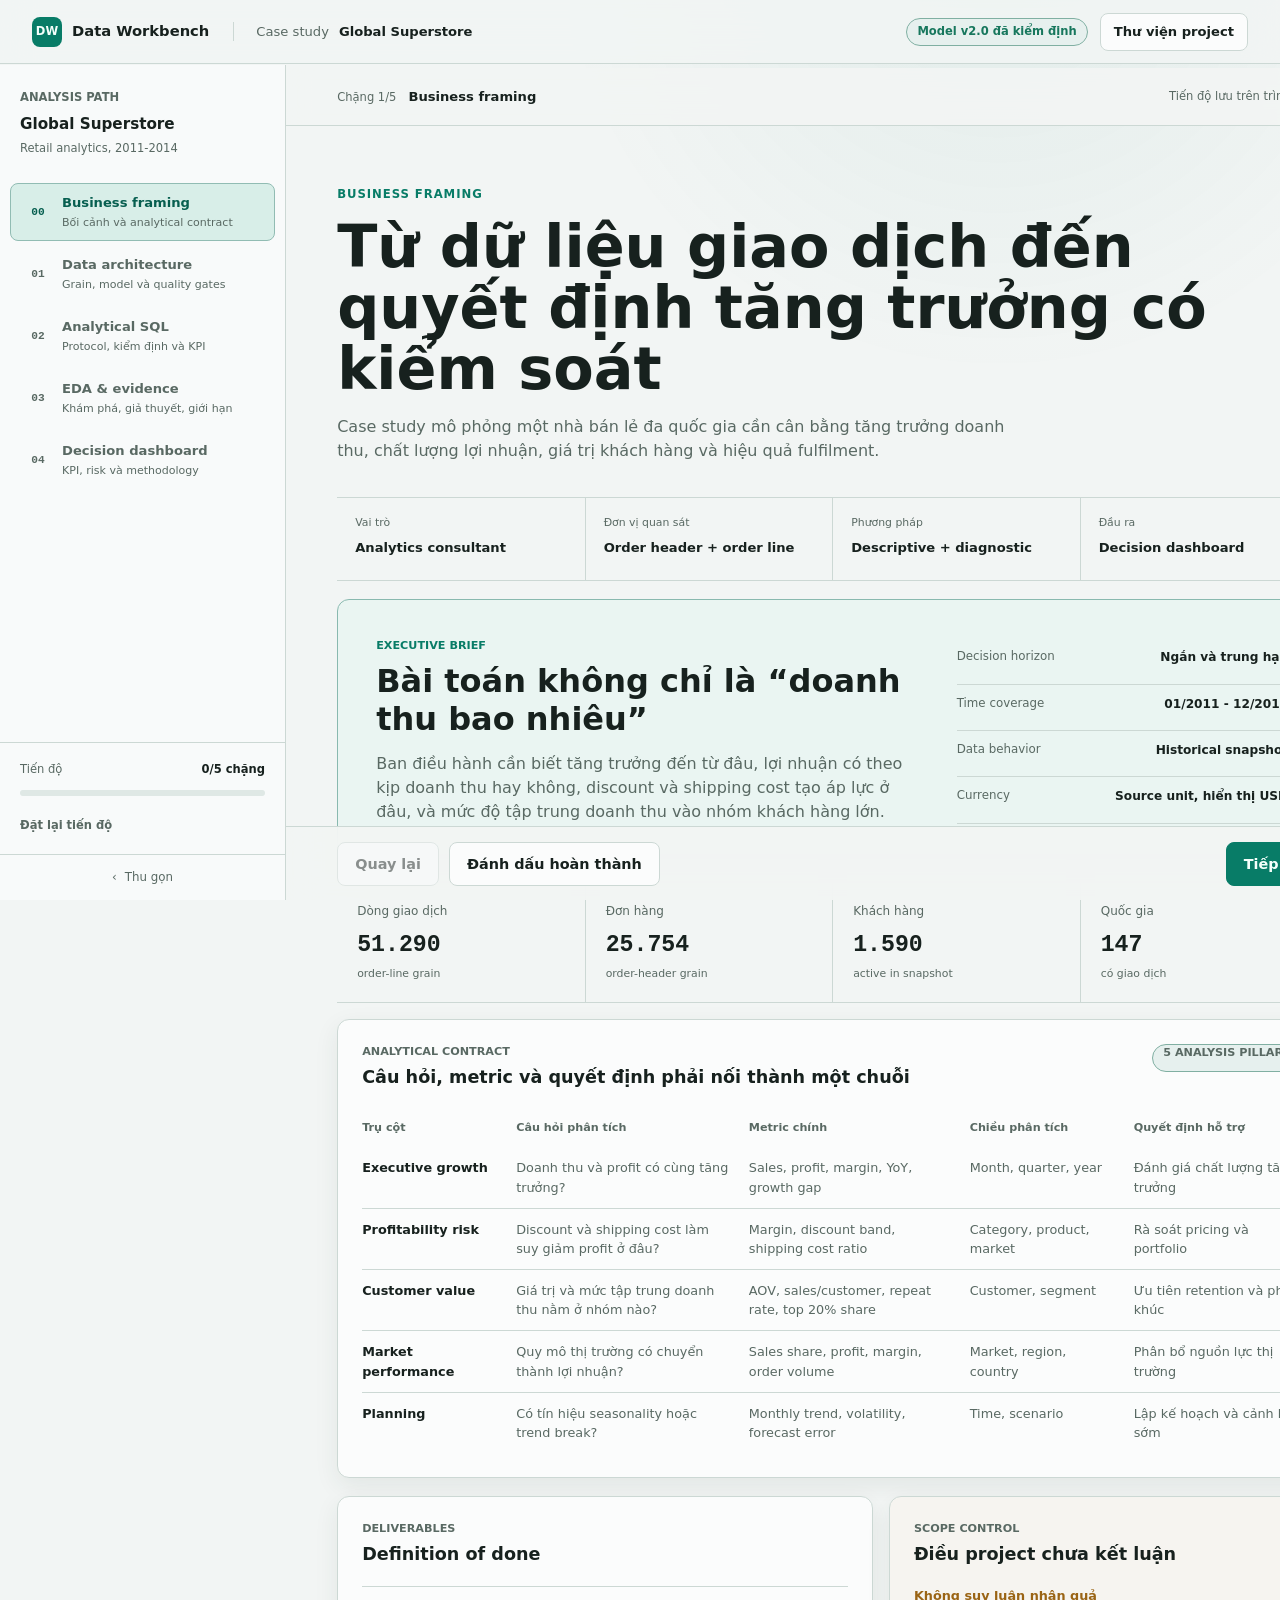
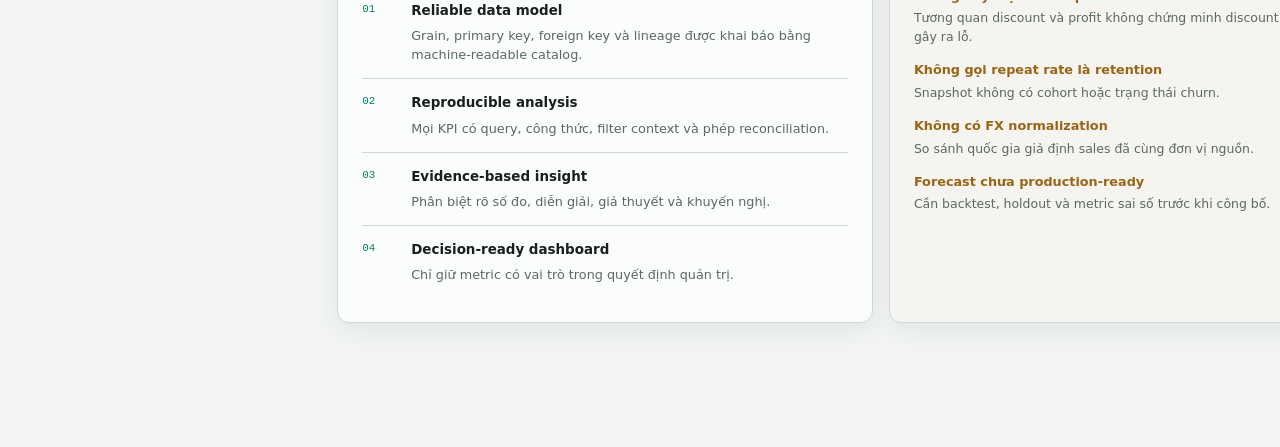
==== commit 6351db52: "feat: Add interactive model explorer and enhance ERD visualization in Global Superstore" ====
--- a/docs/global-superstore/index.html
+++ b/docs/global-superstore/index.html
@@ -211,30 +211,47 @@
                   <div><span>Dimensional model</span><h2 id="model-title">Relationship map và role-playing date</h2></div>
                   <span class="status-badge">8 many-to-one contracts</span>
                 </div>
-                <div class="model-flow detailed-model" aria-label="Sơ đồ quan hệ dữ liệu">
-                  <div class="model-column dimensions-column">
-                    <span>Conformed dimensions</span>
-                    <strong>dim_customer</strong><strong>dim_geography</strong><strong>dim_ship_mode</strong><strong>dim_order_priority</strong>
-                  </div>
-                  <div class="model-join" aria-hidden="true">many to one →</div>
-                  <div class="model-column facts-column">
-                    <span>Order header</span>
-                    <strong>fact_order</strong>
-                    <small>order_date_key → dim_date</small>
-                    <small>ship_date_key → dim_date</small>
-                  </div>
-                  <div class="model-join" aria-hidden="true">one to many →</div>
-                  <div class="model-column facts-column">
-                    <span>Order detail</span>
-                    <strong>fact_order_line</strong>
-                    <small>product_key → dim_product</small>
-                  </div>
-                  <div class="model-join" aria-hidden="true">aggregate →</div>
-                  <div class="model-column marts-column">
-                    <span>Serving marts</span>
-                    <strong>monthly_sales_kpis</strong><strong>country_sales_kpis</strong>
-                  </div>
-                </div>
+                <figure class="model-explorer" data-model-explorer data-active-node="fact-order">
+                  <figcaption class="model-explorer-caption">
+                    <span>Interactive ERD</span>
+                    <p>Chọn một bảng để xem grain, key và các quan hệ trực tiếp. Đường nối thể hiện hướng join từ foreign key tới primary key.</p>
+                  </figcaption>
+                  <div class="model-explorer-tools">
+                    <span class="model-legend"><i class="legend-dimension"></i> Dimension <i class="legend-fact"></i> Fact <i class="legend-mart"></i> Mart</span>
+                    <button type="button" class="model-reset-button" data-model-reset>Focus fact_order</button>
+                  </div>
+                  <div class="model-graph" role="group" aria-label="Sơ đồ quan hệ các bảng Global Superstore">
+                    <svg class="model-links" viewBox="0 0 1000 620" preserveAspectRatio="none" aria-hidden="true">
+                      <defs><marker id="erd-arrow" markerWidth="7" markerHeight="7" refX="5" refY="3.5" orient="auto"><path d="M0,0 L7,3.5 L0,7 Z"></path></marker></defs>
+                      <path class="model-link" data-model-link="dim-date fact-order" d="M500 106 C500 160 500 178 500 226"></path>
+                      <path class="model-link" data-model-link="dim-customer fact-order" d="M268 200 C312 200 330 240 380 258"></path>
+                      <path class="model-link" data-model-link="dim-geography fact-order" d="M268 307 C314 307 335 305 380 302"></path>
+                      <path class="model-link" data-model-link="dim-ship-mode fact-order" d="M268 414 C316 414 334 360 380 334"></path>
+                      <path class="model-link" data-model-link="dim-priority fact-order" d="M268 521 C318 521 340 394 380 346"></path>
+                      <path class="model-link" data-model-link="fact-order fact-order-line" d="M500 364 L500 426"></path>
+                      <path class="model-link" data-model-link="dim-product fact-order-line" d="M734 498 C690 498 664 498 620 498"></path>
+                      <path class="model-link" data-model-link="fact-order-line marts" d="M620 452 C685 416 700 302 734 265"></path>
+                    </svg>
+                    <button type="button" class="erd-node erd-node--date" data-model-node="dim-date" aria-pressed="false"><span>Dimension</span><strong>dim_date</strong><small>2 date roles</small></button>
+                    <button type="button" class="erd-node erd-node--customer" data-model-node="dim-customer" aria-pressed="false"><span>Dimension</span><strong>dim_customer</strong><small>customer_key</small></button>
+                    <button type="button" class="erd-node erd-node--geography" data-model-node="dim-geography" aria-pressed="false"><span>Dimension</span><strong>dim_geography</strong><small>geography_key</small></button>
+                    <button type="button" class="erd-node erd-node--ship" data-model-node="dim-ship-mode" aria-pressed="false"><span>Dimension</span><strong>dim_ship_mode</strong><small>ship_mode_key</small></button>
+                    <button type="button" class="erd-node erd-node--priority" data-model-node="dim-priority" aria-pressed="false"><span>Dimension</span><strong>dim_order_priority</strong><small>order_priority_key</small></button>
+                    <button type="button" class="erd-node erd-node--order" data-model-node="fact-order" aria-pressed="true"><span>Fact table</span><strong>fact_order</strong><small>1 row = order header</small></button>
+                    <button type="button" class="erd-node erd-node--line" data-model-node="fact-order-line" aria-pressed="false"><span>Fact table</span><strong>fact_order_line</strong><small>1 row = product line</small></button>
+                    <button type="button" class="erd-node erd-node--product" data-model-node="dim-product" aria-pressed="false"><span>Dimension</span><strong>dim_product</strong><small>product_key</small></button>
+                    <button type="button" class="erd-node erd-node--marts" data-model-node="marts" aria-pressed="false"><span>Serving mart</span><strong>monthly_sales_kpis</strong><small>country_sales_kpis</small></button>
+                  </div>
+                  <section class="model-inspector" aria-live="polite" aria-labelledby="model-inspector-title">
+                    <div><span data-model-inspector-kind>Fact table</span><h3 id="model-inspector-title" data-model-inspector-title>fact_order</h3></div>
+                    <p data-model-inspector-copy>Đại diện một order header duy nhất và là điểm nối giữa customer, geography, shipping, priority cùng hai vai trò date.</p>
+                    <dl>
+                      <div><dt>Grain</dt><dd data-model-inspector-grain>1 row = 1 order header</dd></div>
+                      <div><dt>Primary key</dt><dd data-model-inspector-key>order_key</dd></div>
+                      <div><dt>Relations</dt><dd data-model-inspector-relations>6 incoming, 1 outgoing</dd></div>
+                    </dl>
+                  </section>
+                </figure>
               </section>
 
               <section class="content-panel modeling-decisions" aria-labelledby="decisions-title">
@@ -718,6 +735,7 @@
     <div class="copy-toast" role="status" aria-live="polite" data-copy-toast hidden>Đã sao chép</div>
     <script src="../assets/site.js"></script>
     <script src="../assets/analysis-guide.js"></script>
+    <script src="../assets/model-explorer.js"></script>
     <script src="../assets/dashboard.js"></script>
   </body>
 </html>
--- a/docs/assets/site.css
+++ b/docs/assets/site.css
@@ -3228,3 +3228,376 @@
     margin-inline: -2px;
   }
 }
+
+/* Interaction and model-explorer upgrade */
+.app-topbar {
+  position: sticky;
+  top: 0;
+  z-index: 30;
+  padding-inline: clamp(16px, 3vw, 32px);
+  background: color-mix(in srgb, var(--bg) 86%, transparent);
+  backdrop-filter: blur(16px);
+}
+
+.lesson-toolbar {
+  position: sticky;
+  top: 68px;
+  z-index: 12;
+  background: color-mix(in srgb, var(--bg) 92%, transparent);
+  backdrop-filter: blur(12px);
+}
+
+.filter-control select,
+.dashboard-tabs button,
+.copy-button,
+.model-reset-button {
+  transition: border-color 180ms ease, background-color 180ms ease, box-shadow 180ms ease, color 180ms ease, transform 180ms ease;
+}
+
+.filter-control select:hover {
+  border-color: color-mix(in srgb, var(--primary) 52%, var(--border));
+  box-shadow: 0 0 0 4px color-mix(in srgb, var(--primary) 8%, transparent);
+}
+
+.lesson-nav-item:hover {
+  transform: translateX(3px);
+}
+
+.metric-card {
+  transition: border-color 180ms ease, box-shadow 180ms ease, transform 180ms ease, background-color 180ms ease;
+}
+
+.metric-card:hover {
+  border-color: color-mix(in srgb, var(--primary) 48%, var(--border));
+  box-shadow: 0 14px 30px color-mix(in srgb, var(--primary) 12%, transparent);
+  transform: translateY(-3px);
+}
+
+.dashboard-panel:hover {
+  border-color: color-mix(in srgb, var(--primary) 30%, var(--border));
+}
+
+.featured-project .project-visual img {
+  transition: transform 320ms cubic-bezier(0.16, 1, 0.3, 1), filter 320ms ease;
+}
+
+.featured-project:hover .project-visual img {
+  filter: saturate(1.04) contrast(1.02);
+  transform: scale(1.035);
+}
+
+.model-explorer {
+  margin: 0;
+}
+
+.model-explorer-caption {
+  display: flex;
+  align-items: end;
+  justify-content: space-between;
+  gap: 24px;
+  margin-bottom: 14px;
+}
+
+.model-explorer-caption span,
+.model-inspector > div > span {
+  display: block;
+  color: var(--primary-2);
+  font-size: 0.7rem;
+  font-weight: 800;
+  letter-spacing: 0.06em;
+  text-transform: uppercase;
+}
+
+.model-explorer-caption p {
+  max-width: 65ch;
+  margin: 0;
+  color: var(--muted);
+  font-size: 0.8rem;
+}
+
+.model-explorer-tools {
+  display: flex;
+  align-items: center;
+  justify-content: space-between;
+  gap: 16px;
+  margin-bottom: 12px;
+}
+
+.model-legend {
+  display: inline-flex;
+  align-items: center;
+  flex-wrap: wrap;
+  gap: 7px;
+  color: var(--muted);
+  font-size: 0.72rem;
+}
+
+.model-legend i {
+  width: 8px;
+  height: 8px;
+  border-radius: 50%;
+  background: var(--surface-3);
+}
+
+.model-legend .legend-fact { background: var(--primary); }
+.model-legend .legend-mart { background: var(--warning); }
+
+.model-reset-button {
+  min-height: 32px;
+  padding: 0 11px;
+  border: 1px solid var(--border);
+  border-radius: 999px;
+  background: var(--surface);
+  color: var(--text);
+  cursor: pointer;
+  font-size: 0.72rem;
+  font-weight: 760;
+  white-space: nowrap;
+}
+
+.model-reset-button:hover {
+  border-color: var(--primary);
+  background: var(--primary-soft);
+  color: var(--primary-2);
+  transform: translateY(-1px);
+}
+
+.model-graph {
+  position: relative;
+  min-height: 590px;
+  overflow: hidden;
+  border: 1px solid var(--border);
+  border-radius: var(--radius-panel);
+  background:
+    radial-gradient(circle at 50% 35%, color-mix(in srgb, var(--primary) 11%, transparent), transparent 23rem),
+    var(--surface-2);
+  isolation: isolate;
+}
+
+.model-graph::after {
+  position: absolute;
+  inset: 0;
+  z-index: -1;
+  background-image: linear-gradient(color-mix(in srgb, var(--border) 28%, transparent) 1px, transparent 1px), linear-gradient(90deg, color-mix(in srgb, var(--border) 28%, transparent) 1px, transparent 1px);
+  background-size: 28px 28px;
+  content: "";
+  pointer-events: none;
+}
+
+.model-links {
+  position: absolute;
+  inset: 0;
+  width: 100%;
+  height: 100%;
+  overflow: visible;
+  pointer-events: none;
+}
+
+.model-links marker path { fill: var(--border); }
+
+.model-link {
+  fill: none;
+  stroke: var(--border);
+  stroke-linecap: round;
+  stroke-width: 2.2;
+  marker-end: url(#erd-arrow);
+  transition: opacity 180ms ease, stroke 180ms ease, stroke-width 180ms ease;
+}
+
+.model-link.is-active {
+  stroke: var(--primary);
+  stroke-width: 2.8;
+}
+
+.model-link.is-hovered {
+  stroke: var(--warning);
+  stroke-width: 3.4;
+}
+
+.erd-node {
+  position: absolute;
+  z-index: 2;
+  display: grid;
+  width: min(23%, 208px);
+  min-height: 80px;
+  align-content: center;
+  gap: 4px;
+  padding: 12px 14px;
+  border: 1px solid var(--border);
+  border-radius: 10px;
+  background: color-mix(in srgb, var(--surface) 92%, transparent);
+  box-shadow: 0 8px 20px color-mix(in srgb, var(--bg) 30%, transparent);
+  color: var(--text);
+  cursor: pointer;
+  text-align: left;
+  transition: border-color 180ms ease, box-shadow 180ms ease, transform 180ms ease, background-color 180ms ease;
+}
+
+.erd-node:hover,
+.erd-node.is-selected {
+  border-color: var(--primary);
+  background: var(--surface);
+  box-shadow: 0 14px 28px color-mix(in srgb, var(--primary) 18%, transparent);
+  transform: translateY(-3px);
+}
+
+.erd-node.is-selected::before {
+  position: absolute;
+  inset: -1px auto -1px -1px;
+  width: 4px;
+  border-radius: 10px 0 0 10px;
+  background: var(--primary);
+  content: "";
+}
+
+.erd-node span,
+.erd-node strong,
+.erd-node small {
+  display: block;
+  min-width: 0;
+}
+
+.erd-node span {
+  color: var(--muted);
+  font-size: 0.62rem;
+  font-weight: 760;
+  text-transform: uppercase;
+}
+
+.erd-node strong {
+  overflow: hidden;
+  font-family: "Cascadia Code", Consolas, monospace;
+  font-size: 0.78rem;
+  text-overflow: ellipsis;
+  white-space: nowrap;
+}
+
+.erd-node small {
+  overflow: hidden;
+  color: var(--muted);
+  font-size: 0.65rem;
+  text-overflow: ellipsis;
+  white-space: nowrap;
+}
+
+.erd-node--date { top: 4%; left: 50%; transform: translateX(-50%); }
+.erd-node--customer { top: 22%; left: 3%; }
+.erd-node--geography { top: 39%; left: 3%; }
+.erd-node--ship { top: 56%; left: 3%; }
+.erd-node--priority { top: 73%; left: 3%; }
+.erd-node--order { top: 34%; left: 38.5%; width: min(25%, 230px); }
+.erd-node--line { top: 68%; left: 38.5%; width: min(25%, 230px); }
+.erd-node--product { top: 72%; right: 3%; }
+.erd-node--marts { top: 25%; right: 3%; }
+
+.erd-node--date:hover,
+.erd-node--date.is-selected { transform: translate(-50%, -3px); }
+
+.model-inspector {
+  display: grid;
+  grid-template-columns: minmax(160px, 0.62fr) minmax(240px, 1.3fr) minmax(180px, 0.8fr);
+  gap: 24px;
+  margin-top: 12px;
+  padding: 17px 18px;
+  border: 1px solid color-mix(in srgb, var(--primary) 26%, var(--border));
+  border-radius: var(--radius-control);
+  background: color-mix(in srgb, var(--primary-soft) 46%, var(--surface));
+}
+
+.model-inspector h3 {
+  margin: 5px 0 0;
+  font-family: "Cascadia Code", Consolas, monospace;
+  font-size: 0.88rem;
+}
+
+.model-inspector > p {
+  margin: 0;
+  color: var(--muted);
+  font-size: 0.78rem;
+}
+
+.model-inspector dl {
+  display: grid;
+  gap: 7px;
+  margin: 0;
+}
+
+.model-inspector dl div {
+  display: flex;
+  justify-content: space-between;
+  gap: 12px;
+}
+
+.model-inspector dt {
+  color: var(--muted);
+  font-size: 0.68rem;
+}
+
+.model-inspector dd {
+  margin: 0;
+  font-family: "Cascadia Code", Consolas, monospace;
+  font-size: 0.68rem;
+  font-weight: 720;
+  text-align: right;
+}
+
+@media (max-width: 920px) {
+  .model-explorer-caption,
+  .model-explorer-tools,
+  .model-inspector {
+    grid-template-columns: 1fr;
+  }
+
+  .model-explorer-caption,
+  .model-explorer-tools {
+    align-items: flex-start;
+    flex-direction: column;
+  }
+
+  .model-graph {
+    display: grid;
+    min-height: 0;
+    grid-template-columns: repeat(2, minmax(0, 1fr));
+    gap: 10px;
+    padding: 12px;
+  }
+
+  .model-graph::after,
+  .model-links { display: none; }
+
+  .erd-node,
+  .erd-node--date,
+  .erd-node--customer,
+  .erd-node--geography,
+  .erd-node--ship,
+  .erd-node--priority,
+  .erd-node--order,
+  .erd-node--line,
+  .erd-node--product,
+  .erd-node--marts {
+    position: relative;
+    top: auto;
+    right: auto;
+    bottom: auto;
+    left: auto;
+    width: auto;
+    min-height: 76px;
+    transform: none;
+  }
+
+  .erd-node:hover,
+  .erd-node.is-selected { transform: translateY(-2px); }
+  .erd-node--order,
+  .erd-node--line { grid-column: span 2; }
+}
+
+@media (max-width: 560px) {
+  .app-topbar { padding-inline: 14px; }
+  .lesson-toolbar { top: 62px; }
+  .model-graph { grid-template-columns: 1fr; }
+  .erd-node--order,
+  .erd-node--line { grid-column: auto; }
+  .model-inspector { gap: 14px; }
+  .model-inspector dl div { align-items: flex-start; flex-direction: column; gap: 2px; }
+  .model-inspector dd { text-align: left; }
+}
